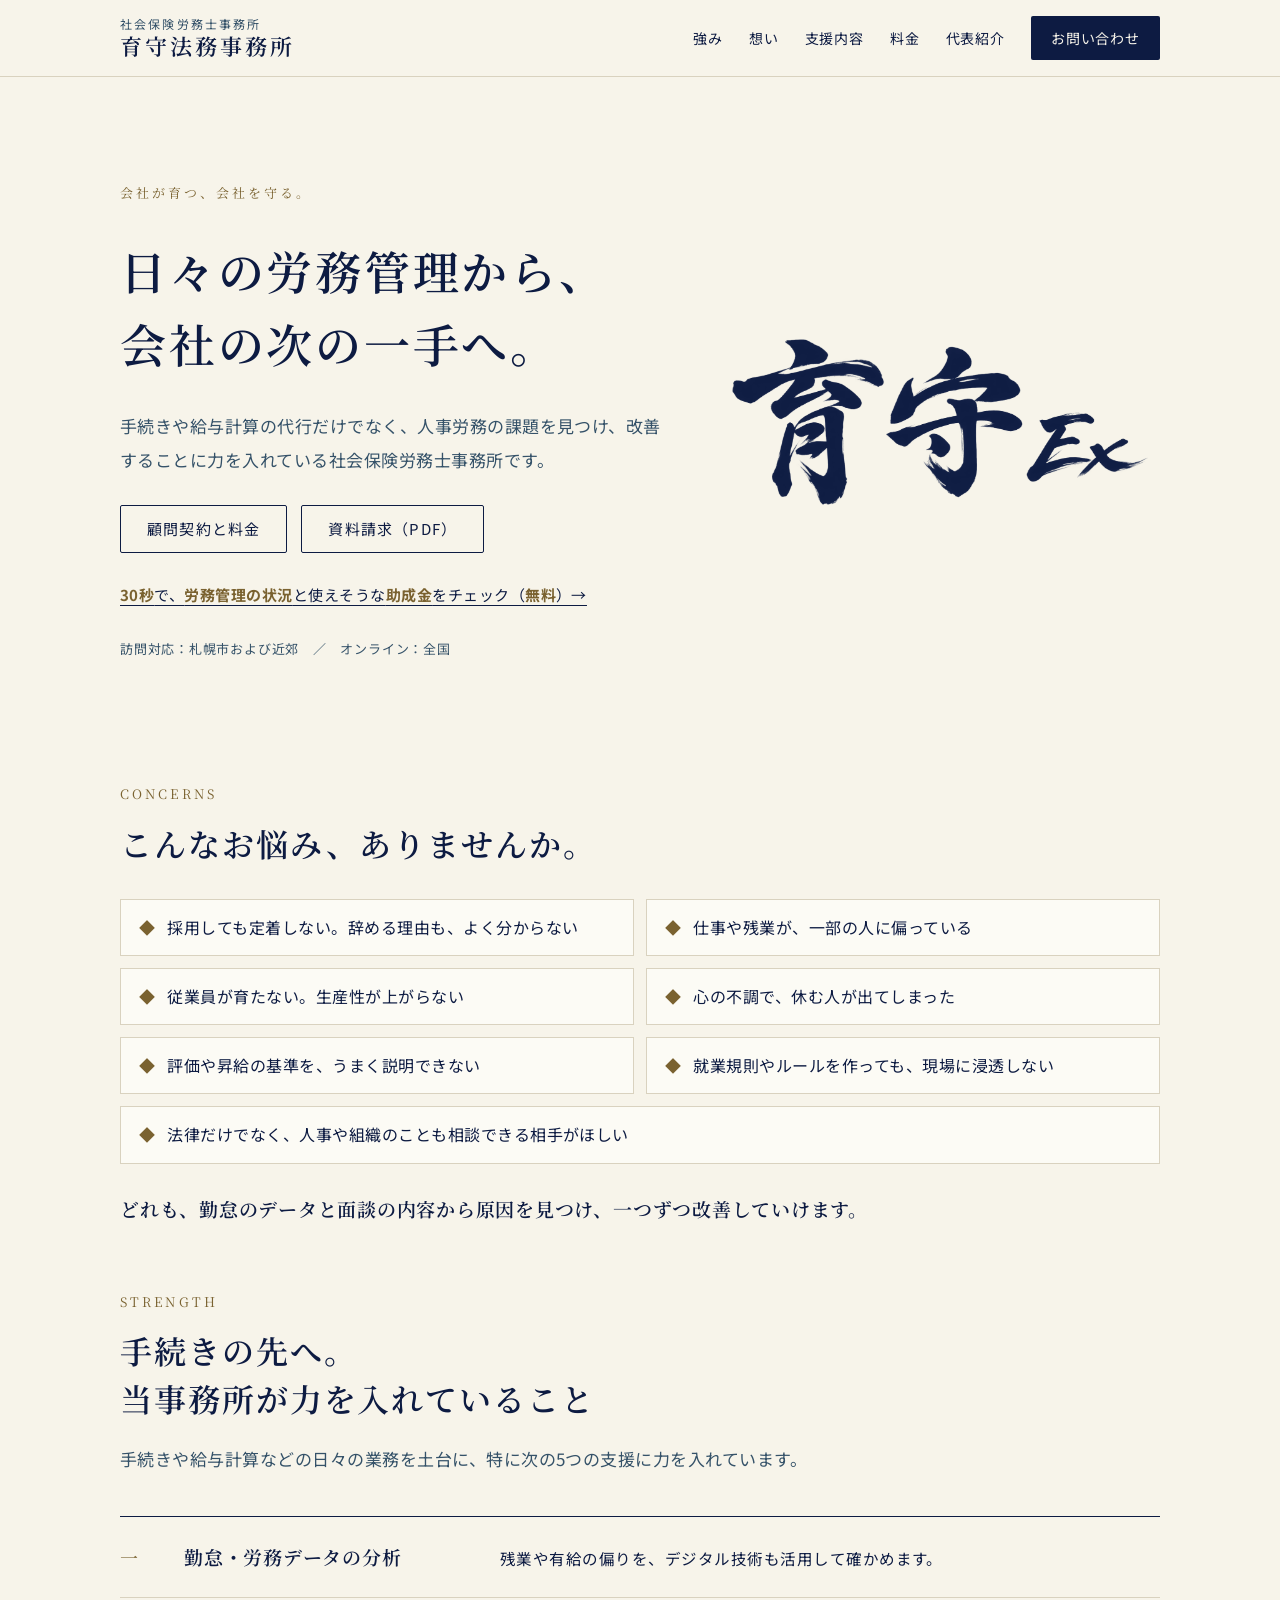
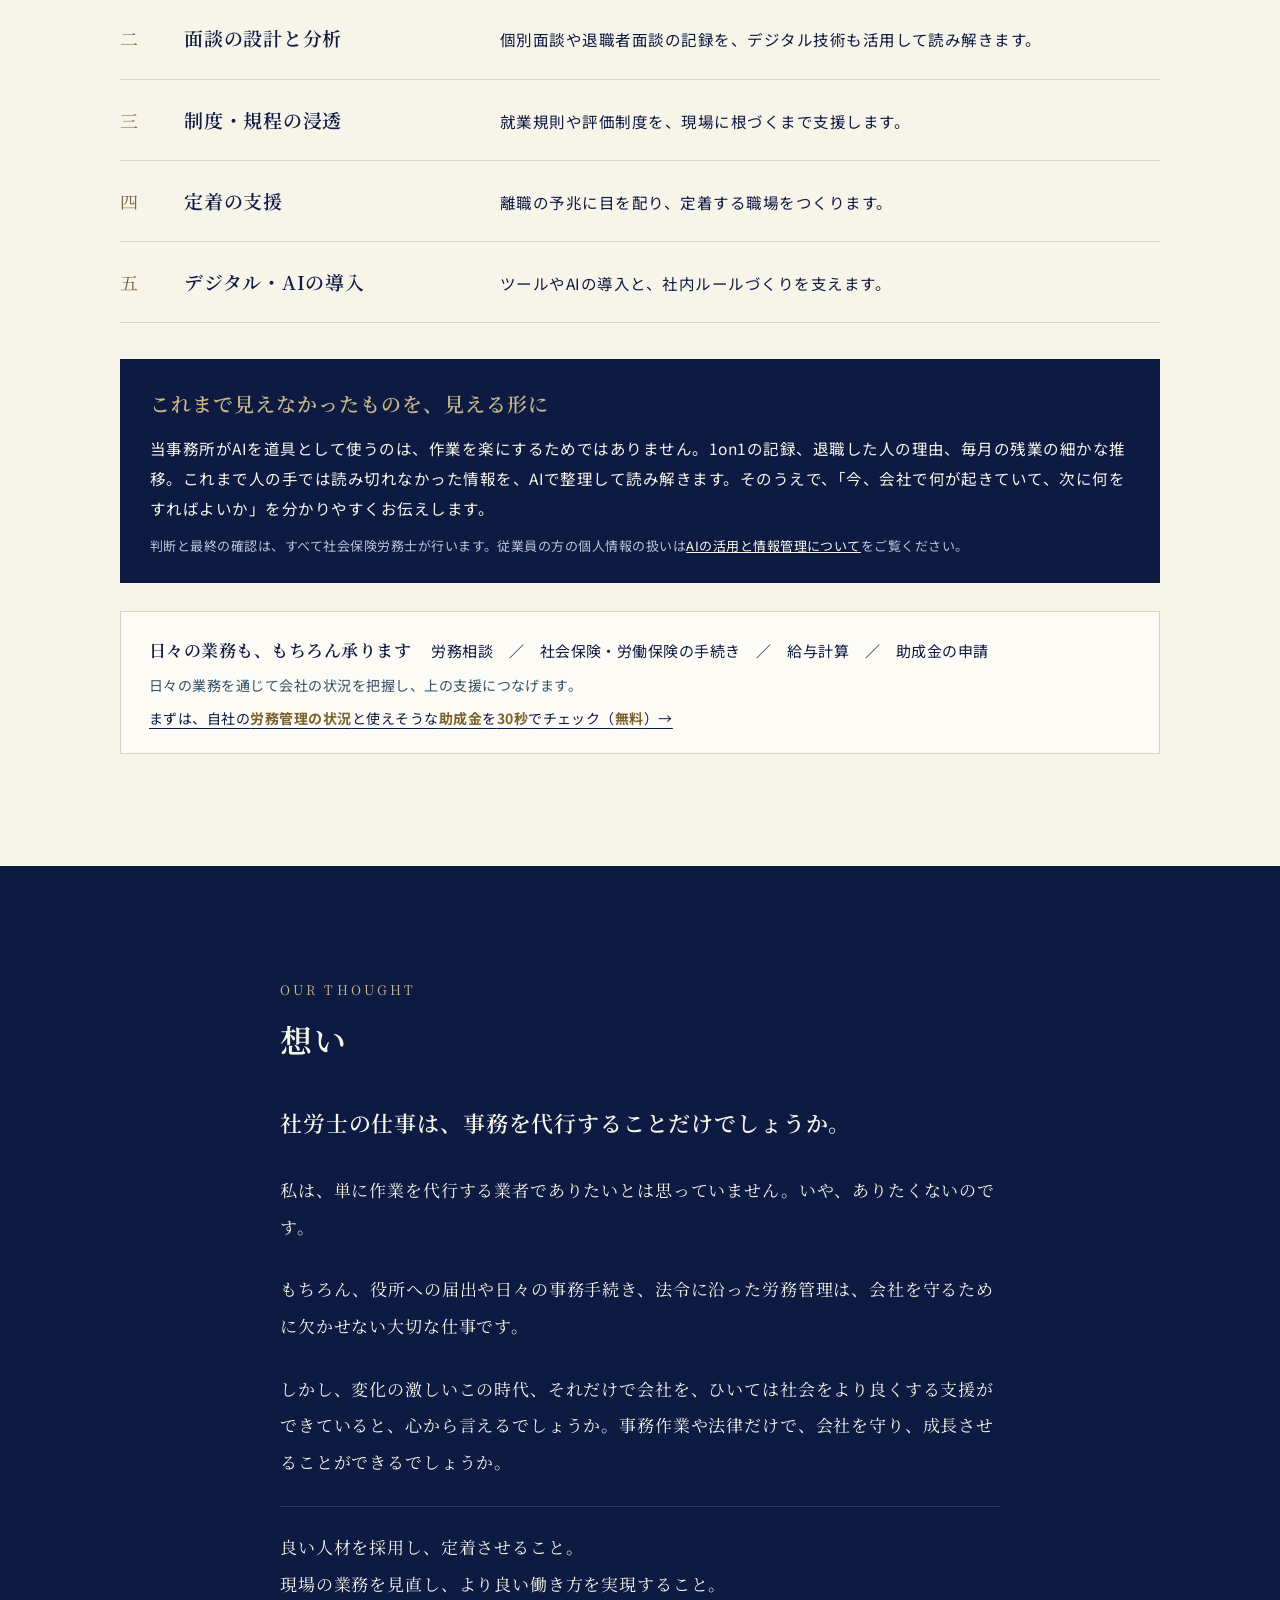
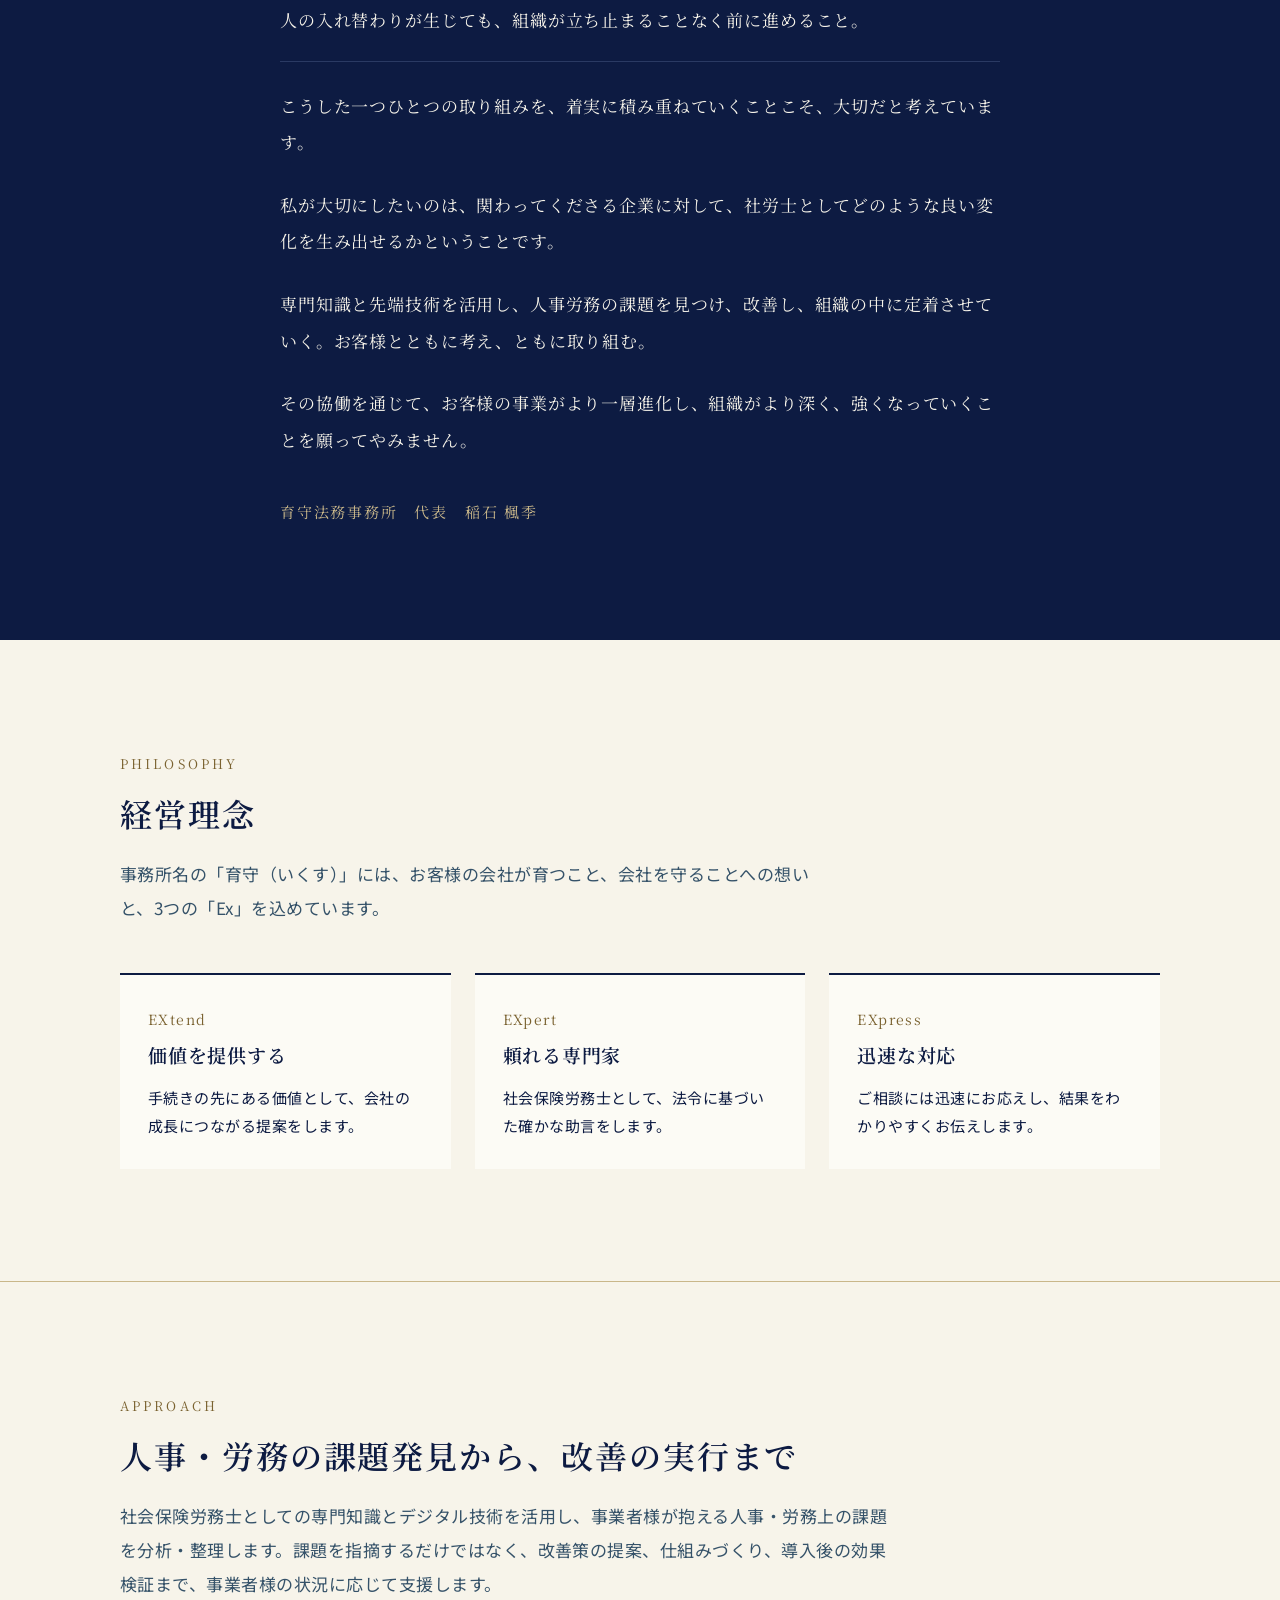
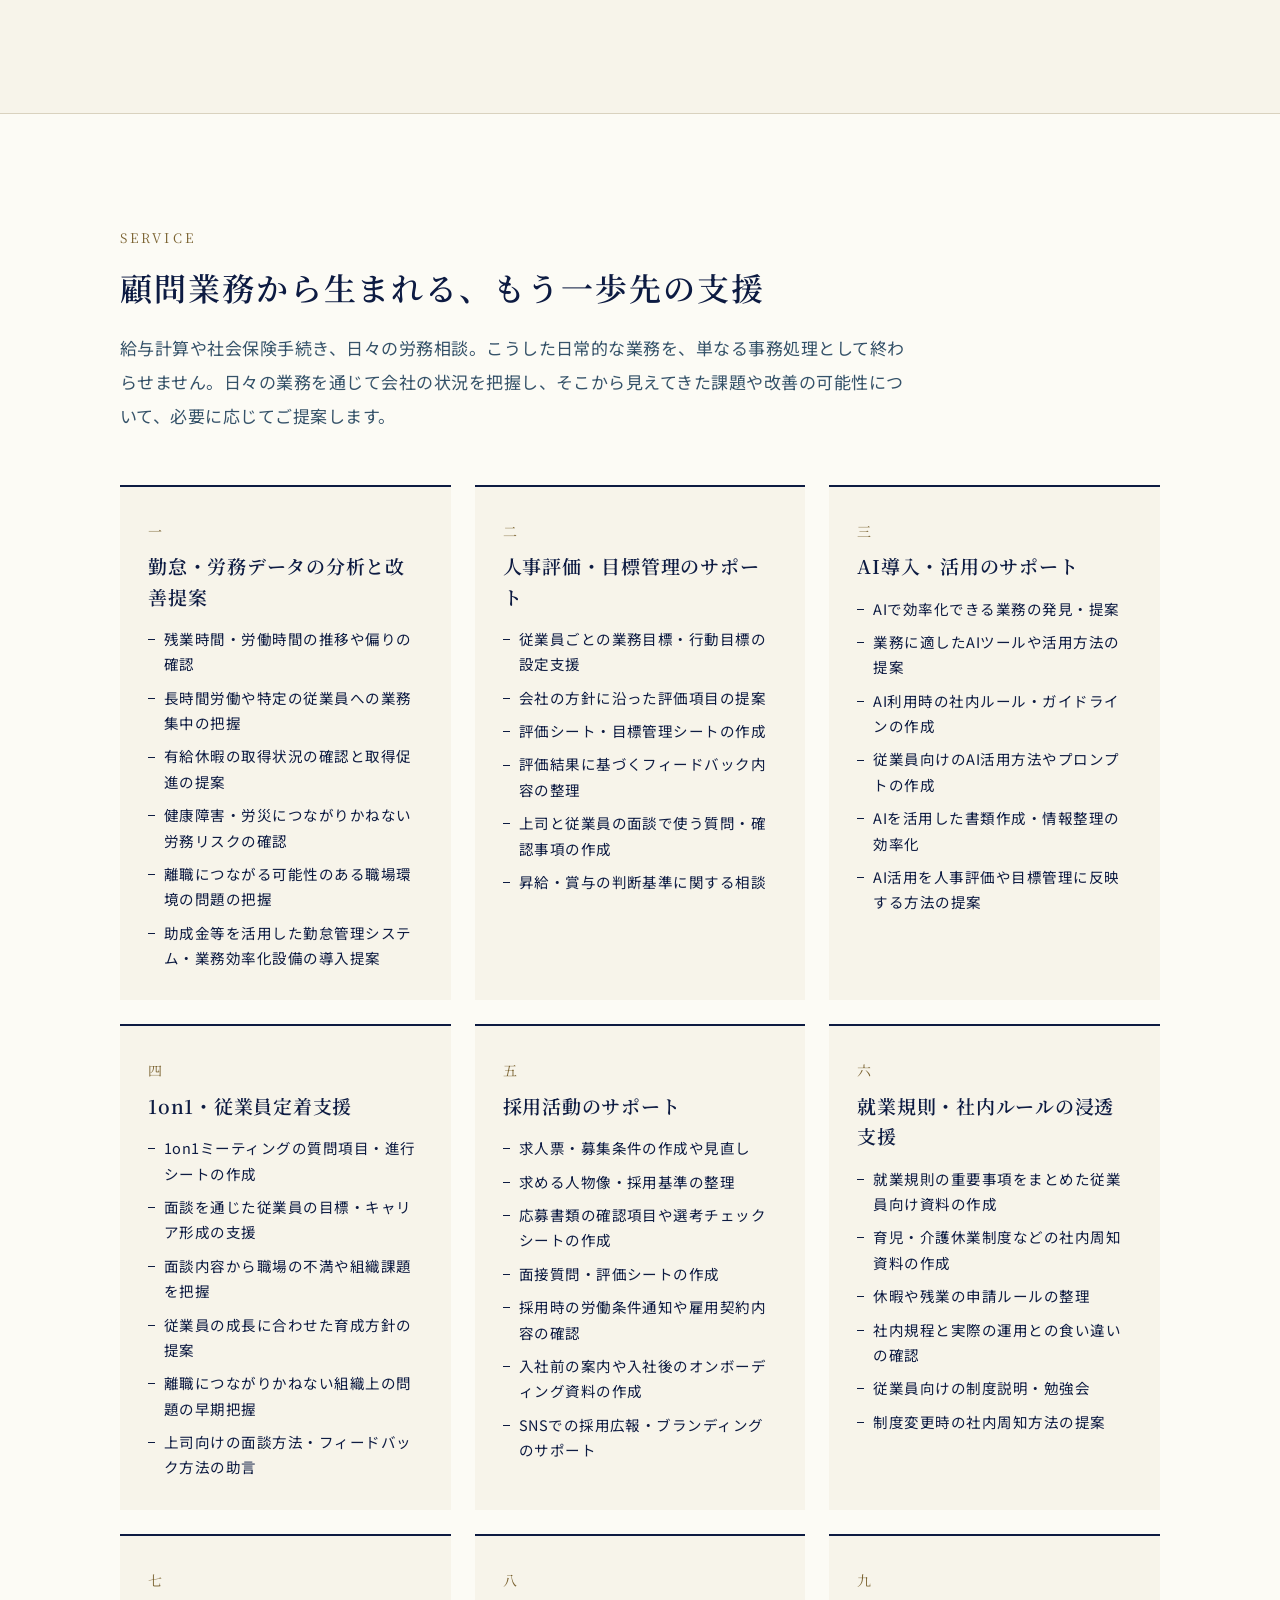
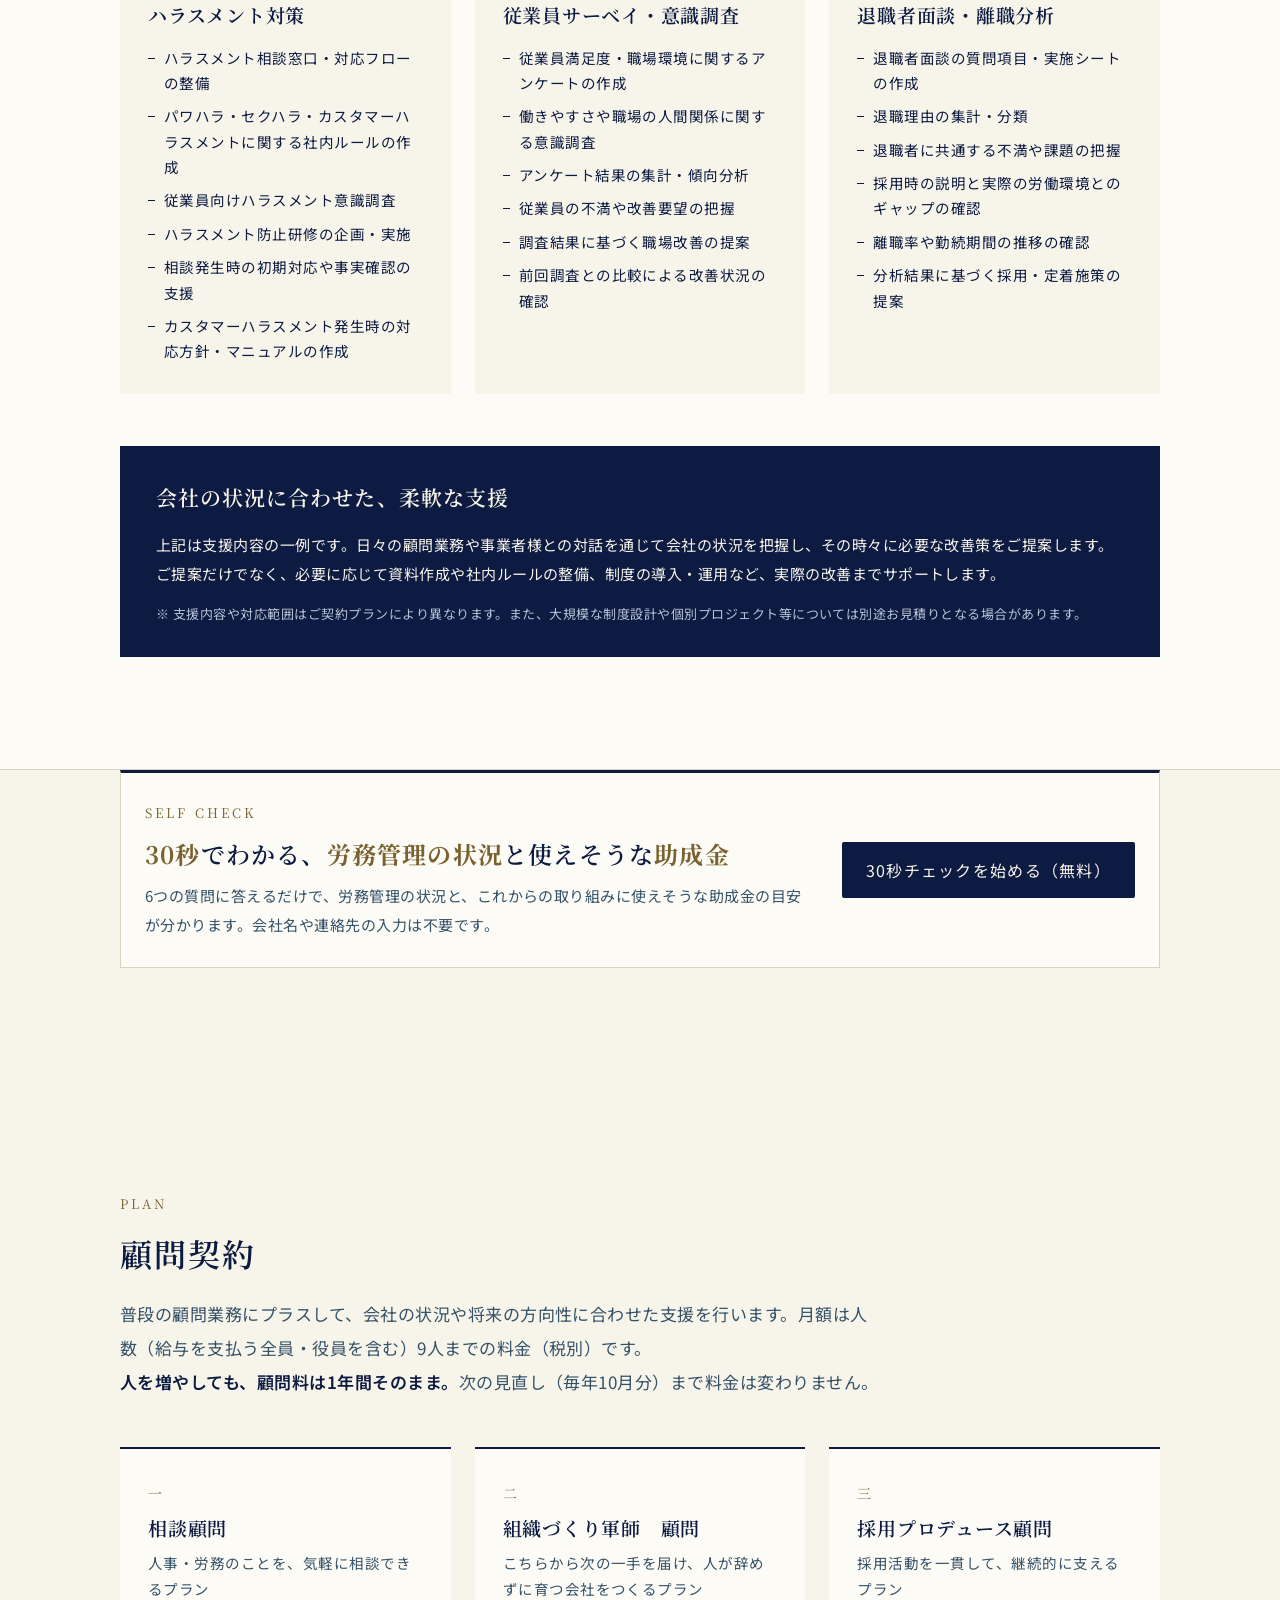
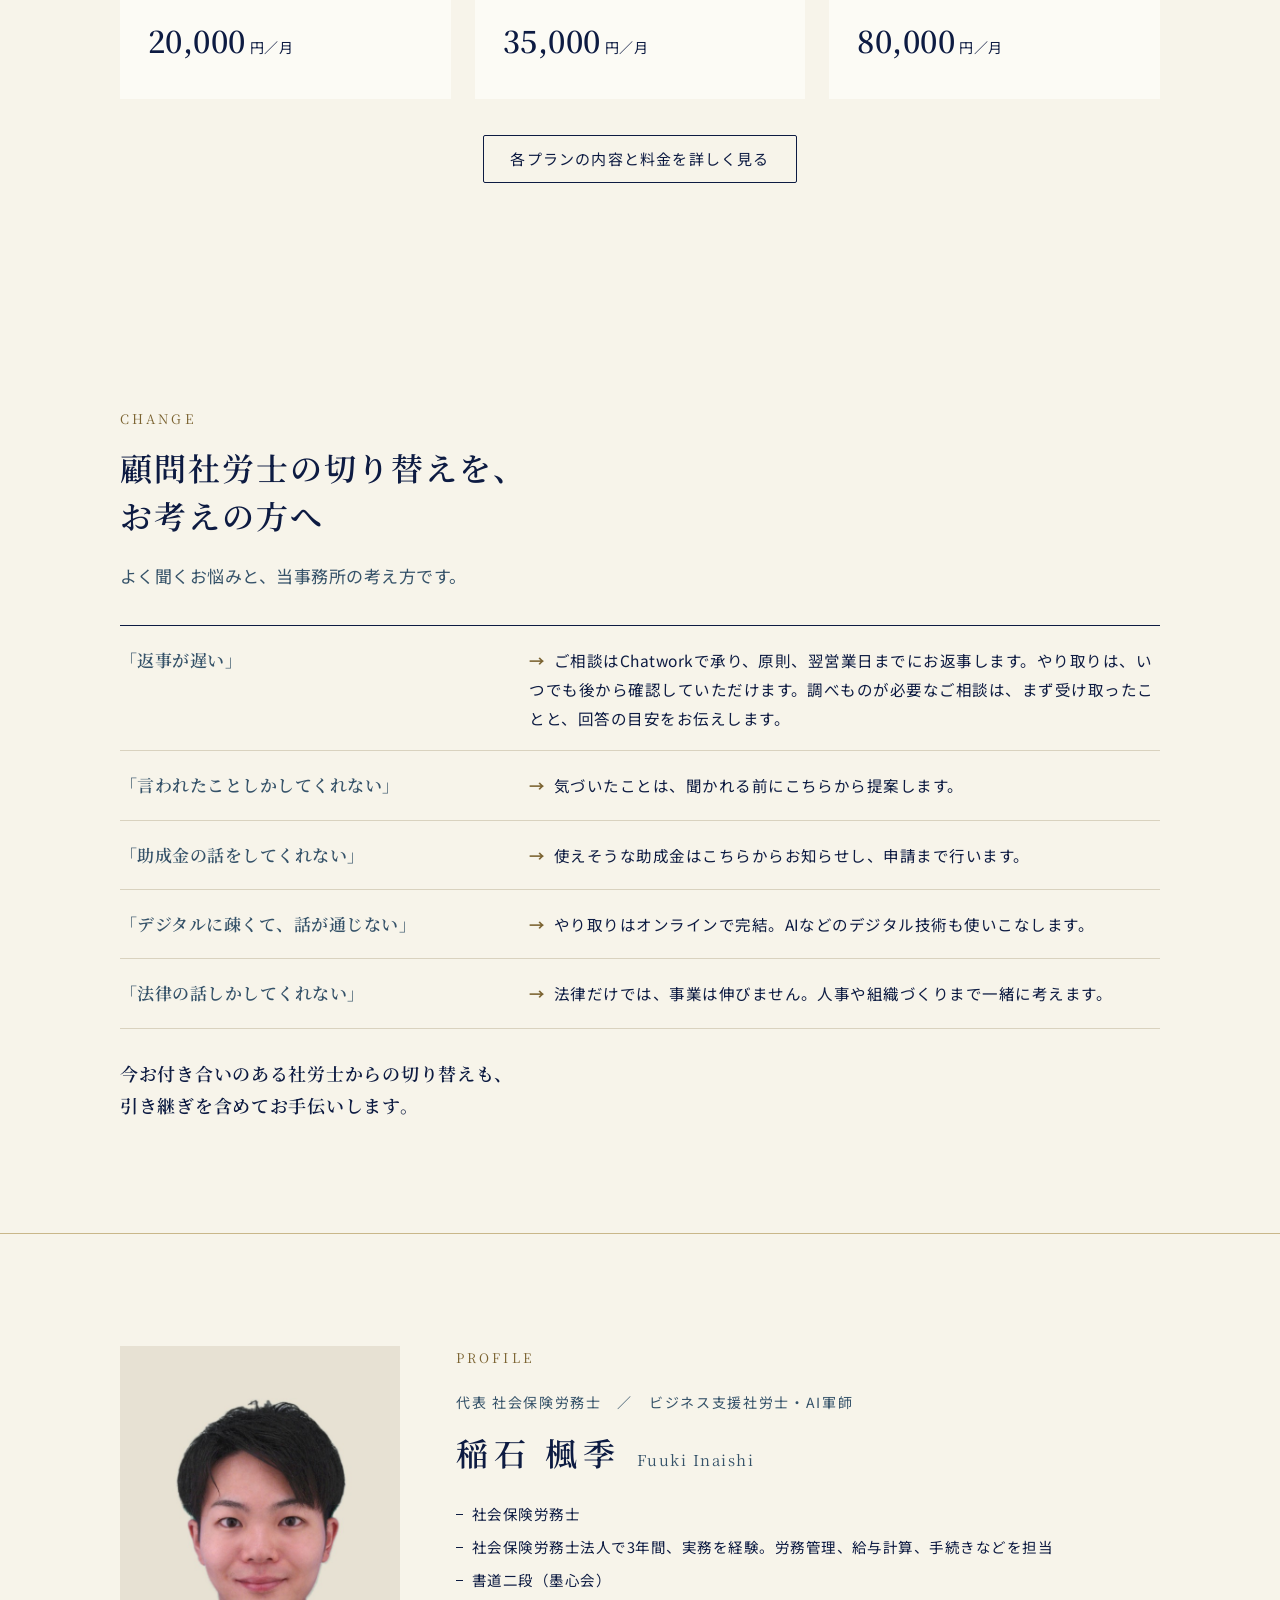
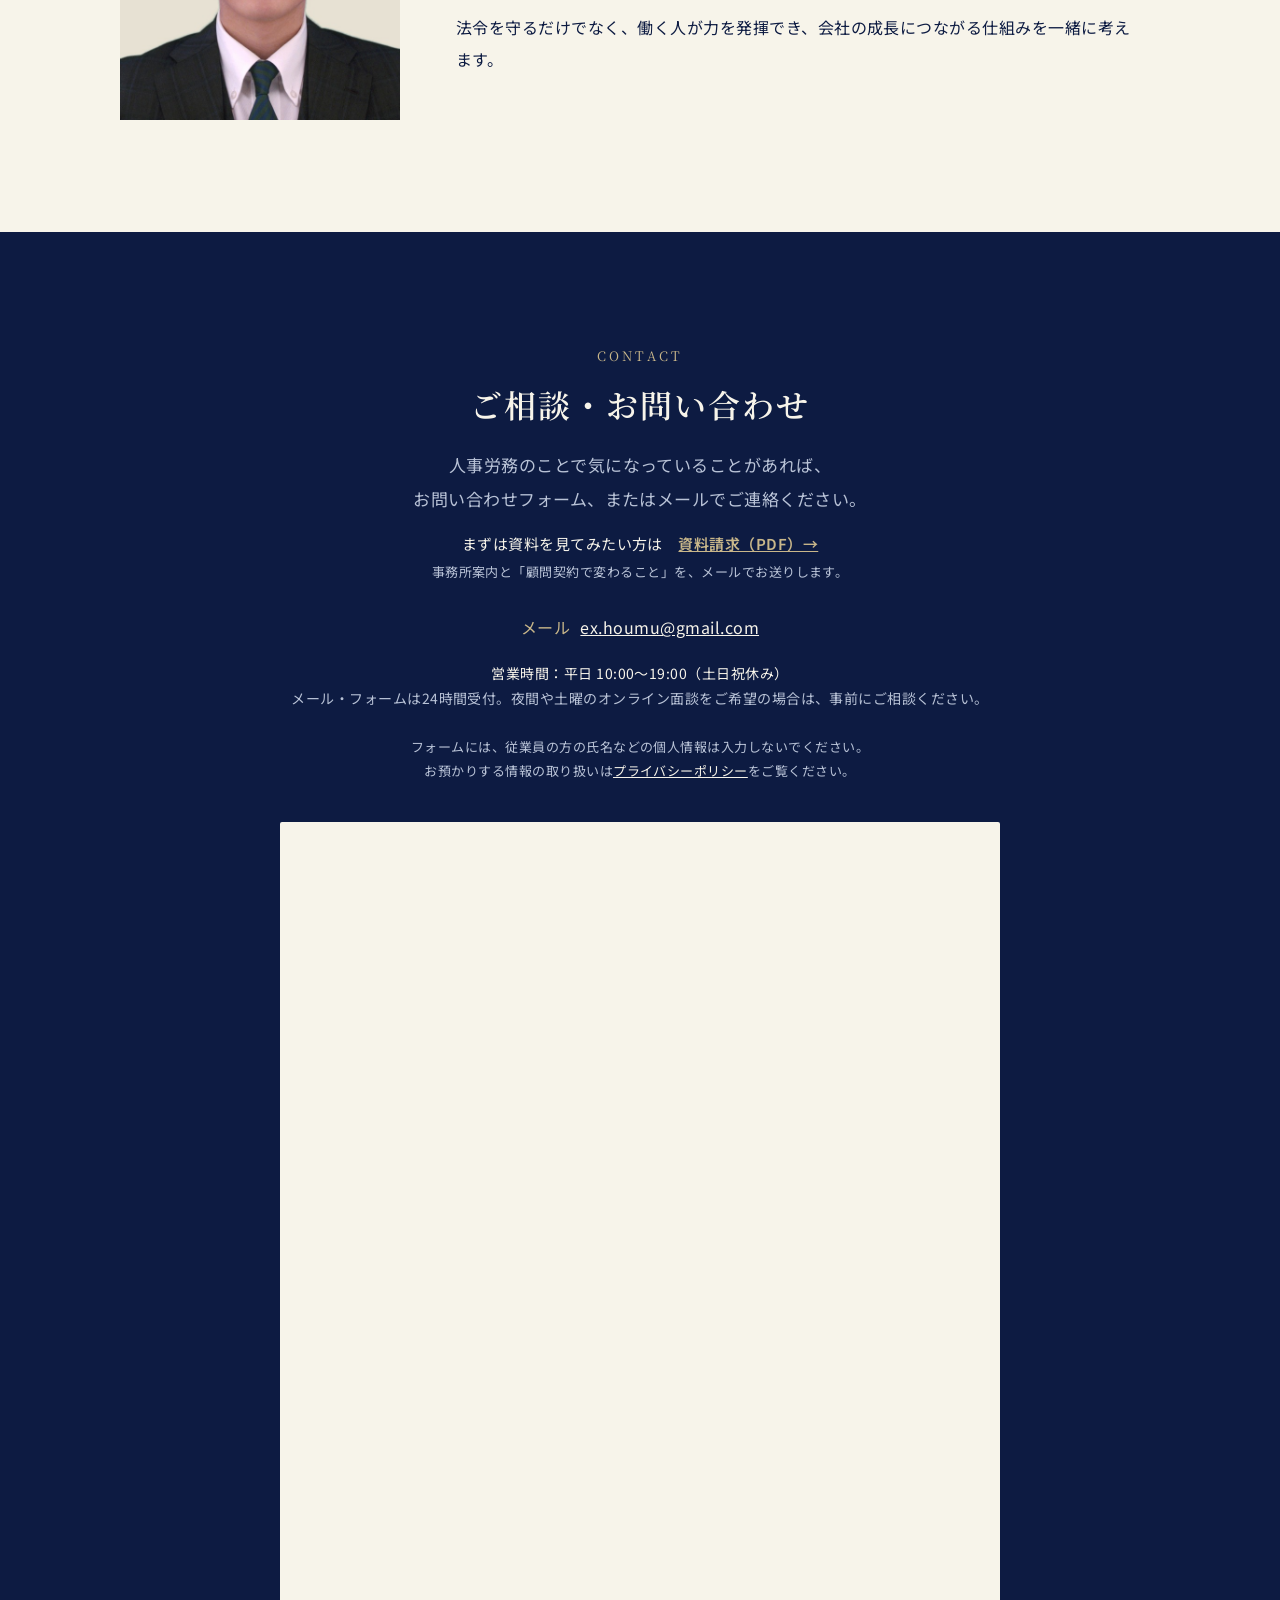
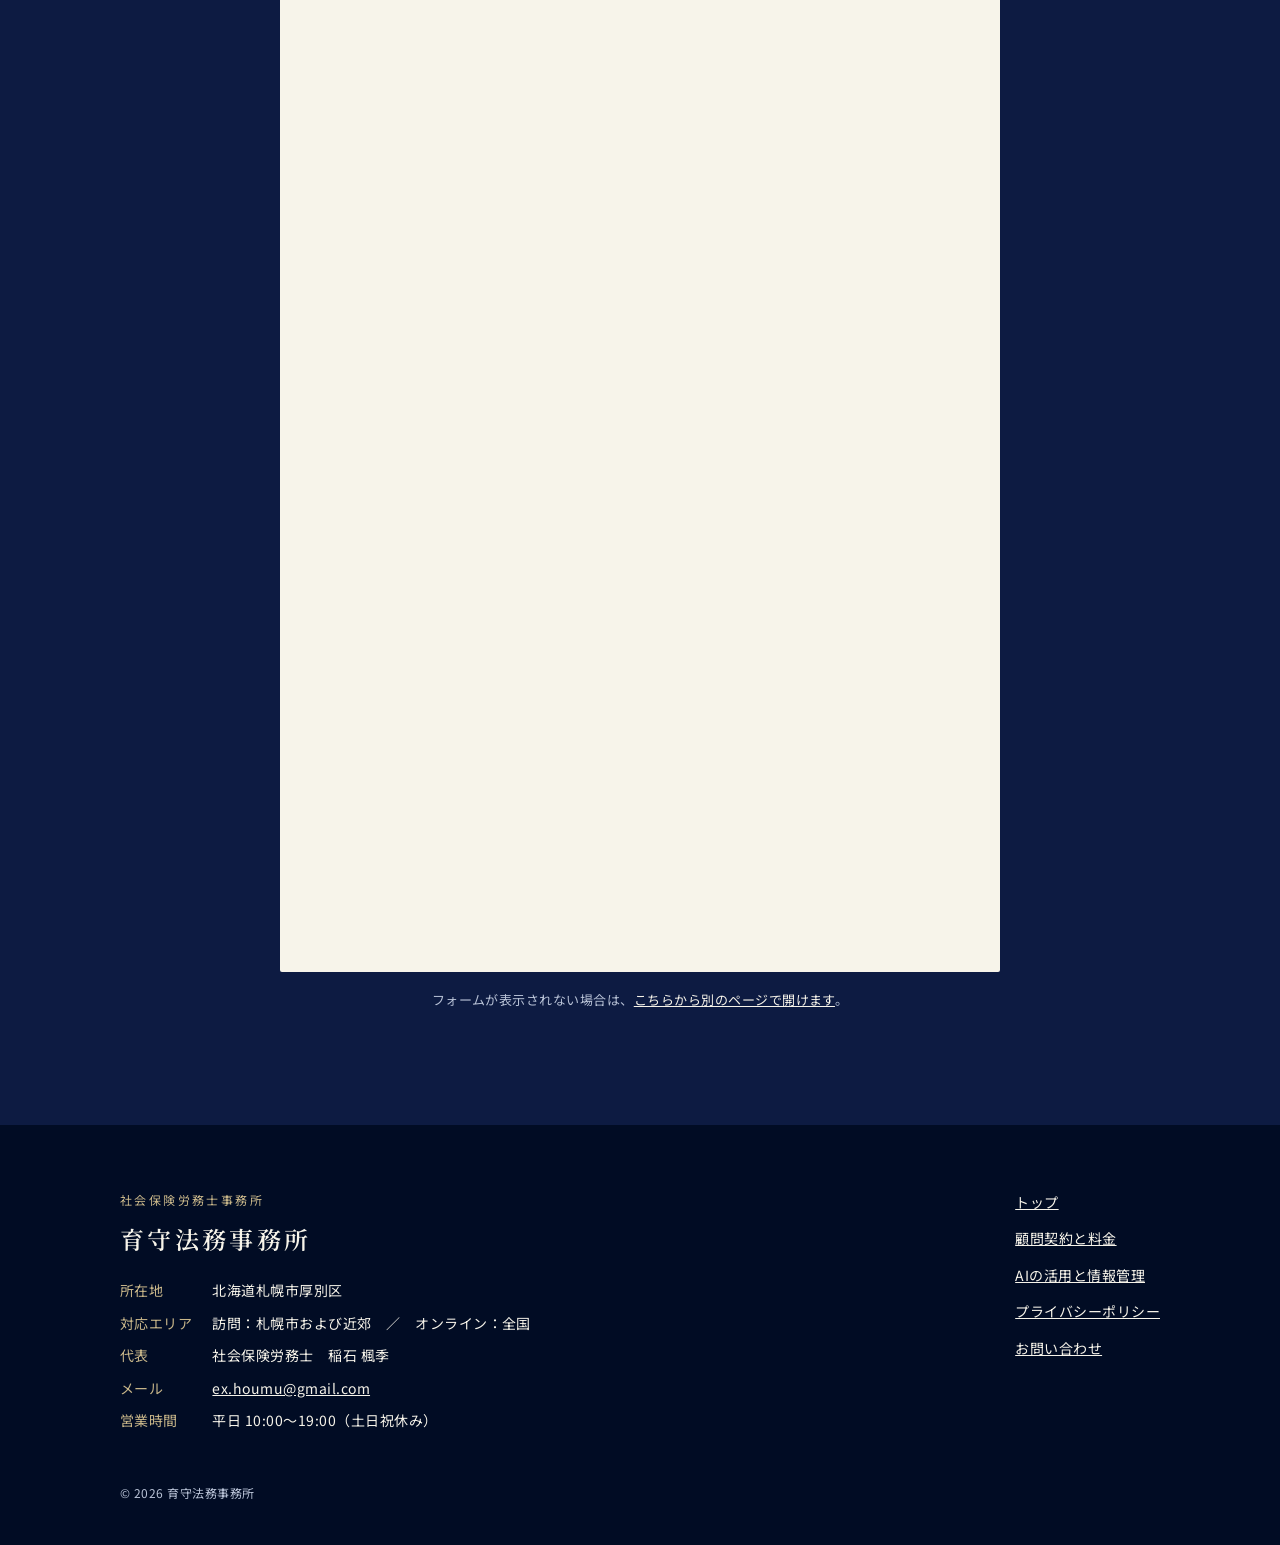
==== index.html @ 21c4e6e8 "Google Search Consoleの確認用タグを追加 Co-Authored-By: Claude Opus 5.5 <noreply@anthropic.com> Claude-Sessio" ====
<!doctype html>
<html lang="ja">
<head>
<meta charset="utf-8">
<meta name="google-site-verification" content="1Q8kNf5pAzmJHQecJIcSGoiNehBnjy7JvQlyKunHVck" />
<meta name="viewport" content="width=device-width, initial-scale=1">
<title>育守法務事務所｜社会保険労務士事務所（札幌）</title>
<meta name="description" content="札幌市厚別区の社会保険労務士事務所。手続きや給与計算の代行にとどまらず、勤怠データの分析、面談の設計、制度の浸透、定着の支援まで、人事労務の課題発見と改善を支援します。訪問は札幌市と近郊、オンラインは全国対応。">
<meta property="og:type" content="website">
<meta property="og:title" content="育守法務事務所｜社会保険労務士事務所（札幌）">
<meta property="og:description" content="日々の労務管理から、会社の次の一手へ。人事労務の課題を見つけ、改善する社会保険労務士事務所です。">
<meta property="og:url" content="https://exhoumu.github.io/">
<meta property="og:image" content="https://exhoumu.github.io/img/ogp.jpg">
<link rel="icon" type="image/png" href="img/favicon.png">
<link rel="apple-touch-icon" href="img/apple-touch-icon.png">
<link rel="preconnect" href="https://fonts.googleapis.com">
<link rel="preconnect" href="https://fonts.gstatic.com" crossorigin>
<link rel="stylesheet" href="https://fonts.googleapis.com/css2?family=Noto+Sans+JP:wght@400;500&amp;family=Noto+Serif+JP:wght@400;600&amp;display=swap">
<link rel="stylesheet" href="css/site.css">
</head>
<body>
<div class="ik">

  <header class="hd">
    <div class="wrap">
      <a class="logo" href="index.html"><small>社会保険労務士事務所</small><span>育守法務事務所</span></a>
      <nav class="nav" aria-label="メインメニュー">
        <a href="#strength">強み</a>
        <a href="#omoi">想い</a>
        <a href="#service">支援内容</a>
        <a href="price.html">料金</a>
        <a href="#profile">代表紹介</a>
        <a class="btn" href="#contact">お問い合わせ</a>
      </nav>
    </div>
  </header>

  <main>
  <section class="hero" style="padding: 104px 0 96px">
    <div class="wrap hero-grid" style="display: grid; grid-template-columns: 1.25fr 1fr; gap: 48px; align-items: center">
      <div style="display: flex; flex-direction: column; gap: 28px">
        <p class="eyebrow" style="margin: 0">会社が育つ、会社を守る。</p>
        <h1 class="serif" style="margin: 0; font-weight: 600; font-size: 46px; line-height: 1.6; letter-spacing: 0.06em">日々の労務管理から、<br>会社の次の一手へ。</h1>
        <p class="lead">手続きや給与計算の代行だけでなく、人事労務の課題を見つけ、改善することに力を入れている社会保険労務士事務所です。</p>
        <div style="display: flex; gap: 14px; flex-wrap: wrap">
          <a class="btn line" href="price.html">顧問契約と料金</a>
          <a class="btn line" href="https://docs.google.com/forms/d/e/1FAIpQLSfvN-a86iv_raDTc4XyR5IH_K8_LavKqXG-lcxIQ2-PPBE6tA/viewform" target="_blank" rel="noopener">資料請求（PDF）</a>
        </div>
        <a href="check.html" style="font-size: 15px; text-underline-offset: 4px"><span style="color: #7A6230; font-weight: 700">30秒</span>で、<span style="color: #7A6230; font-weight: 700">労務管理の状況</span>と使えそうな<span style="color: #7A6230; font-weight: 700">助成金</span>をチェック（<span style="color: #7A6230; font-weight: 700">無料</span>）→</a>
        <p style="margin: 0; font-size: 13px; color: #355269; letter-spacing: 0.06em">訪問対応：札幌市および近郊　／　オンライン：全国</p>
      </div>
      <div style="display: flex; justify-content: center">
        <img src="img/ikusu-ex.png" alt="育守 Ex" width="1346" height="545" style="width: 100%; max-width: 420px; height: auto; display: block">
      </div>
    </div>
  </section>

  <section id="nayami" class="sec" style="padding-top: 24px; padding-bottom: 40px">
    <div class="wrap">
      <p class="eyebrow">CONCERNS</p>
      <h2 class="h2">こんなお悩み、ありませんか。</h2>
      <ul style="list-style: none; margin: 32px 0 0; padding: 0; display: grid; grid-template-columns: repeat(auto-fit, minmax(min(380px, 100%), 1fr)); gap: 12px"><li style="display: flex; gap: 12px; align-items: baseline; padding: 14px 18px; background: #FCFBF5; border: 1px solid #D9D2BF; font-size: 16px; line-height: 1.7"><span style="color: #7A6230; flex: none">◆</span><span>採用しても定着しない。辞める理由も、よく分からない</span></li><li style="display: flex; gap: 12px; align-items: baseline; padding: 14px 18px; background: #FCFBF5; border: 1px solid #D9D2BF; font-size: 16px; line-height: 1.7"><span style="color: #7A6230; flex: none">◆</span><span>仕事や残業が、一部の人に偏っている</span></li><li style="display: flex; gap: 12px; align-items: baseline; padding: 14px 18px; background: #FCFBF5; border: 1px solid #D9D2BF; font-size: 16px; line-height: 1.7"><span style="color: #7A6230; flex: none">◆</span><span>従業員が育たない。生産性が上がらない</span></li><li style="display: flex; gap: 12px; align-items: baseline; padding: 14px 18px; background: #FCFBF5; border: 1px solid #D9D2BF; font-size: 16px; line-height: 1.7"><span style="color: #7A6230; flex: none">◆</span><span>心の不調で、休む人が出てしまった</span></li><li style="display: flex; gap: 12px; align-items: baseline; padding: 14px 18px; background: #FCFBF5; border: 1px solid #D9D2BF; font-size: 16px; line-height: 1.7"><span style="color: #7A6230; flex: none">◆</span><span>評価や昇給の基準を、うまく説明できない</span></li><li style="display: flex; gap: 12px; align-items: baseline; padding: 14px 18px; background: #FCFBF5; border: 1px solid #D9D2BF; font-size: 16px; line-height: 1.7"><span style="color: #7A6230; flex: none">◆</span><span>就業規則やルールを作っても、現場に浸透しない</span></li><li style="grid-column: 1 / -1; display: flex; gap: 12px; align-items: baseline; padding: 14px 18px; background: #FCFBF5; border: 1px solid #D9D2BF; font-size: 16px; line-height: 1.7"><span style="color: #7A6230; flex: none">◆</span><span>法律だけでなく、人事や組織のことも相談できる相手がほしい</span></li></ul>
      <p class="serif" style="margin: 28px 0 0; font-size: 19px; font-weight: 600; letter-spacing: 0.04em; line-height: 1.8">どれも、勤怠のデータと面談の内容から原因を見つけ、一つずつ改善していけます。</p>
    </div>
  </section>

  <section id="strength" class="sec" style="padding-top: 24px">
    <div class="wrap">
      <p class="eyebrow">STRENGTH</p>
      <h2 class="h2">手続きの先へ。<br>当事務所が力を入れていること</h2>
      <p class="lead" style="max-width: 780px">手続きや給与計算などの日々の業務を土台に、特に次の5つの支援に力を入れています。</p>
      <div style="margin-top: 40px; border-top: 1px solid #0D1B42">
        <div class="str-row"><span class="num">一</span><h3>勤怠・労務データの分析</h3><p>残業や有給の偏りを、デジタル技術も活用して確かめます。</p></div>
        <div class="str-row"><span class="num">二</span><h3>面談の設計と分析</h3><p>個別面談や退職者面談の記録を、デジタル技術も活用して読み解きます。</p></div>
        <div class="str-row"><span class="num">三</span><h3>制度・規程の浸透</h3><p>就業規則や評価制度を、現場に根づくまで支援します。</p></div>
        <div class="str-row"><span class="num">四</span><h3>定着の支援</h3><p>離職の予兆に目を配り、定着する職場をつくります。</p></div>
        <div class="str-row"><span class="num">五</span><h3>デジタル・AIの導入</h3><p>ツールやAIの導入と、社内ルールづくりを支えます。</p></div>
      </div>
      <div style="margin-top: 36px; padding: 26px 30px; background: #0D1B42; color: #F7F4EA; display: flex; flex-direction: column; gap: 10px">
        <p class="serif" style="margin: 0; font-weight: 600; font-size: 20px; letter-spacing: 0.05em; color: #C9B78A">これまで見えなかったものを、見える形に</p>
        <p style="margin: 0; font-size: 15.5px; line-height: 1.95">当事務所がAIを道具として使うのは、作業を楽にするためではありません。1on1の記録、退職した人の理由、毎月の残業の細かな推移。これまで人の手では読み切れなかった情報を、AIで整理して読み解きます。そのうえで、「今、会社で何が起きていて、次に何をすればよいか」を分かりやすくお伝えします。</p>
        <p style="margin: 0; font-size: 13px; line-height: 1.8; color: #B8C2D6">判断と最終の確認は、すべて社会保険労務士が行います。従業員の方の個人情報の扱いは<a href="policy.html#ai" style="color: #F7F4EA">AIの活用と情報管理について</a>をご覧ください。</p>
      </div>
      <div style="margin-top: 28px; padding: 22px 28px; background: #FCFBF5; border: 1px solid #D9D2BF; display: flex; flex-wrap: wrap; gap: 6px 20px; align-items: baseline">
        <span class="serif" style="font-weight: 600; font-size: 17px">日々の業務も、もちろん承ります</span>
        <span style="font-size: 15px">労務相談　／　社会保険・労働保険の手続き　／　給与計算　／　助成金の申請</span>
        <span style="font-size: 14px; color: #355269; flex-basis: 100%">日々の業務を通じて会社の状況を把握し、上の支援につなげます。</span>
        <a href="check.html" style="font-size: 14px; flex-basis: 100%; text-underline-offset: 4px">まずは、自社の<span style="color: #7A6230; font-weight: 700">労務管理の状況</span>と使えそうな<span style="color: #7A6230; font-weight: 700">助成金</span>を<span style="color: #7A6230; font-weight: 700">30秒</span>でチェック（<span style="color: #7A6230; font-weight: 700">無料</span>）→</a>
      </div>
    </div>
  </section>

  <section id="omoi" class="sec deep">
    <div class="wrap" style="max-width: 800px">
      <p class="eyebrow">OUR THOUGHT</p>
      <h2 class="h2">想い</h2>
      <div class="serif" style="display: flex; flex-direction: column; gap: 26px; font-size: 17px; line-height: 2.15; letter-spacing: 0.05em; margin-top: 36px">
        <p style="margin: 0; font-size: 22px; font-weight: 600">社労士の仕事は、事務を代行することだけでしょうか。</p>
        <p style="margin: 0">私は、単に作業を代行する業者でありたいとは思っていません。いや、ありたくないのです。</p>
        <p style="margin: 0">もちろん、役所への届出や日々の事務手続き、法令に沿った労務管理は、会社を守るために欠かせない大切な仕事です。</p>
        <p style="margin: 0">しかし、変化の激しいこの時代、それだけで会社を、ひいては社会をより良くする支援ができていると、心から言えるでしょうか。事務作業や法律だけで、会社を守り、成長させることができるでしょうか。</p>
        <p style="margin: 0; padding: 22px 0; border-top: 1px solid #2A3A63; border-bottom: 1px solid #2A3A63">良い人材を採用し、定着させること。<br>現場の業務を見直し、より良い働き方を実現すること。<br>人の入れ替わりが生じても、組織が立ち止まることなく前に進めること。</p>
        <p style="margin: 0">こうした一つひとつの取り組みを、着実に積み重ねていくことこそ、大切だと考えています。</p>
        <p style="margin: 0">私が大切にしたいのは、関わってくださる企業に対して、社労士としてどのような良い変化を生み出せるかということです。</p>
        <p style="margin: 0">専門知識と先端技術を活用し、人事労務の課題を見つけ、改善し、組織の中に定着させていく。お客様とともに考え、ともに取り組む。</p>
        <p style="margin: 0">その協働を通じて、お客様の事業がより一層進化し、組織がより深く、強くなっていくことを願ってやみません。</p>
        <p style="margin: 12px 0 0; font-size: 15px; color: #C9B78A; letter-spacing: 0.12em">育守法務事務所　代表　稲石 楓季</p>
      </div>
    </div>
  </section>

  <section class="sec">
    <div class="wrap">
      <p class="eyebrow">PHILOSOPHY</p>
      <h2 class="h2">経営理念</h2>
      <p class="lead" style="max-width: 720px">事務所名の「育守（いくす）」には、お客様の会社が育つこと、会社を守ることへの想いと、3つの「Ex」を込めています。</p>
      <div class="grid3" style="margin-top: 48px">
        <div class="card"><span class="num">EXtend</span><h3>価値を提供する</h3><p style="margin: 0; font-size: 15px; line-height: 1.85">手続きの先にある価値として、会社の成長につながる提案をします。</p></div>
        <div class="card"><span class="num">EXpert</span><h3>頼れる専門家</h3><p style="margin: 0; font-size: 15px; line-height: 1.85">社会保険労務士として、法令に基づいた確かな助言をします。</p></div>
        <div class="card"><span class="num">EXpress</span><h3>迅速な対応</h3><p style="margin: 0; font-size: 15px; line-height: 1.85">ご相談には迅速にお応えし、結果をわかりやすくお伝えします。</p></div>
      </div>
    </div>
  </section>

  <hr class="rule">

  <section class="sec">
    <div class="wrap">
      <p class="eyebrow">APPROACH</p>
      <h2 class="h2">人事・労務の課題発見から、改善の実行まで</h2>
      <p class="lead" style="max-width: 780px">社会保険労務士としての専門知識とデジタル技術を活用し、事業者様が抱える人事・労務上の課題を分析・整理します。課題を指摘するだけではなく、改善策の提案、仕組みづくり、導入後の効果検証まで、事業者様の状況に応じて支援します。</p>
    </div>
  </section>

  <section id="service" class="sec" style="background: #FCFBF5; border-top: 1px solid #D9D2BF; border-bottom: 1px solid #D9D2BF">
    <div class="wrap">
      <p class="eyebrow">SERVICE</p>
      <h2 class="h2">顧問業務から生まれる、もう一歩先の支援</h2>
      <p class="lead" style="max-width: 800px">給与計算や社会保険手続き、日々の労務相談。こうした日常的な業務を、単なる事務処理として終わらせません。日々の業務を通じて会社の状況を把握し、そこから見えてきた課題や改善の可能性について、必要に応じてご提案します。</p>
      <div class="grid3" style="margin-top: 52px">
        <div class="card" style="background: #F7F4EA"><span class="num">一</span><h3>勤怠・労務データの分析と改善提案</h3>
          <ul class="list"><li>残業時間・労働時間の推移や偏りの確認</li><li>長時間労働や特定の従業員への業務集中の把握</li><li>有給休暇の取得状況の確認と取得促進の提案</li><li>健康障害・労災につながりかねない労務リスクの確認</li><li>離職につながる可能性のある職場環境の問題の把握</li><li>助成金等を活用した勤怠管理システム・業務効率化設備の導入提案</li></ul></div>
        <div class="card" style="background: #F7F4EA"><span class="num">二</span><h3>人事評価・目標管理のサポート</h3>
          <ul class="list"><li>従業員ごとの業務目標・行動目標の設定支援</li><li>会社の方針に沿った評価項目の提案</li><li>評価シート・目標管理シートの作成</li><li>評価結果に基づくフィードバック内容の整理</li><li>上司と従業員の面談で使う質問・確認事項の作成</li><li>昇給・賞与の判断基準に関する相談</li></ul></div>
        <div class="card" style="background: #F7F4EA"><span class="num">三</span><h3>AI導入・活用のサポート</h3>
          <ul class="list"><li>AIで効率化できる業務の発見・提案</li><li>業務に適したAIツールや活用方法の提案</li><li>AI利用時の社内ルール・ガイドラインの作成</li><li>従業員向けのAI活用方法やプロンプトの作成</li><li>AIを活用した書類作成・情報整理の効率化</li><li>AI活用を人事評価や目標管理に反映する方法の提案</li></ul></div>
        <div class="card" style="background: #F7F4EA"><span class="num">四</span><h3>1on1・従業員定着支援</h3>
          <ul class="list"><li>1on1ミーティングの質問項目・進行シートの作成</li><li>面談を通じた従業員の目標・キャリア形成の支援</li><li>面談内容から職場の不満や組織課題を把握</li><li>従業員の成長に合わせた育成方針の提案</li><li>離職につながりかねない組織上の問題の早期把握</li><li>上司向けの面談方法・フィードバック方法の助言</li></ul></div>
        <div class="card" style="background: #F7F4EA"><span class="num">五</span><h3>採用活動のサポート</h3>
          <ul class="list"><li>求人票・募集条件の作成や見直し</li><li>求める人物像・採用基準の整理</li><li>応募書類の確認項目や選考チェックシートの作成</li><li>面接質問・評価シートの作成</li><li>採用時の労働条件通知や雇用契約内容の確認</li><li>入社前の案内や入社後のオンボーディング資料の作成</li><li>SNSでの採用広報・ブランディングのサポート</li></ul></div>
        <div class="card" style="background: #F7F4EA"><span class="num">六</span><h3>就業規則・社内ルールの浸透支援</h3>
          <ul class="list"><li>就業規則の重要事項をまとめた従業員向け資料の作成</li><li>育児・介護休業制度などの社内周知資料の作成</li><li>休暇や残業の申請ルールの整理</li><li>社内規程と実際の運用との食い違いの確認</li><li>従業員向けの制度説明・勉強会</li><li>制度変更時の社内周知方法の提案</li></ul></div>
        <div class="card" style="background: #F7F4EA"><span class="num">七</span><h3>ハラスメント対策</h3>
          <ul class="list"><li>ハラスメント相談窓口・対応フローの整備</li><li>パワハラ・セクハラ・カスタマーハラスメントに関する社内ルールの作成</li><li>従業員向けハラスメント意識調査</li><li>ハラスメント防止研修の企画・実施</li><li>相談発生時の初期対応や事実確認の支援</li><li>カスタマーハラスメント発生時の対応方針・マニュアルの作成</li></ul></div>
        <div class="card" style="background: #F7F4EA"><span class="num">八</span><h3>従業員サーベイ・意識調査</h3>
          <ul class="list"><li>従業員満足度・職場環境に関するアンケートの作成</li><li>働きやすさや職場の人間関係に関する意識調査</li><li>アンケート結果の集計・傾向分析</li><li>従業員の不満や改善要望の把握</li><li>調査結果に基づく職場改善の提案</li><li>前回調査との比較による改善状況の確認</li></ul></div>
        <div class="card" style="background: #F7F4EA"><span class="num">九</span><h3>退職者面談・離職分析</h3>
          <ul class="list"><li>退職者面談の質問項目・実施シートの作成</li><li>退職理由の集計・分類</li><li>退職者に共通する不満や課題の把握</li><li>採用時の説明と実際の労働環境とのギャップの確認</li><li>離職率や勤続期間の推移の確認</li><li>分析結果に基づく採用・定着施策の提案</li></ul></div>
      </div>
      <div style="margin-top: 52px; padding: 32px 36px; background: #0D1B42; color: #F7F4EA">
        <h3 class="serif" style="margin: 0 0 12px; font-weight: 600; font-size: 21px; letter-spacing: 0.05em">会社の状況に合わせた、柔軟な支援</h3>
        <p style="margin: 0; font-size: 15px; line-height: 1.95">上記は支援内容の一例です。日々の顧問業務や事業者様との対話を通じて会社の状況を把握し、その時々に必要な改善策をご提案します。ご提案だけでなく、必要に応じて資料作成や社内ルールの整備、制度の導入・運用など、実際の改善までサポートします。</p>
        <p style="margin: 14px 0 0; font-size: 13px; line-height: 1.8; color: #B8C2D6">※ 支援内容や対応範囲はご契約プランにより異なります。また、大規模な制度設計や個別プロジェクト等については別途お見積りとなる場合があります。</p>
      </div>
    </div>
  </section>

  <section class="sec" style="padding-top: 0">
    <div class="wrap">
      <div style="border: 1px solid #D9D2BF; border-top: 3px solid #0D1B42; background: #FCFBF5; padding: 28px 24px; display: flex; flex-wrap: wrap; gap: 20px 40px; align-items: center; justify-content: space-between">
        <div style="flex: 1 1 420px; display: flex; flex-direction: column; gap: 10px">
          <p class="eyebrow" style="margin: 0">SELF CHECK</p>
          <h2 class="serif" style="margin: 0; font-weight: 600; font-size: 24px; line-height: 1.5; letter-spacing: 0.05em"><span style="color: #7A6230; font-weight: 700">30秒</span>でわかる、<span style="color: #7A6230; font-weight: 700">労務管理の状況</span>と使えそうな<span style="color: #7A6230; font-weight: 700">助成金</span></h2>
          <p style="margin: 0; font-size: 15px; line-height: 1.9; color: #355269">6つの質問に答えるだけで、労務管理の状況と、これからの取り組みに使えそうな助成金の目安が分かります。会社名や連絡先の入力は不要です。</p>
        </div>
        <a class="btn" href="check.html" style="min-height: 56px; padding: 0 24px; font-size: 16px">30秒チェックを始める（無料）</a>
      </div>
    </div>
  </section>

  <section class="sec">
    <div class="wrap">
      <p class="eyebrow">PLAN</p>
      <h2 class="h2">顧問契約</h2>
      <p class="lead" style="max-width: 760px">普段の顧問業務にプラスして、会社の状況や将来の方向性に合わせた支援を行います。月額は人数（給与を支払う全員・役員を含む）9人までの料金（税別）です。<br><strong style="font-weight: 600; color: #0D1B42">人を増やしても、顧問料は1年間そのまま。</strong>次の見直し（毎年10月分）まで料金は変わりません。</p>
      <div class="grid3" style="margin-top: 48px">
        <div class="card"><span class="num">一</span><h3 style="margin-bottom: 6px">相談顧問</h3><p style="margin: 0; font-size: 14.5px; line-height: 1.8; color: #355269">人事・労務のことを、気軽に相談できるプラン</p><p class="price">20,000<small>円／月</small></p></div>
        <div class="card"><span class="num">二</span><h3 style="margin-bottom: 6px">組織づくり軍師　顧問</h3><p style="margin: 0; font-size: 14.5px; line-height: 1.8; color: #355269">こちらから次の一手を届け、人が辞めずに育つ会社をつくるプラン</p><p class="price">35,000<small>円／月</small></p></div>
        <div class="card"><span class="num">三</span><h3 style="margin-bottom: 6px">採用プロデュース顧問</h3><p style="margin: 0; font-size: 14.5px; line-height: 1.8; color: #355269">採用活動を一貫して、継続的に支えるプラン</p><p class="price">80,000<small>円／月</small></p></div>
      </div>
      <div style="margin-top: 36px; display: flex; justify-content: center">
        <a class="btn line" href="price.html">各プランの内容と料金を詳しく見る</a>
      </div>
    </div>
  </section>

  <section id="switch" class="sec">
    <div class="wrap">
      <p class="eyebrow">CHANGE</p>
      <h2 class="h2">顧問社労士の切り替えを、<br>お考えの方へ</h2>
      <p class="lead" style="max-width: 780px">よく聞くお悩みと、当事務所の考え方です。</p>
      <div style="margin-top: 32px; border-top: 1px solid #0D1B42">
        <div style="display: flex; flex-wrap: wrap; gap: 4px 24px; align-items: baseline; padding: 18px 0; border-bottom: 1px solid #D9D2BF"><span class="serif" style="flex: 1 1 260px; font-weight: 600; font-size: 17px; color: #355269">「返事が遅い」</span><span style="flex: 2 1 380px; font-size: 15.5px; line-height: 1.85"><span style="color: #7A6230; font-weight: 700; margin-right: 8px">→</span>ご相談はChatworkで承り、原則、翌営業日までにお返事します。やり取りは、いつでも後から確認していただけます。調べものが必要なご相談は、まず受け取ったことと、回答の目安をお伝えします。</span></div>
        <div style="display: flex; flex-wrap: wrap; gap: 4px 24px; align-items: baseline; padding: 18px 0; border-bottom: 1px solid #D9D2BF"><span class="serif" style="flex: 1 1 260px; font-weight: 600; font-size: 17px; color: #355269">「言われたことしかしてくれない」</span><span style="flex: 2 1 380px; font-size: 15.5px; line-height: 1.85"><span style="color: #7A6230; font-weight: 700; margin-right: 8px">→</span>気づいたことは、聞かれる前にこちらから提案します。</span></div>
        <div style="display: flex; flex-wrap: wrap; gap: 4px 24px; align-items: baseline; padding: 18px 0; border-bottom: 1px solid #D9D2BF"><span class="serif" style="flex: 1 1 260px; font-weight: 600; font-size: 17px; color: #355269">「助成金の話をしてくれない」</span><span style="flex: 2 1 380px; font-size: 15.5px; line-height: 1.85"><span style="color: #7A6230; font-weight: 700; margin-right: 8px">→</span>使えそうな助成金はこちらからお知らせし、申請まで行います。</span></div>
        <div style="display: flex; flex-wrap: wrap; gap: 4px 24px; align-items: baseline; padding: 18px 0; border-bottom: 1px solid #D9D2BF"><span class="serif" style="flex: 1 1 260px; font-weight: 600; font-size: 17px; color: #355269">「デジタルに疎くて、話が通じない」</span><span style="flex: 2 1 380px; font-size: 15.5px; line-height: 1.85"><span style="color: #7A6230; font-weight: 700; margin-right: 8px">→</span>やり取りはオンラインで完結。AIなどのデジタル技術も使いこなします。</span></div>
        <div style="display: flex; flex-wrap: wrap; gap: 4px 24px; align-items: baseline; padding: 18px 0; border-bottom: 1px solid #D9D2BF"><span class="serif" style="flex: 1 1 260px; font-weight: 600; font-size: 17px; color: #355269">「法律の話しかしてくれない」</span><span style="flex: 2 1 380px; font-size: 15.5px; line-height: 1.85"><span style="color: #7A6230; font-weight: 700; margin-right: 8px">→</span>法律だけでは、事業は伸びません。人事や組織づくりまで一緒に考えます。</span></div>
      </div>
      <p class="serif" style="margin: 28px 0 0; font-weight: 600; font-size: 18px; line-height: 1.8; letter-spacing: 0.04em">今お付き合いのある社労士からの切り替えも、<br class="pc-only">引き継ぎを含めてお手伝いします。</p>
    </div>
  </section>

  <hr class="rule">

  <section id="profile" class="sec">
    <div class="wrap prof" style="display: grid; grid-template-columns: 280px 1fr; gap: 56px; align-items: start">
      <img src="img/inaishi.jpg" alt="代表 稲石 楓季" width="600" height="800" style="width: 100%; max-width: 280px; height: auto; aspect-ratio: 3 / 4; object-fit: cover; object-position: 50% 30%; display: block">
      <div style="display: flex; flex-direction: column; gap: 18px">
        <p class="eyebrow" style="margin: 0">PROFILE</p>
        <div>
          <p style="margin: 0; font-size: 14px; letter-spacing: 0.12em; color: #355269"><span style="display: inline-block">代表 社会保険労務士　／</span>　<span style="display: inline-block">ビジネス支援社労士・AI軍師</span></p>
          <p class="serif" style="margin: 6px 0 0; font-weight: 600; font-size: 32px; letter-spacing: 0.18em">稲石 楓季<span style="font-weight: 400; font-size: 15px; letter-spacing: 0.1em; color: #355269; margin-left: 16px">Fuuki Inaishi</span></p>
        </div>
        <ul class="list" style="max-width: 640px">
          <li>社会保険労務士</li>
          <li>社会保険労務士法人で3年間、実務を経験。労務管理、給与計算、手続きなどを担当</li>
          <li>書道二段（墨心会）</li>
        </ul>
        <p style="margin: 0; font-size: 16px; line-height: 2; max-width: 680px">法令を守るだけでなく、働く人が力を発揮でき、会社の成長につながる仕組みを一緒に考えます。</p>
      </div>
    </div>
  </section>

  <section id="contact" class="sec deep">
    <div class="wrap" style="max-width: 800px">
      <div style="text-align: center">
        <p class="eyebrow">CONTACT</p>
        <h2 class="h2">ご相談・お問い合わせ</h2>
        <p class="lead">人事労務のことで気になっていることがあれば、<br class="pc-only">お問い合わせフォーム、またはメールでご連絡ください。</p>
        <p style="margin: 14px 0 0; font-size: 15px; line-height: 1.8">まずは資料を見てみたい方は　<a href="https://docs.google.com/forms/d/e/1FAIpQLSfvN-a86iv_raDTc4XyR5IH_K8_LavKqXG-lcxIQ2-PPBE6tA/viewform" target="_blank" rel="noopener" style="color: #C9B78A; font-weight: 600">資料請求（PDF）→</a><br><span style="font-size: 13px; color: #B8C2D6">事務所案内と「顧問契約で変わること」を、メールでお送りします。</span></p>
        <div style="margin-top: 28px; display: flex; justify-content: center; gap: 12px 40px; flex-wrap: wrap; font-size: 16px">
          <span><span style="color: #C9B78A; margin-right: 10px">メール</span><a href="mailto:ex.houmu@gmail.com" style="color: #F7F4EA">ex.houmu@gmail.com</a></span>
        </div>
        <p style="margin: 18px 0 0; font-size: 14px; line-height: 1.8; color: #F7F4EA">営業時間：平日 10:00〜19:00（土日祝休み）<br><span style="color: #B8C2D6">メール・フォームは24時間受付。夜間や土曜のオンライン面談をご希望の場合は、事前にご相談ください。</span></p>
        <p style="margin: 24px 0 0; font-size: 13px; line-height: 1.8; color: #B8C2D6">フォームには、従業員の方の氏名などの個人情報は入力しないでください。<br>お預かりする情報の取り扱いは<a href="policy.html" style="color: #F7F4EA">プライバシーポリシー</a>をご覧ください。</p>
      </div>
      <div class="form-box">
        <iframe src="https://docs.google.com/forms/d/e/1FAIpQLScL5SvfhChUnfJKygrNnXuP_KBU9Hcldvt1UHSblvse-y-Cog/viewform?embedded=true" title="お問い合わせフォーム" loading="lazy">読み込んでいます…</iframe>
      </div>
      <p style="margin: 16px 0 0; text-align: center; font-size: 13px; color: #B8C2D6">フォームが表示されない場合は、<a href="https://forms.gle/78fGoMcFUPBJHqTA6" target="_blank" rel="noopener" style="color: #F7F4EA">こちらから別のページで開けます</a>。</p>
    </div>
  </section>
  </main>

  <footer class="ft">
    <div class="wrap">
      <div class="cols">
        <div>
          <p style="margin: 0; font-size: 12px; letter-spacing: 0.2em; color: #C9B78A">社会保険労務士事務所</p>
          <p class="serif" style="margin: 4px 0 0; font-weight: 600; font-size: 24px; letter-spacing: 0.14em">育守法務事務所</p>
          <dl>
            <dt>所在地</dt><dd>北海道札幌市厚別区</dd>
            <dt>対応エリア</dt><dd>訪問：札幌市および近郊　／　オンライン：全国</dd>
            <dt>代表</dt><dd>社会保険労務士　稲石 楓季</dd>
            <dt>メール</dt><dd><a href="mailto:ex.houmu@gmail.com">ex.houmu@gmail.com</a></dd>
            <dt>営業時間</dt><dd>平日 10:00〜19:00（土日祝休み）</dd>
          </dl>
        </div>
        <nav aria-label="フッターメニュー">
          <a href="index.html">トップ</a>
          <a href="price.html">顧問契約と料金</a>
          <a href="policy.html#ai">AIの活用と情報管理</a>
          <a href="policy.html">プライバシーポリシー</a>
          <a href="#contact">お問い合わせ</a>
        </nav>
      </div>
      <p style="margin: 48px 0 0; font-size: 12px; color: #B8C2D6">© 2026 育守法務事務所</p>
    </div>
  </footer>
</div>
</body>
</html>
---- css/site.css ----
/* 育守法務事務所 Webサイト 共通スタイル */
html{scroll-behavior:smooth;scroll-padding-top:90px}
body{margin:0;background:#F7F4EA}
a{color:#0D1B42}a:hover{color:#355269}
img{max-width:100%}
.ik{font-family:'Noto Sans JP',sans-serif;color:#0D1B42;background:#F7F4EA;font-size:16px;line-height:1.9;letter-spacing:0.03em}
.ik *{box-sizing:border-box}
.wrap{max-width:1120px;margin:0 auto;padding:0 40px}
.wrap.narrow{max-width:860px}
.serif{font-family:'Noto Serif JP',serif}

/* ヘッダー */
.hd{position:sticky;top:0;z-index:5;background:rgba(247,244,234,0.96);border-bottom:1px solid #D9D2BF}
.hd .wrap{display:flex;justify-content:space-between;align-items:center;gap:24px;min-height:76px;flex-wrap:wrap}
.logo{display:flex;flex-direction:column;text-decoration:none;line-height:1.3}
.logo small{font-size:12px;letter-spacing:0.18em;color:#355269}
.logo span{font-family:'Noto Serif JP',serif;font-weight:600;font-size:22px;letter-spacing:0.14em;color:#0D1B42}
.nav{display:flex;gap:26px;align-items:center;flex-wrap:wrap;font-size:14px}
.nav a{text-decoration:none;letter-spacing:0.06em}

/* ボタン */
.btn{display:inline-flex;align-items:center;justify-content:center;min-height:48px;padding:0 26px;background:#0D1B42;color:#F7F4EA !important;text-decoration:none;font-size:15px;letter-spacing:0.08em;border-radius:2px}
.btn:hover{background:#16264F}
.btn.line{background:transparent;color:#0D1B42 !important;border:1px solid #0D1B42}
.btn.line:hover{background:#FCFBF5}
.btn.light{background:#F7F4EA;color:#0D1B42 !important}
.btn.light:hover{background:#FCFBF5}
.nav .btn{min-height:44px;padding:0 20px;font-size:14px}

/* 見出し・本文 */
.sec{padding:112px 0}
.eyebrow{font-family:'Noto Serif JP',serif;font-size:13px;letter-spacing:0.24em;color:#7A6230;margin:0 0 12px}
.h1{font-family:'Noto Serif JP',serif;font-weight:600;font-size:30px;letter-spacing:0.06em;margin:0 0 28px;line-height:1.5}
.h2{font-family:'Noto Serif JP',serif;font-weight:600;font-size:32px;line-height:1.5;letter-spacing:0.06em;margin:0 0 20px}
.h3{font-family:'Noto Serif JP',serif;font-weight:600;font-size:20px;letter-spacing:0.05em;margin:0 0 14px}
.lead{font-size:17px;line-height:2;color:#355269;margin:0}
.nt{margin:0;font-size:13px;line-height:1.75;color:#355269}
.rule{border:0;border-top:1px solid #C9B78A;margin:0}
.deep{background:#0D1B42;color:#F7F4EA}
.deep .eyebrow{color:#C9B78A}
.deep .lead{color:#B8C2D6}

/* カード・リスト */
.grid3{display:grid;grid-template-columns:repeat(3,1fr);gap:24px}
.card{background:#FCFBF5;border-top:2px solid #0D1B42;padding:28px 28px 30px}
.card h3{font-family:'Noto Serif JP',serif;font-weight:600;font-size:19px;margin:6px 0 14px;letter-spacing:0.04em;line-height:1.6}
.num{font-family:'Noto Serif JP',serif;font-size:14px;color:#7A6230;letter-spacing:0.1em}
.list{margin:0;padding:0;list-style:none;display:flex;flex-direction:column;gap:8px}
.list li{font-size:14.5px;line-height:1.75;padding-left:16px;position:relative}
.list li::before{content:"";position:absolute;left:0;top:0.9em;width:7px;height:1px;background:#0D1B42}
.price{font-family:'Noto Serif JP',serif;font-weight:600;font-size:30px;margin:10px 0 0}
.price small{font-family:'Noto Sans JP',sans-serif;font-weight:400;font-size:14px;margin-left:4px}

/* 強み */
.str-row{display:grid;grid-template-columns:48px 300px 1fr;gap:16px;align-items:baseline;padding:22px 0;border-bottom:1px solid #D9D2BF}
.str-row .num{font-size:18px}
.str-row h3{font-family:'Noto Serif JP',serif;font-weight:600;font-size:19px;margin:0;letter-spacing:0.04em}
.str-row p{margin:0;font-size:15.5px;line-height:1.85}

/* お問い合わせフォーム */
.form-box{margin-top:40px;background:#F7F4EA;border-radius:2px;overflow:hidden}
.form-box iframe{display:block;width:100%;height:1750px;border:0}

/* 料金ページ */
.page-sub .sec{padding:88px 0}
.page-sub .h2{font-size:28px;margin-bottom:18px}
.page-sub .card{padding:28px 26px 30px;display:flex;flex-direction:column;gap:14px}
.page-sub .card h3{font-size:20px;margin:0}
.page-sub .price{margin:0}
.tbl{width:100%;border-collapse:collapse;font-size:15px}
.tbl th,.tbl td{border-bottom:1px solid #D9D2BF;padding:12px 14px;text-align:left;vertical-align:top}
.tbl td.r{text-align:right;white-space:nowrap;font-variant-numeric:tabular-nums}
.tbl thead th{background:#0D1B42;color:#F7F4EA;font-family:'Noto Serif JP',serif;font-weight:600}
.scroll{overflow-x:auto}
.two{display:grid;grid-template-columns:1fr 1fr;gap:48px}
.basis{background:#0D1B42;color:#F7F4EA;padding:26px 32px;display:grid;grid-template-columns:120px 1fr;gap:10px 20px;font-size:15px;line-height:1.85}
.basis .lbl{font-family:'Noto Serif JP',serif;font-weight:600;color:#C9B78A}
.cond{counter-reset:c;margin:0;padding:0;list-style:none;display:flex;flex-direction:column;border-top:1px solid #D9D2BF}
.cond li{padding:20px 0 20px 52px;border-bottom:1px solid #D9D2BF;position:relative}
.cond li::before{counter-increment:c;content:counter(c);position:absolute;left:0;top:18px;font-family:'Noto Serif JP',serif;font-size:22px;color:#7A6230}
.cond h4{font-family:'Noto Serif JP',serif;font-weight:600;font-size:17px;margin:0 0 6px}
.cond p{margin:0;font-size:15px;line-height:1.85}

/* ポリシーページ */
.doc p{margin:0 0 18px}
.doc h3{font-family:'Noto Serif JP',serif;font-weight:600;font-size:18px;margin:36px 0 10px;padding-top:20px;border-top:1px solid #D9D2BF}
.doc ul{margin:0 0 18px;padding-left:1.4em}
.doc li{margin-bottom:4px}

/* フッター */
.ft{background:#010C24;color:#F7F4EA;padding:64px 0 40px;font-size:14px}
.ft a{color:#F7F4EA}
.ft .cols{display:flex;justify-content:space-between;gap:40px;flex-wrap:wrap}
.ft dl{display:grid;grid-template-columns:auto 1fr;gap:6px 20px;margin:16px 0 0}
.ft dt{color:#C9B78A}
.ft dd{margin:0}
.ft nav{display:flex;flex-direction:column;gap:10px}

/* スマートフォン */
@media (max-width:860px){
.wrap{padding:0 22px}
.sec,.page-sub .sec{padding:68px 0}
.h2,.page-sub .h2{font-size:22px}
.hd{position:relative}
.hd .wrap{min-height:0;padding-top:12px;padding-bottom:12px;gap:10px}
.h1{font-size:24px}
.grid3,.two{grid-template-columns:1fr}
.hero-grid{grid-template-columns:1fr !important}
.hero h1{font-size:30px !important}
.hero{padding:56px 0 48px !important}
.nav{gap:12px 16px;font-size:13px}
.prof{grid-template-columns:1fr !important}
.str-row{grid-template-columns:32px 1fr;gap:6px 12px}
.str-row p{grid-column:2}
.basis{grid-template-columns:1fr;gap:4px;padding:22px}
.basis .lbl{margin-top:10px}
.form-box iframe{height:1900px}
.pc-only{display:none}
}
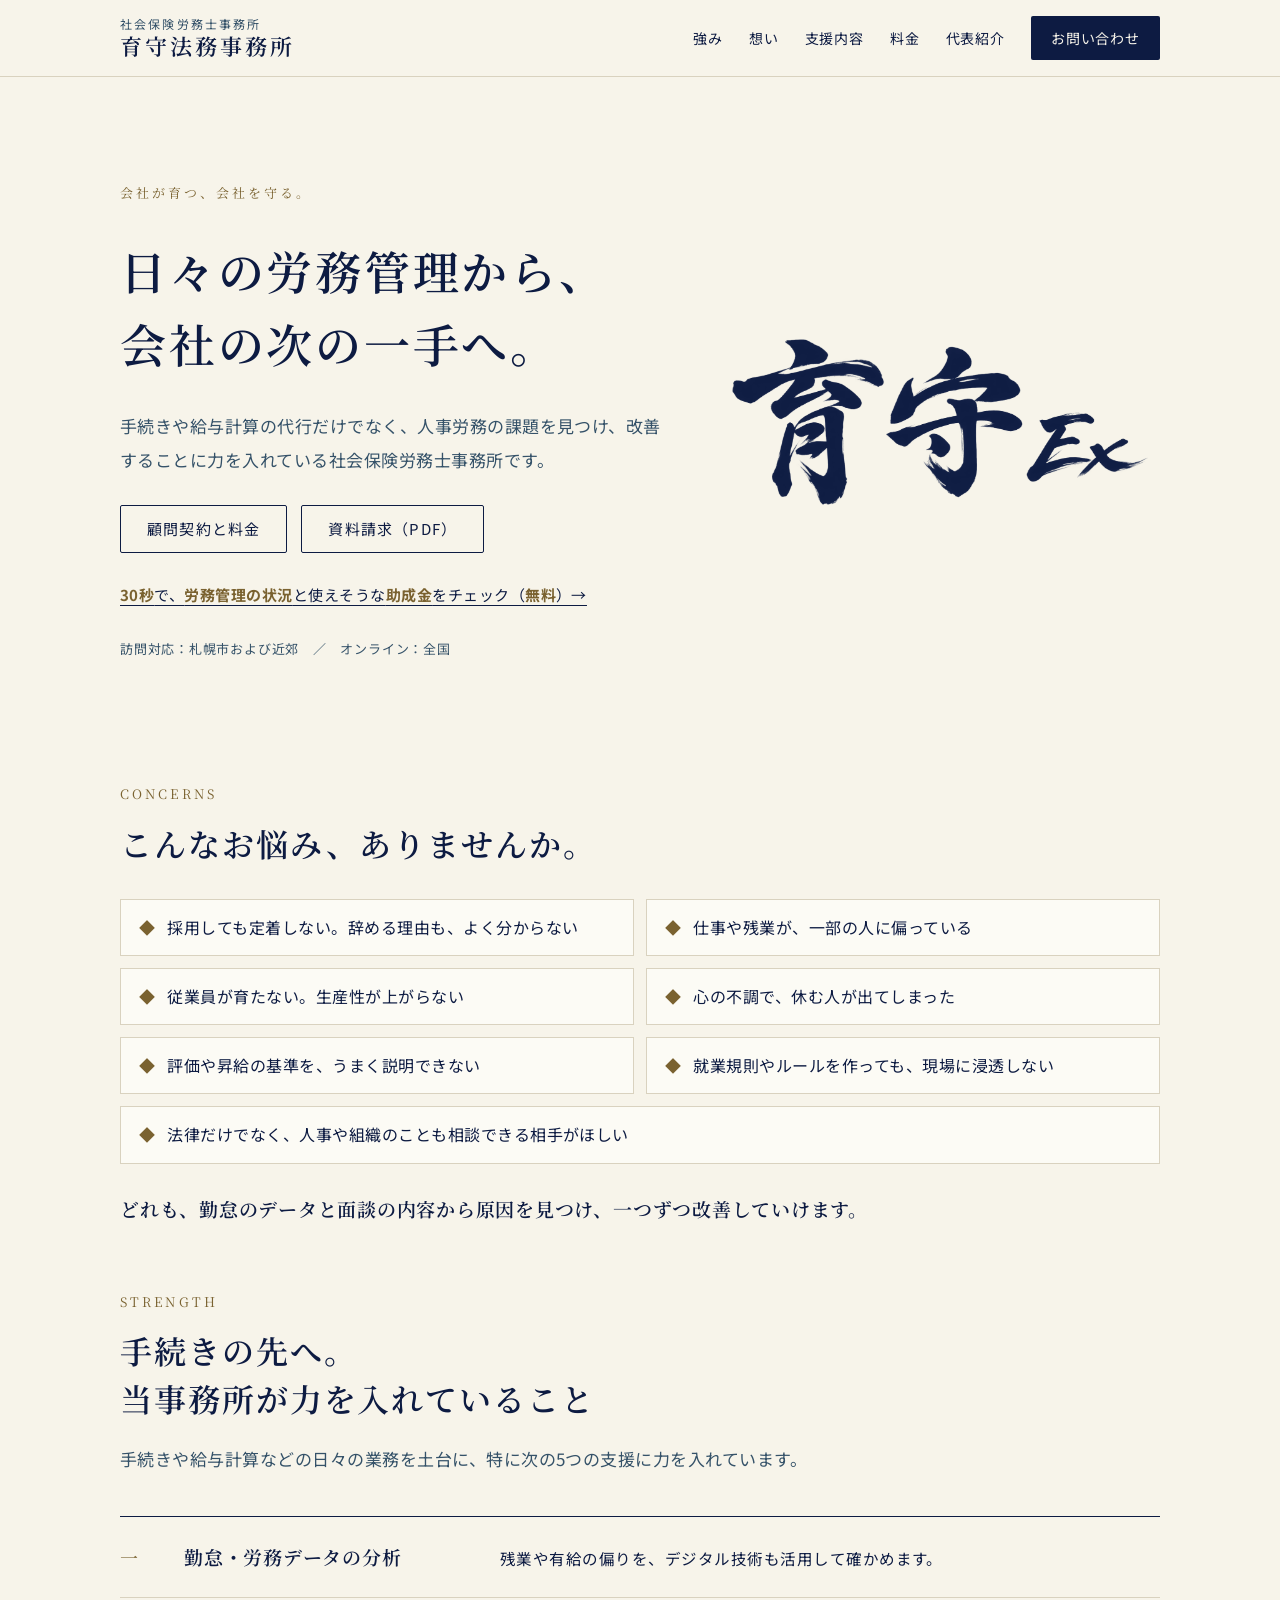
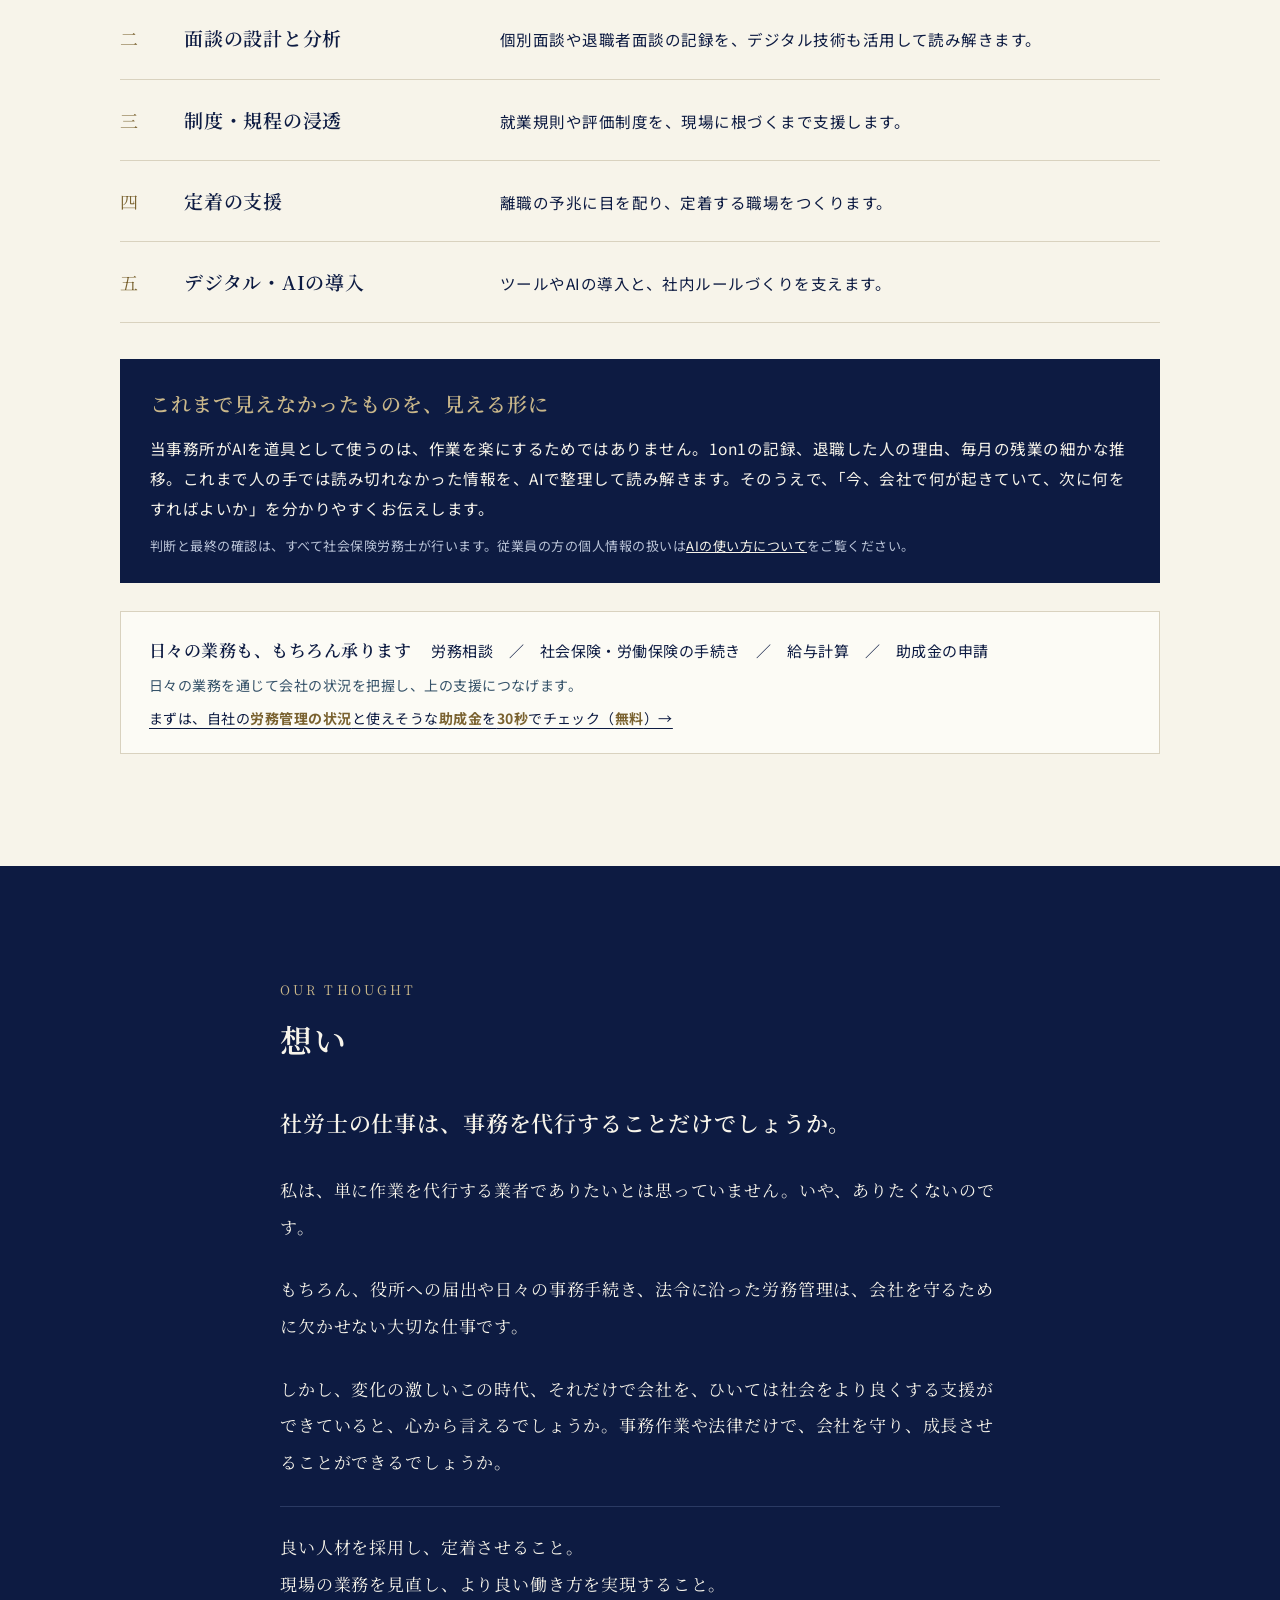
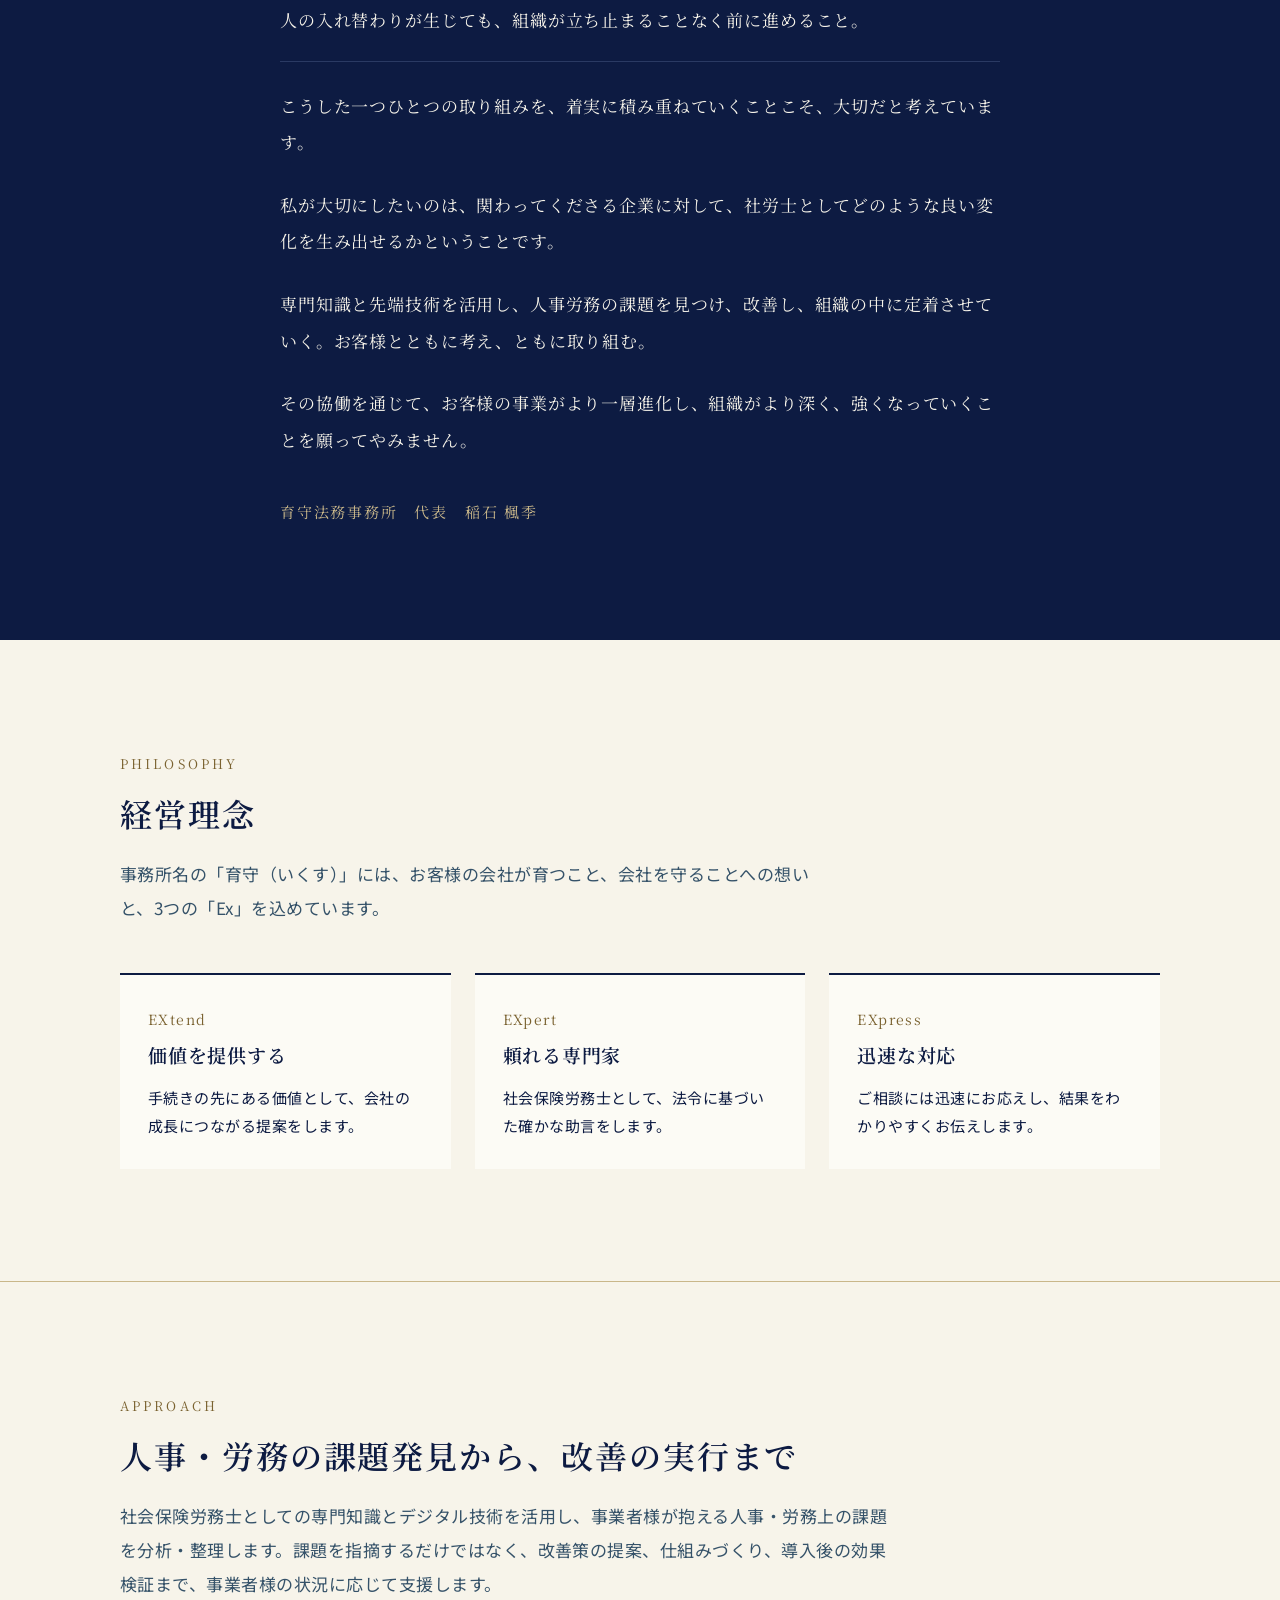
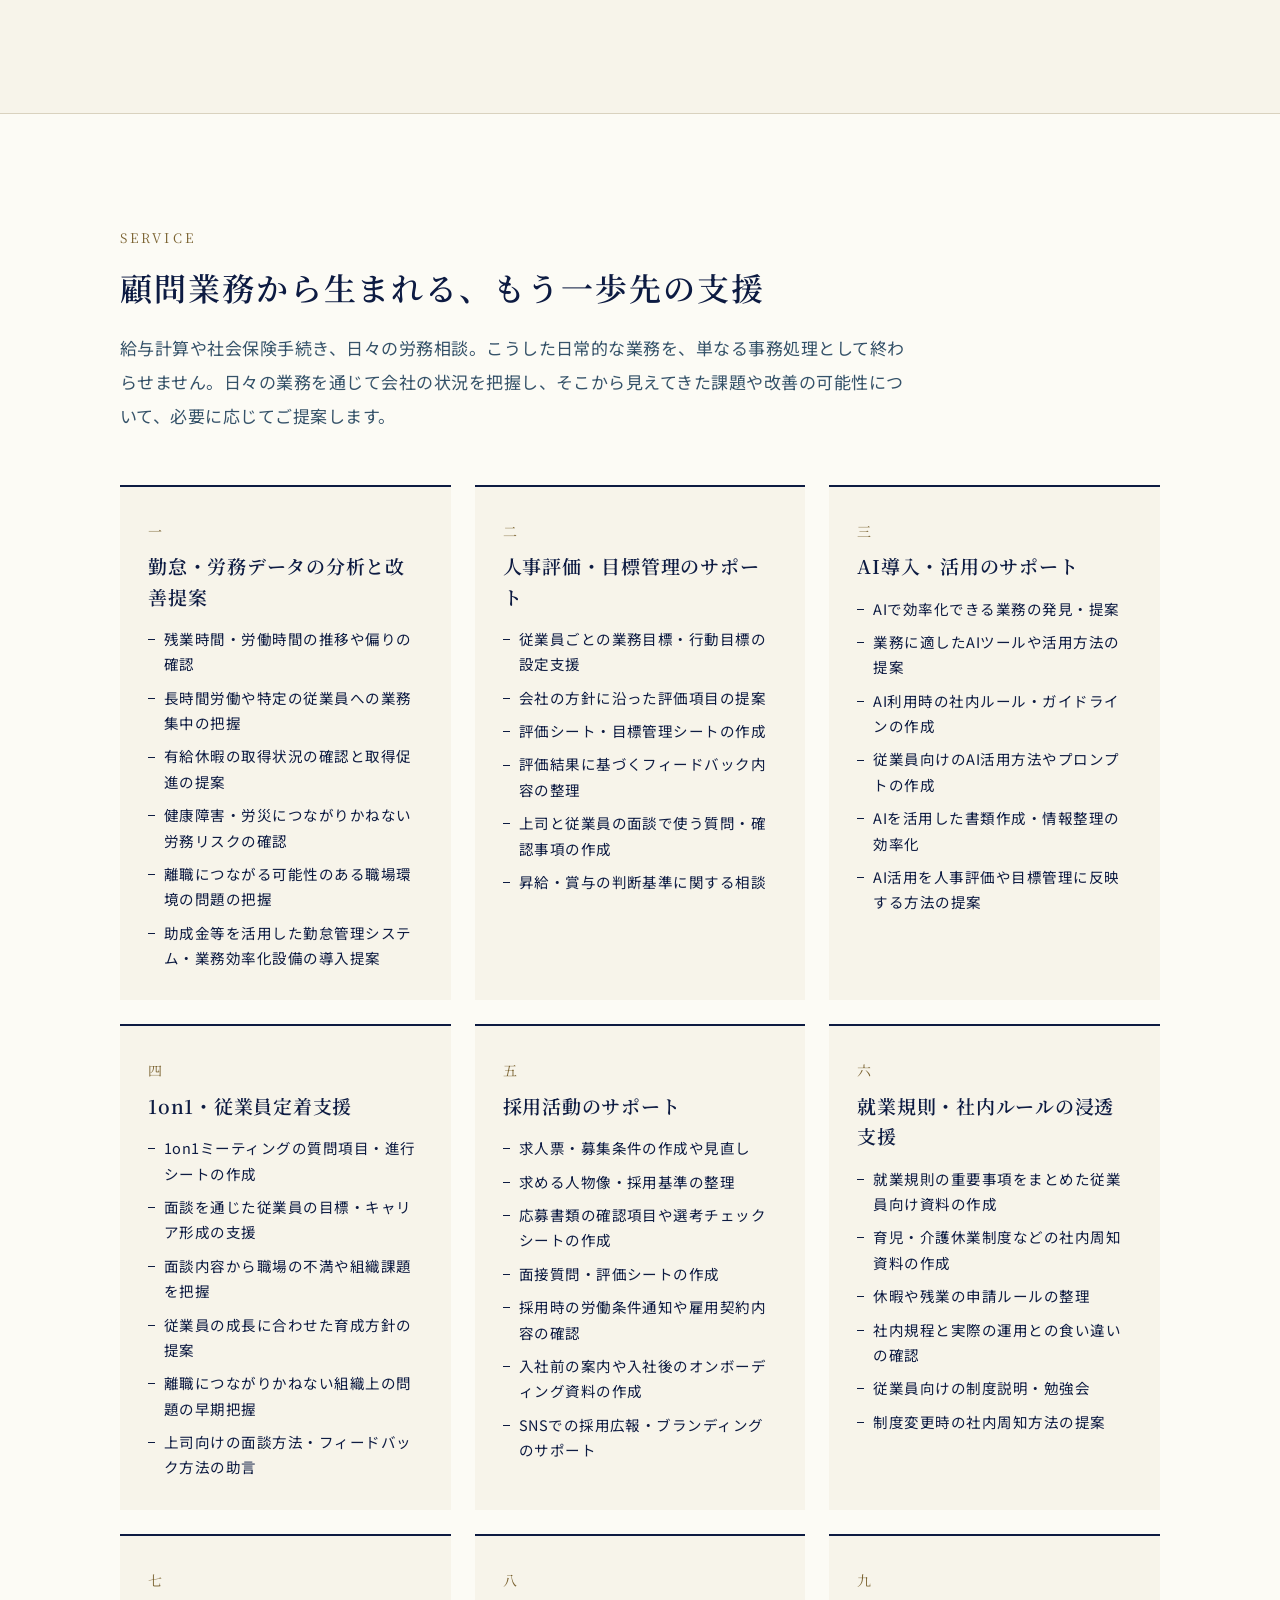
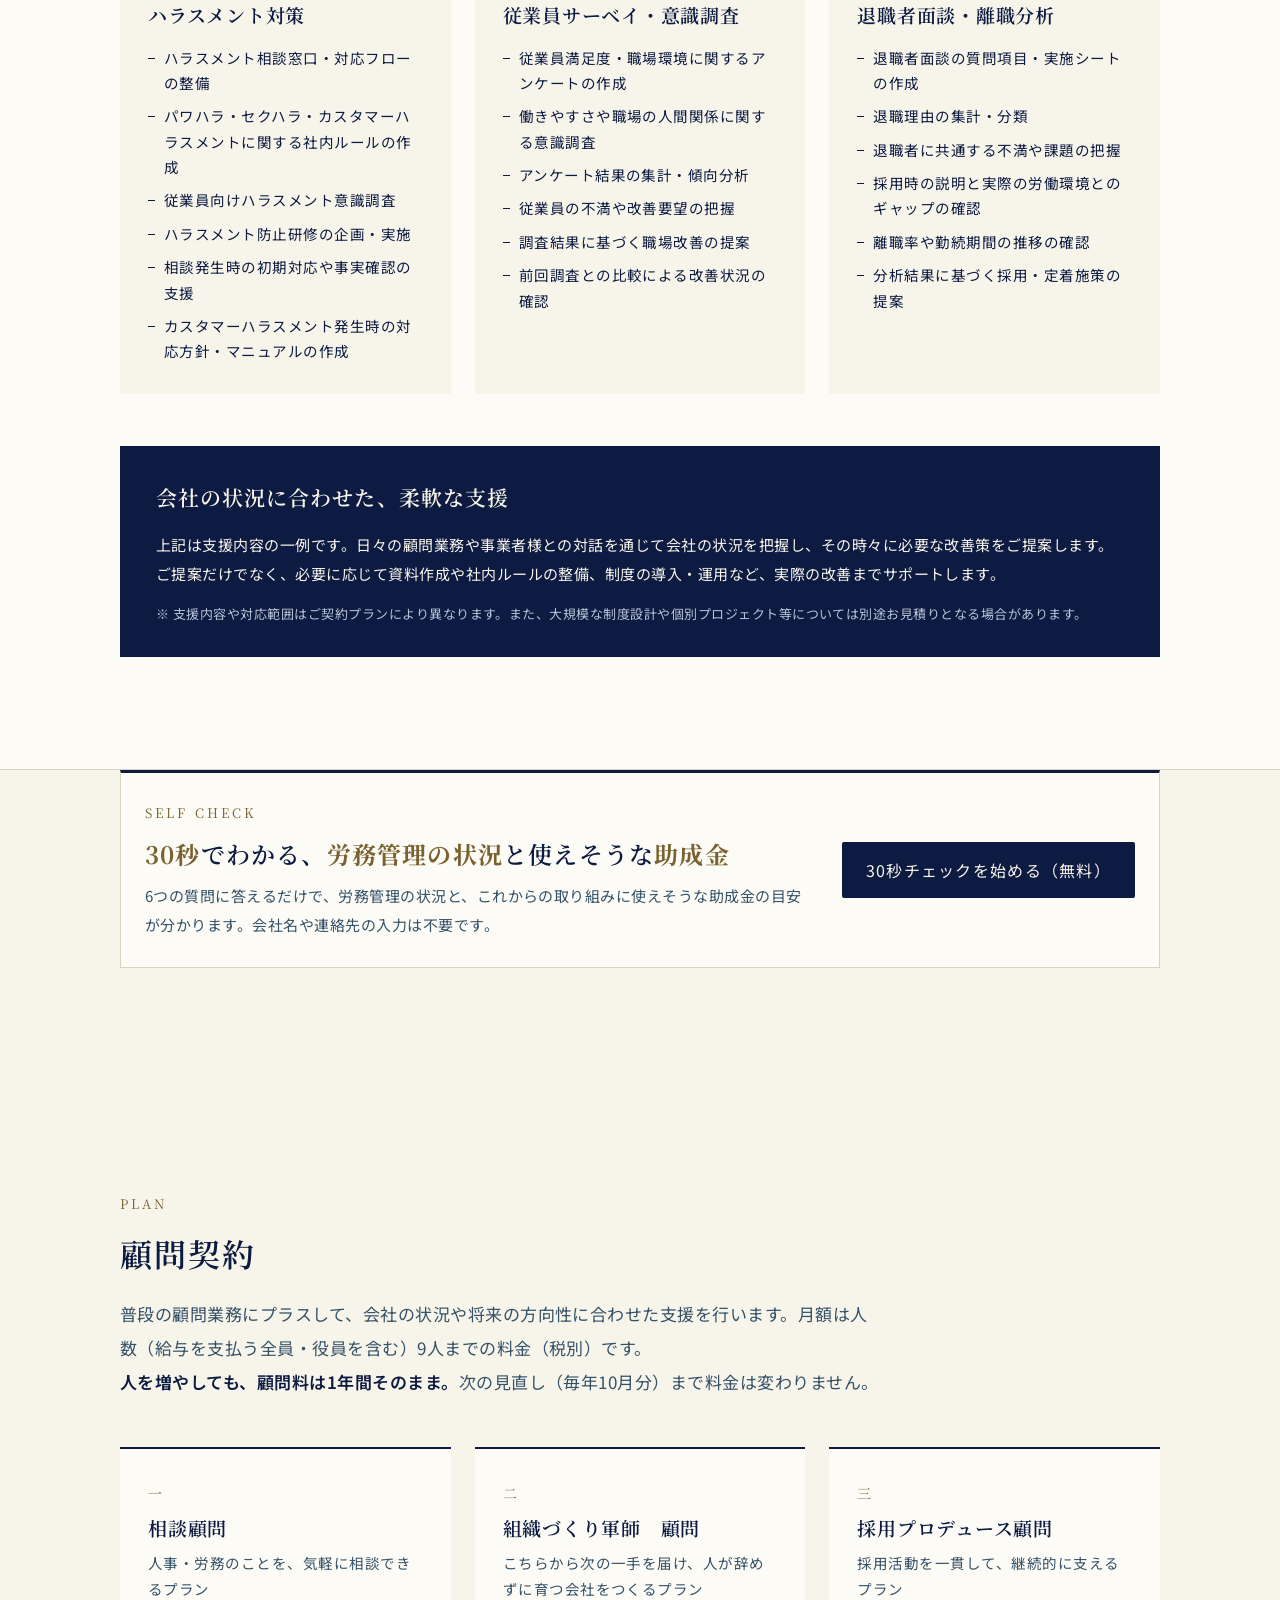
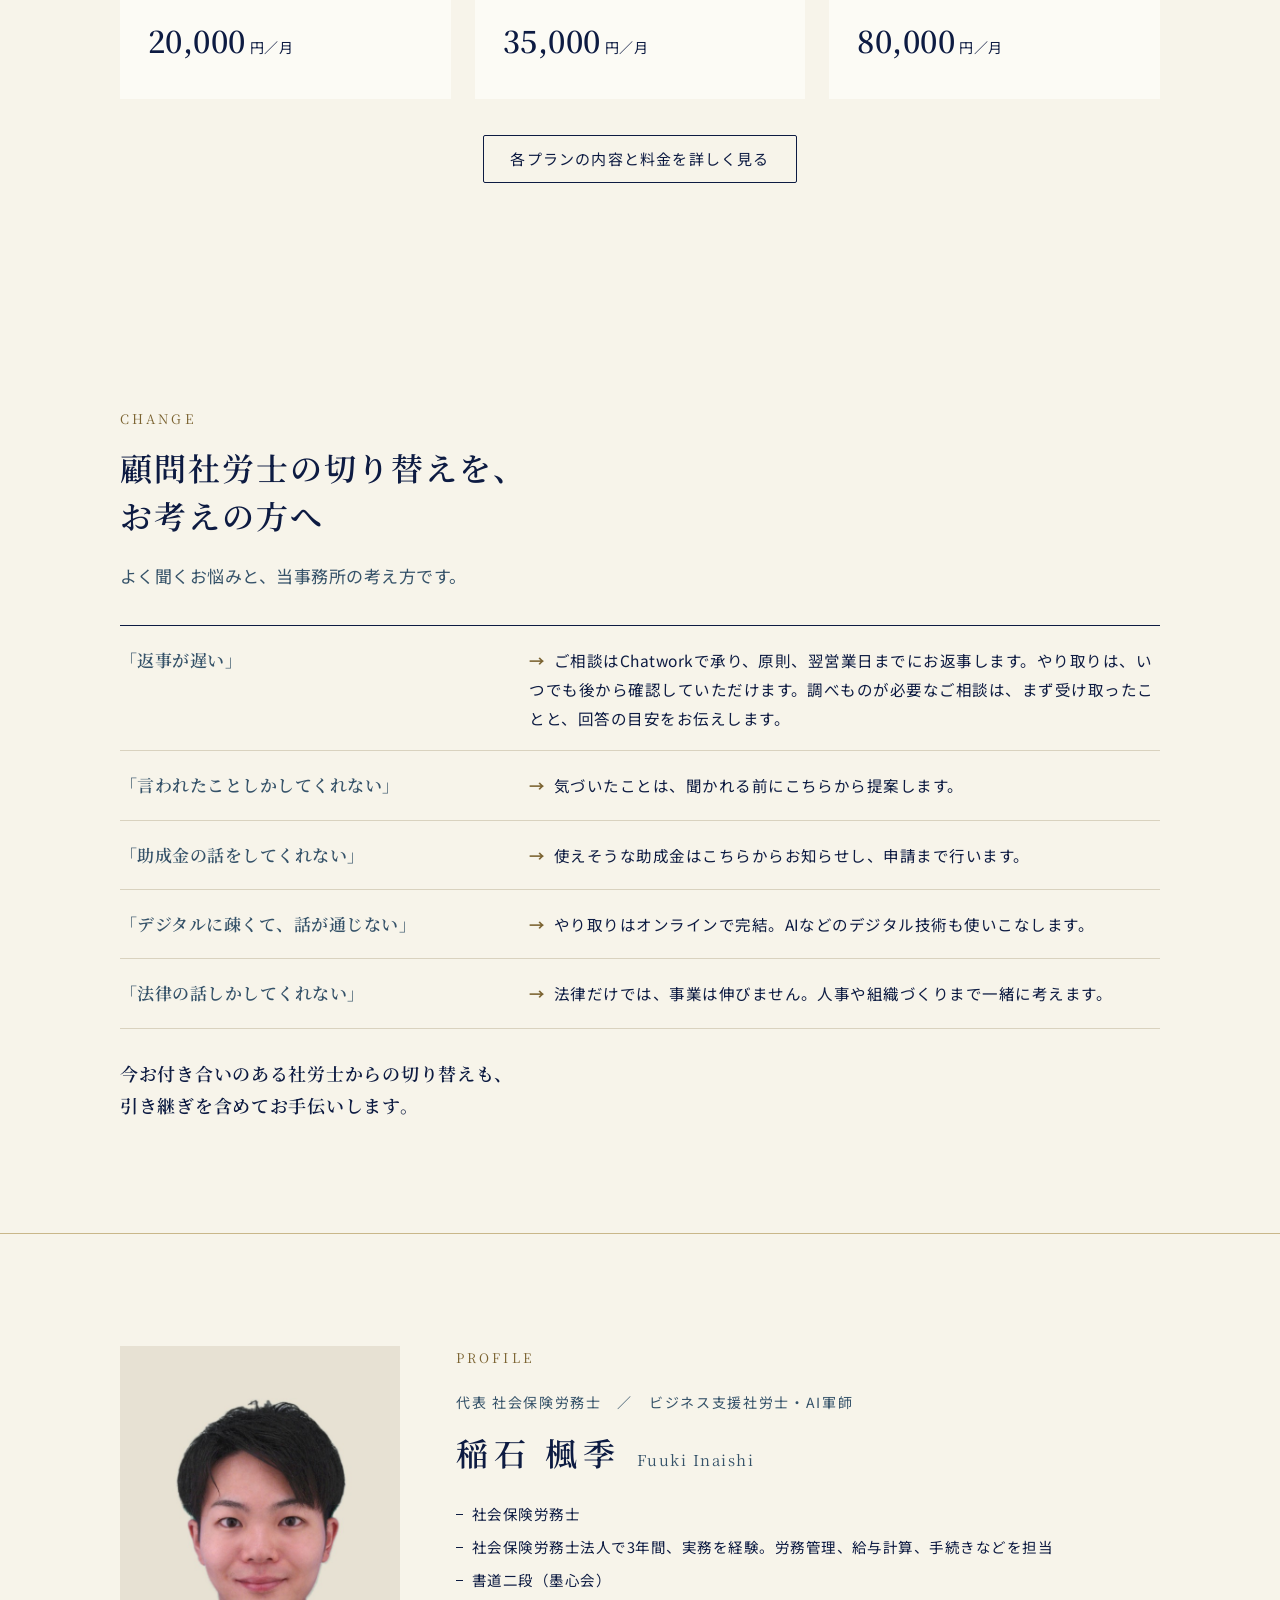
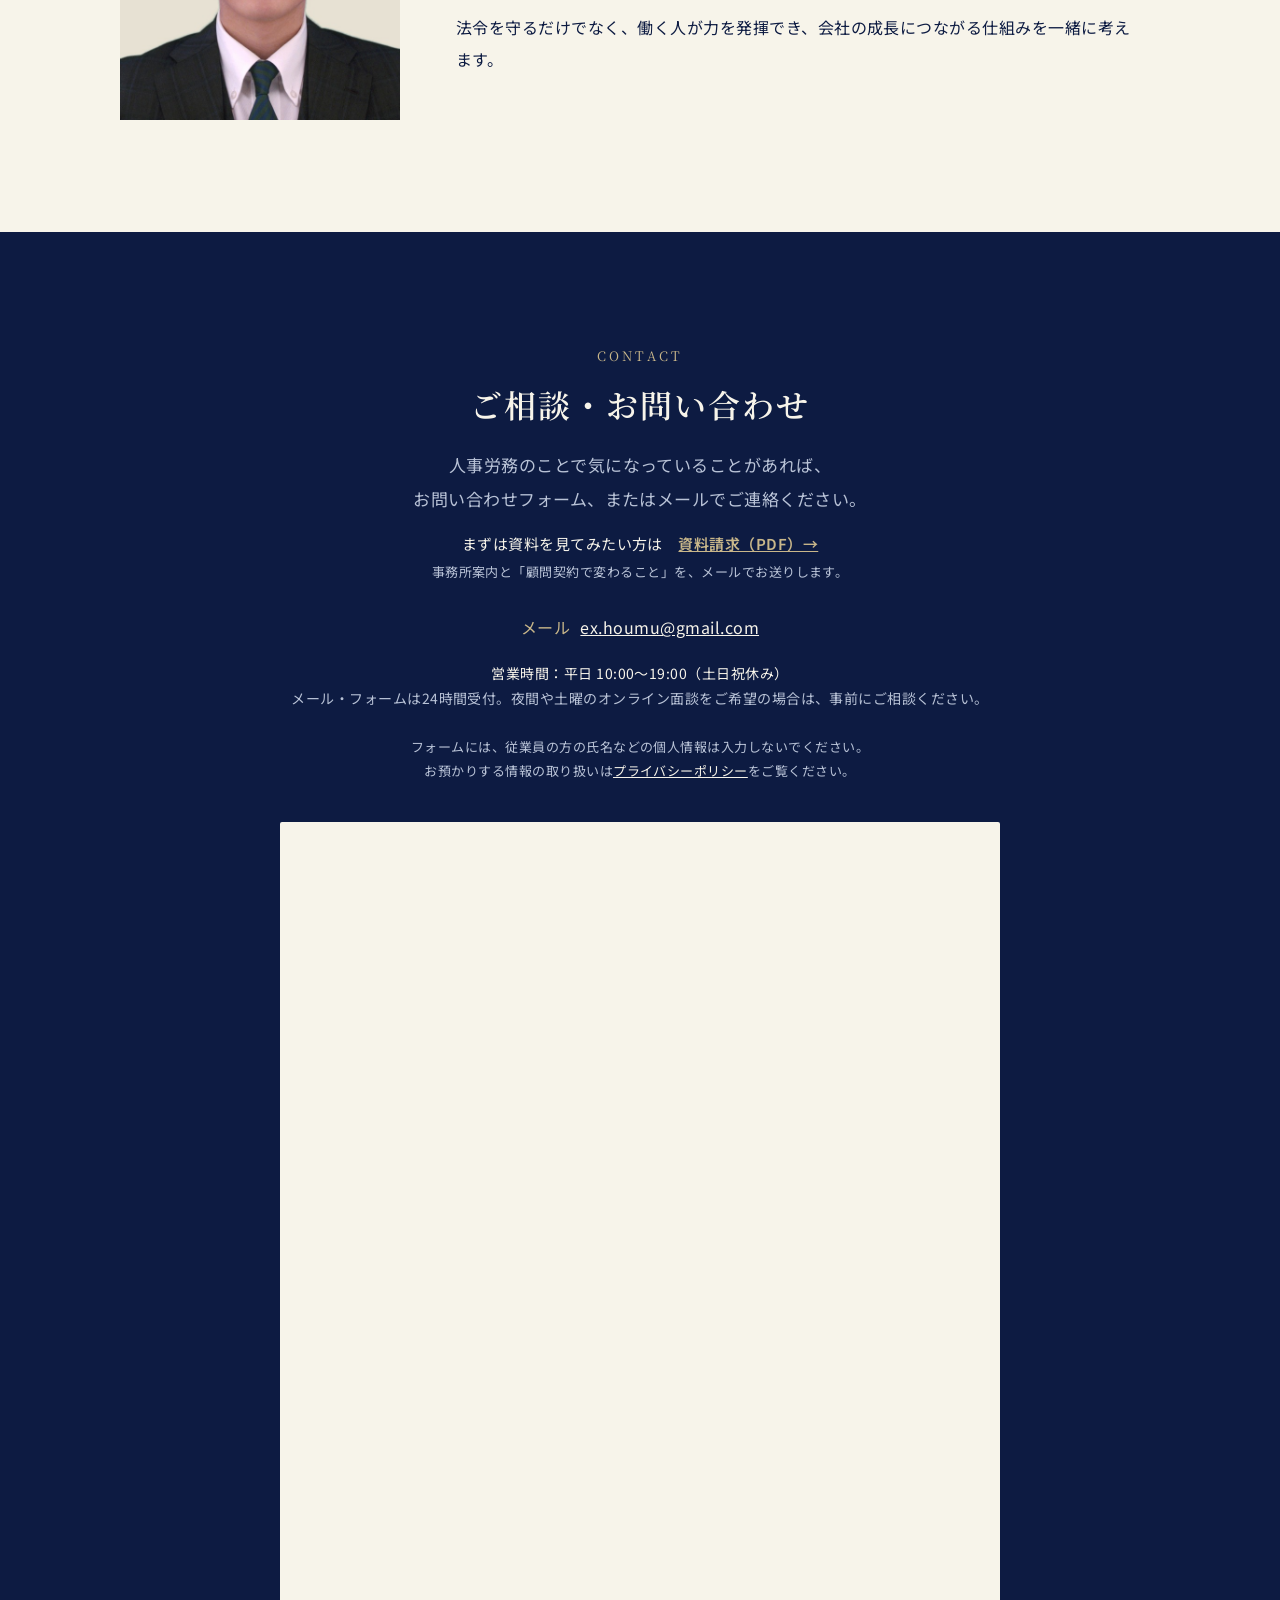
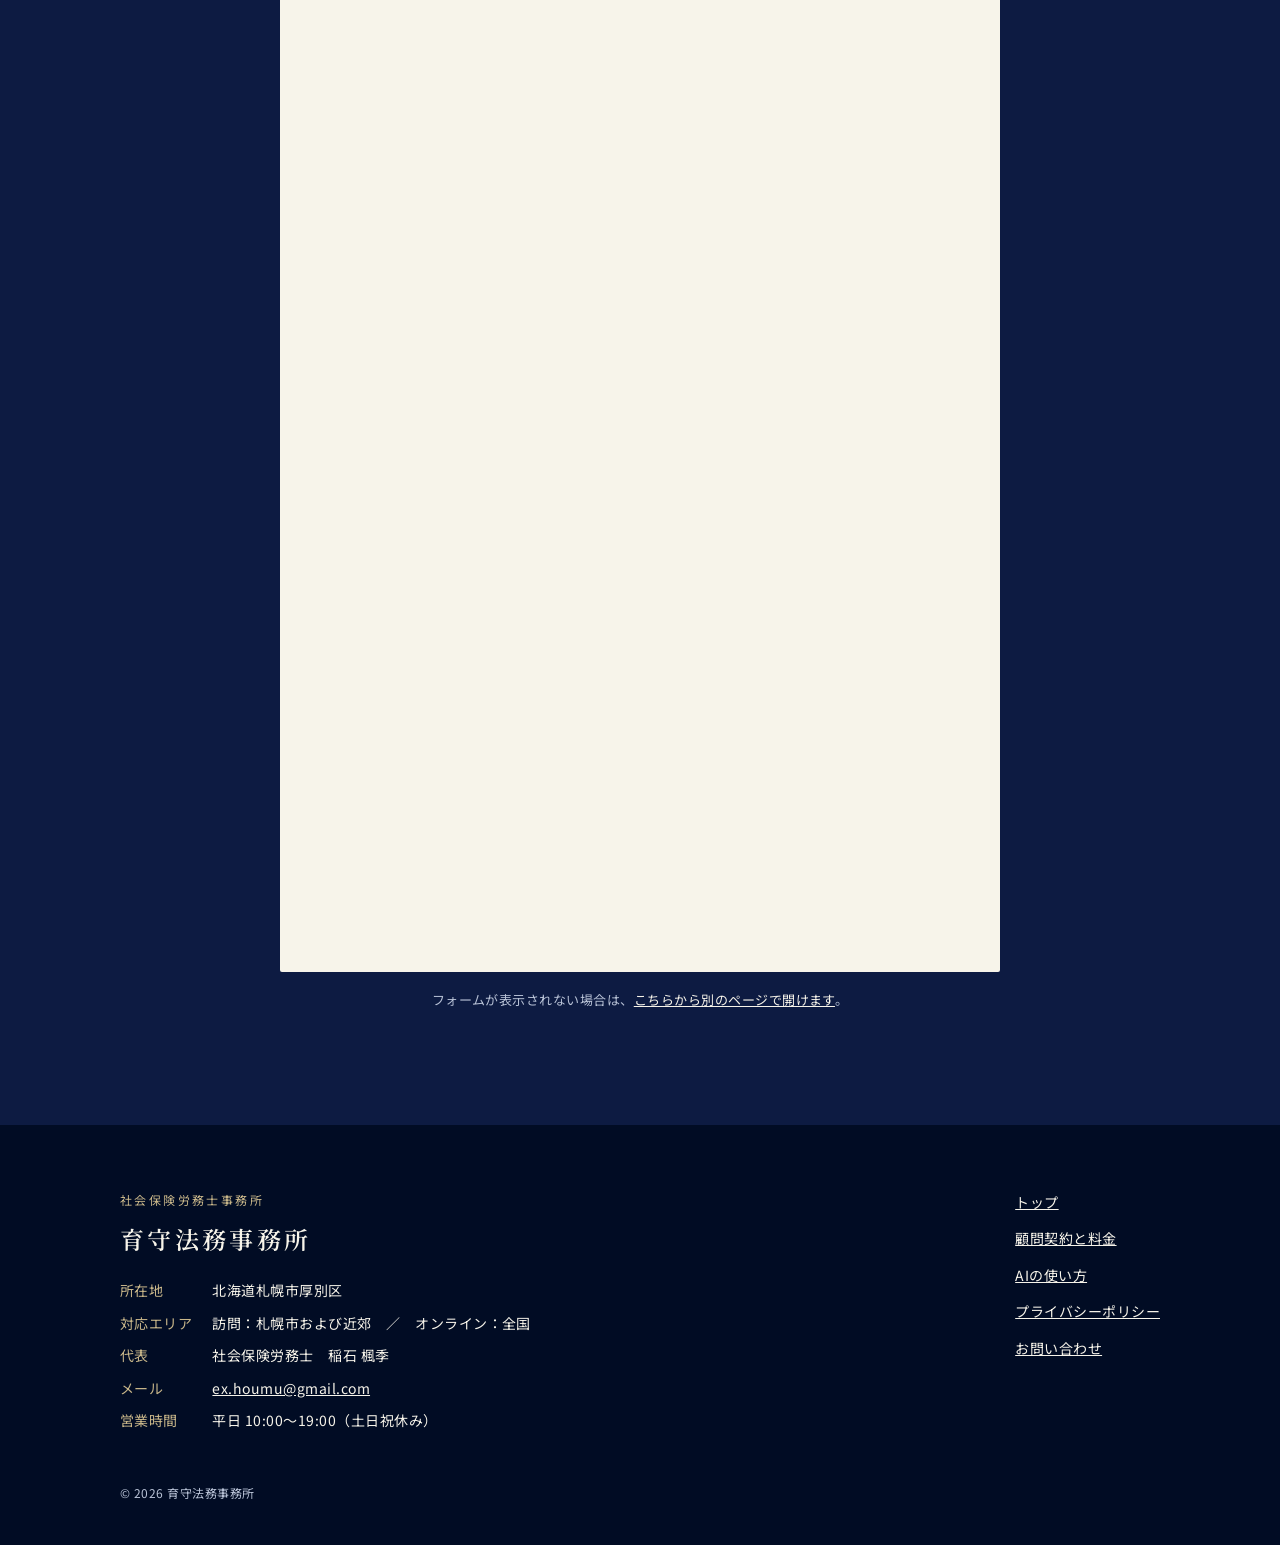
==== commit 774813f0: "AIの使い方のページを追加（使うこと・任せないこととその理由・個人情報の扱い）、各ページからリンク。年次手続きパックは給与計算のご依頼が必要に Co-Authored-By: Claude Opus " ====
--- a/index.html
+++ b/index.html
@@ -79,7 +79,7 @@
       <div style="margin-top: 36px; padding: 26px 30px; background: #0D1B42; color: #F7F4EA; display: flex; flex-direction: column; gap: 10px">
         <p class="serif" style="margin: 0; font-weight: 600; font-size: 20px; letter-spacing: 0.05em; color: #C9B78A">これまで見えなかったものを、見える形に</p>
         <p style="margin: 0; font-size: 15.5px; line-height: 1.95">当事務所がAIを道具として使うのは、作業を楽にするためではありません。1on1の記録、退職した人の理由、毎月の残業の細かな推移。これまで人の手では読み切れなかった情報を、AIで整理して読み解きます。そのうえで、「今、会社で何が起きていて、次に何をすればよいか」を分かりやすくお伝えします。</p>
-        <p style="margin: 0; font-size: 13px; line-height: 1.8; color: #B8C2D6">判断と最終の確認は、すべて社会保険労務士が行います。従業員の方の個人情報の扱いは<a href="policy.html#ai" style="color: #F7F4EA">AIの活用と情報管理について</a>をご覧ください。</p>
+        <p style="margin: 0; font-size: 13px; line-height: 1.8; color: #B8C2D6">判断と最終の確認は、すべて社会保険労務士が行います。従業員の方の個人情報の扱いは<a href="ai.html" style="color: #F7F4EA">AIの使い方について</a>をご覧ください。</p>
       </div>
       <div style="margin-top: 28px; padding: 22px 28px; background: #FCFBF5; border: 1px solid #D9D2BF; display: flex; flex-wrap: wrap; gap: 6px 20px; align-items: baseline">
         <span class="serif" style="font-weight: 600; font-size: 17px">日々の業務も、もちろん承ります</span>
@@ -269,7 +269,7 @@
         <nav aria-label="フッターメニュー">
           <a href="index.html">トップ</a>
           <a href="price.html">顧問契約と料金</a>
-          <a href="policy.html#ai">AIの活用と情報管理</a>
+          <a href="ai.html">AIの使い方</a>
           <a href="policy.html">プライバシーポリシー</a>
           <a href="#contact">お問い合わせ</a>
         </nav>
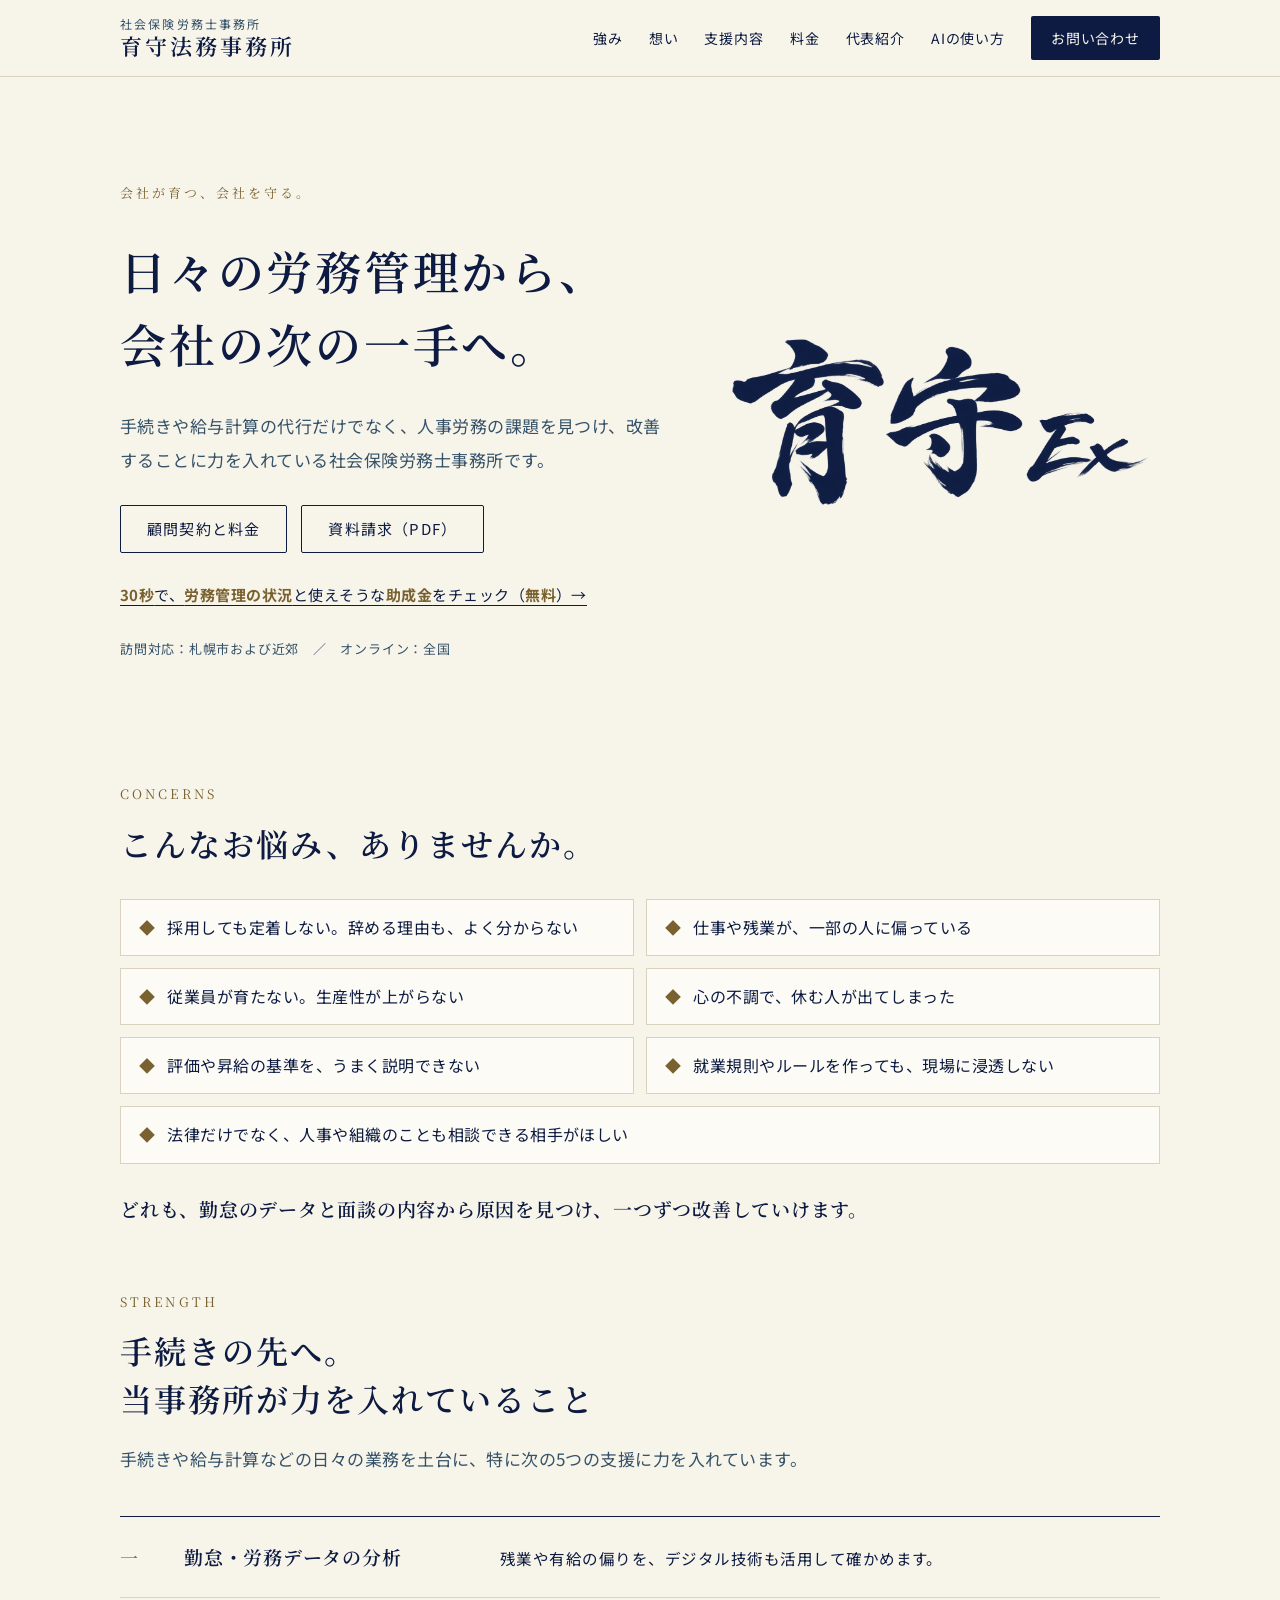
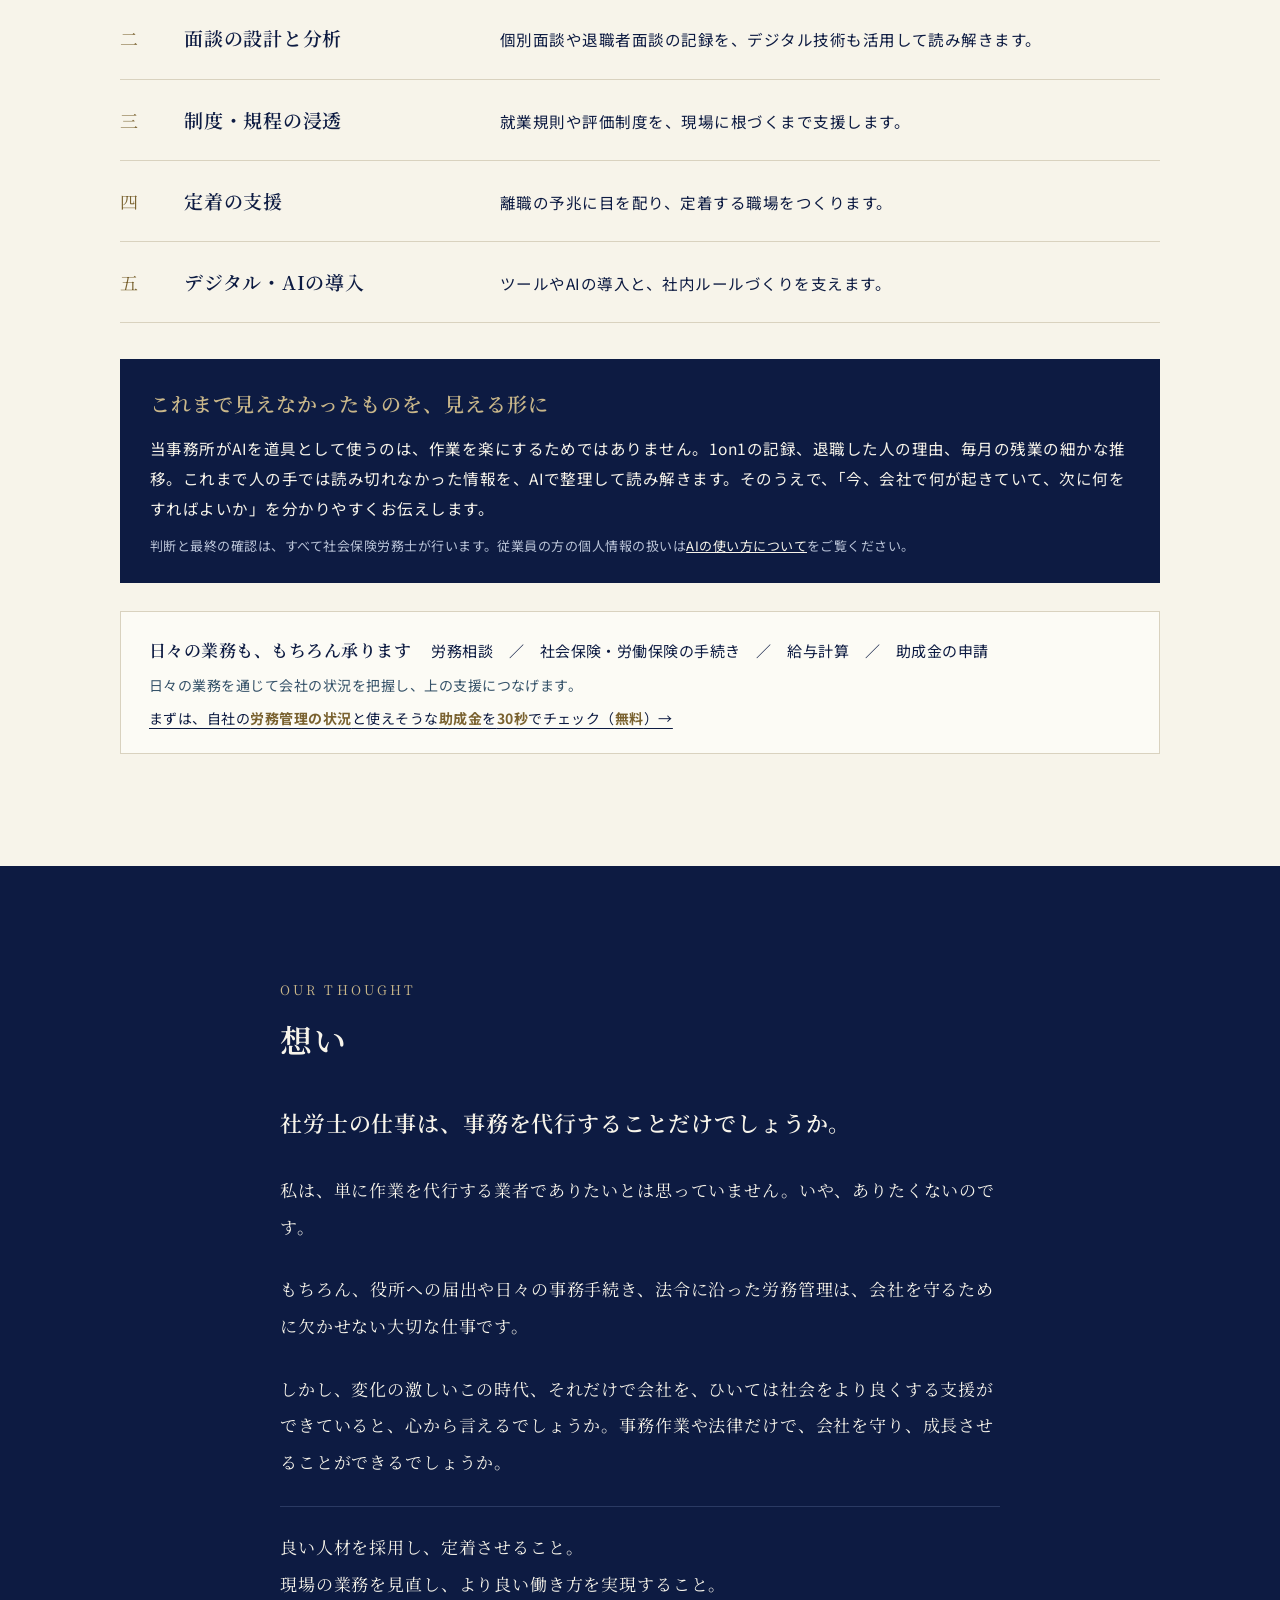
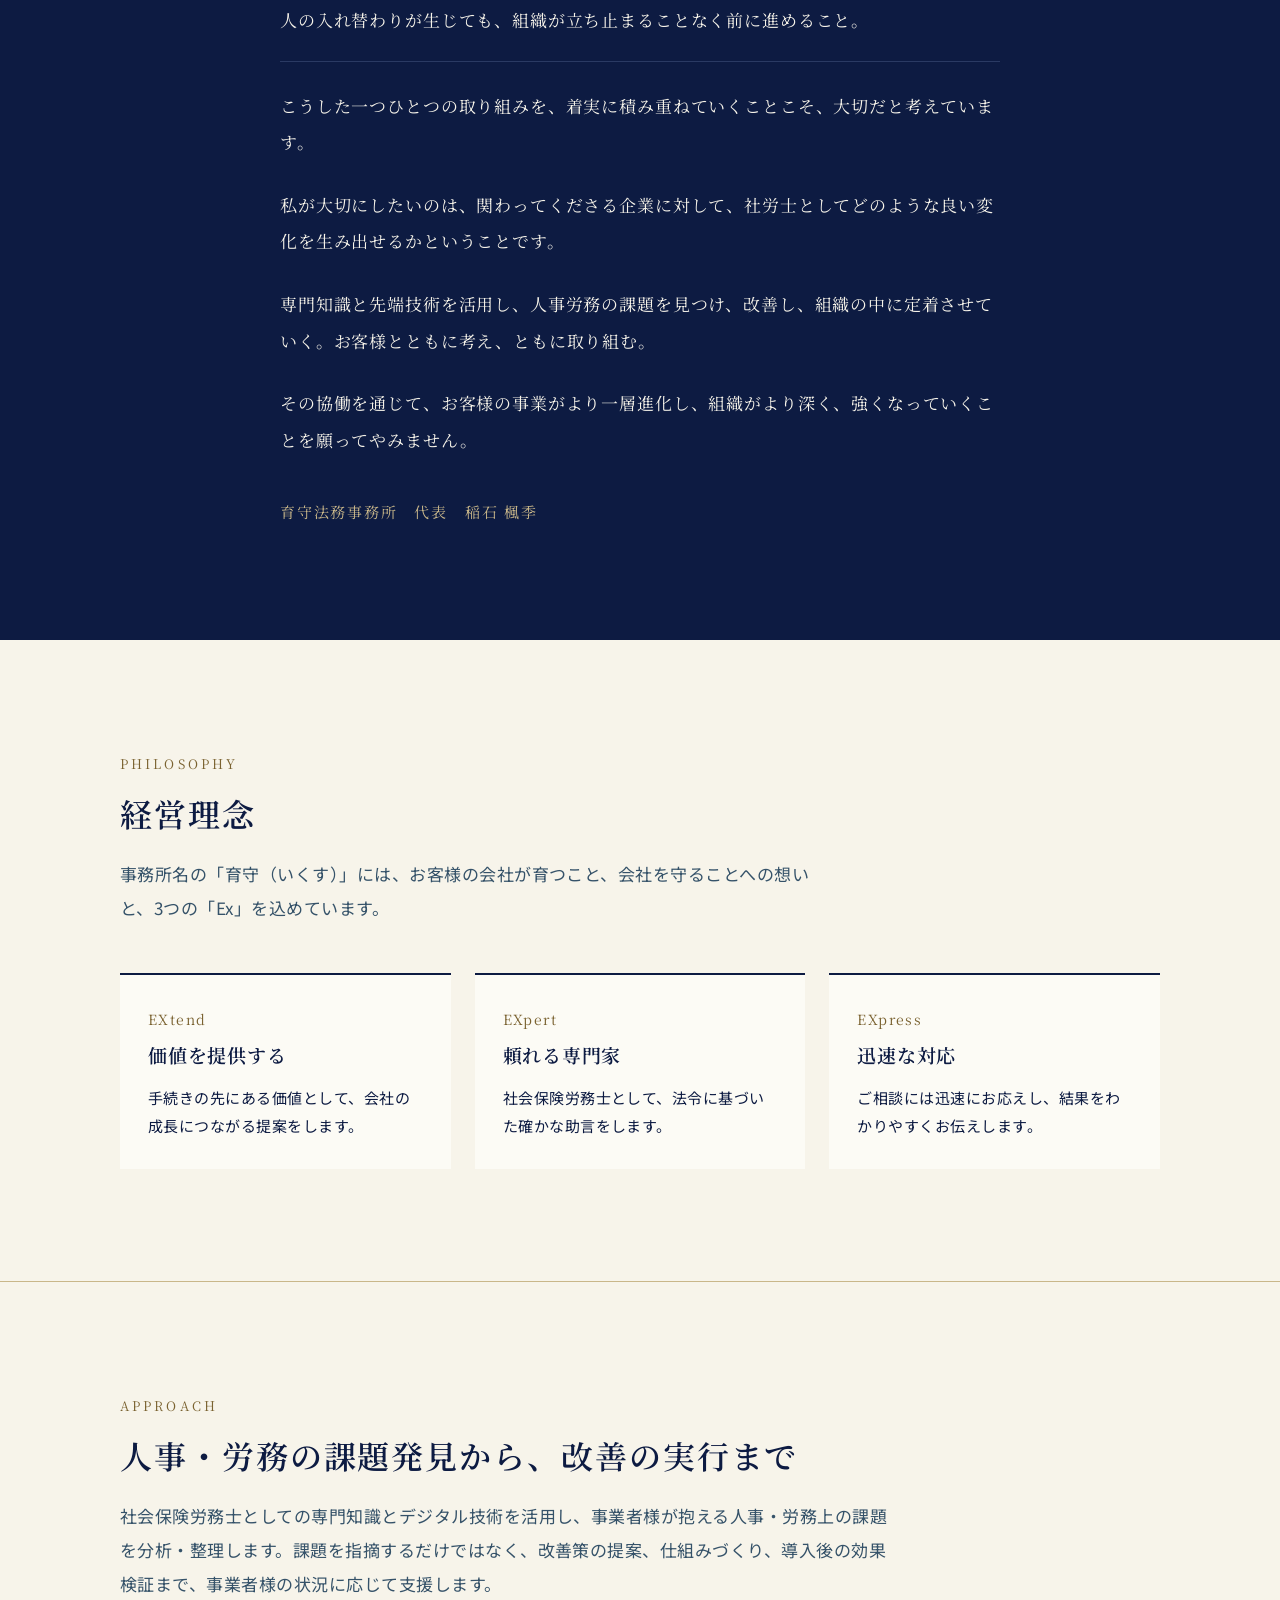
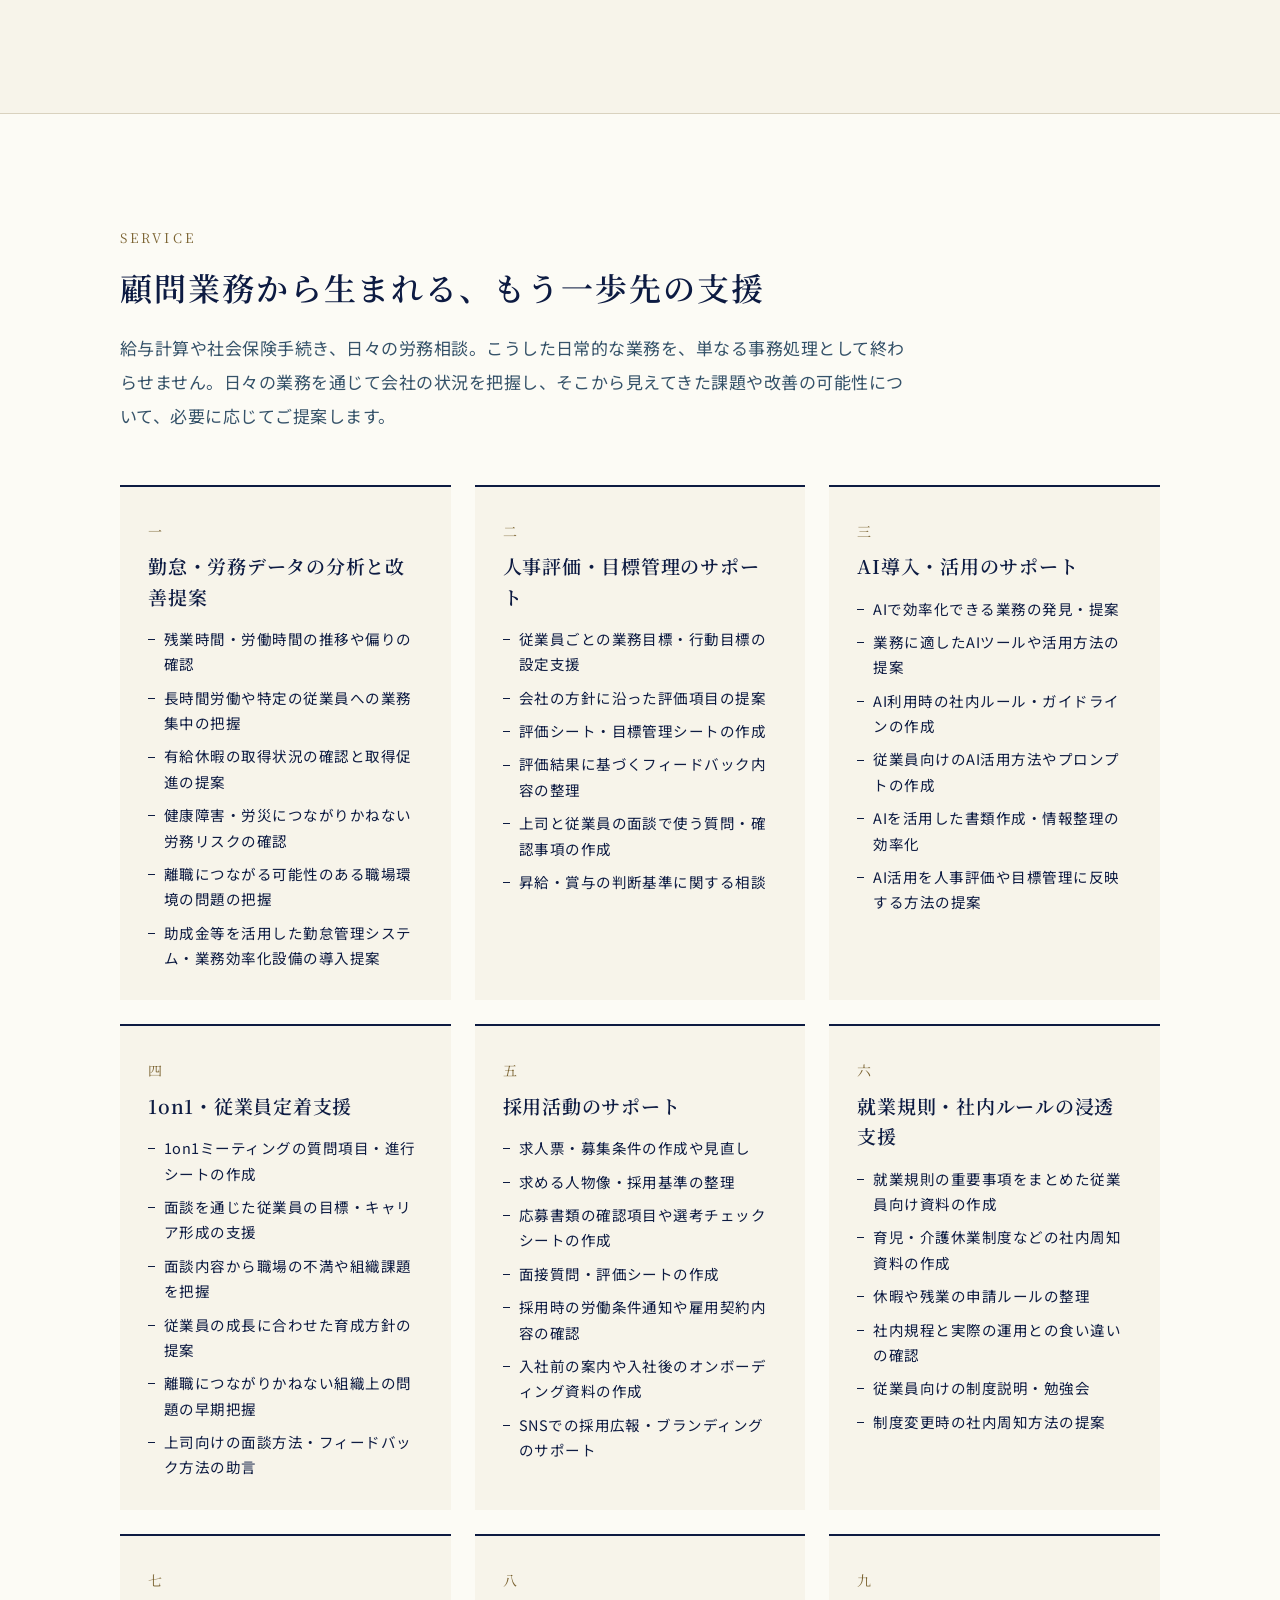
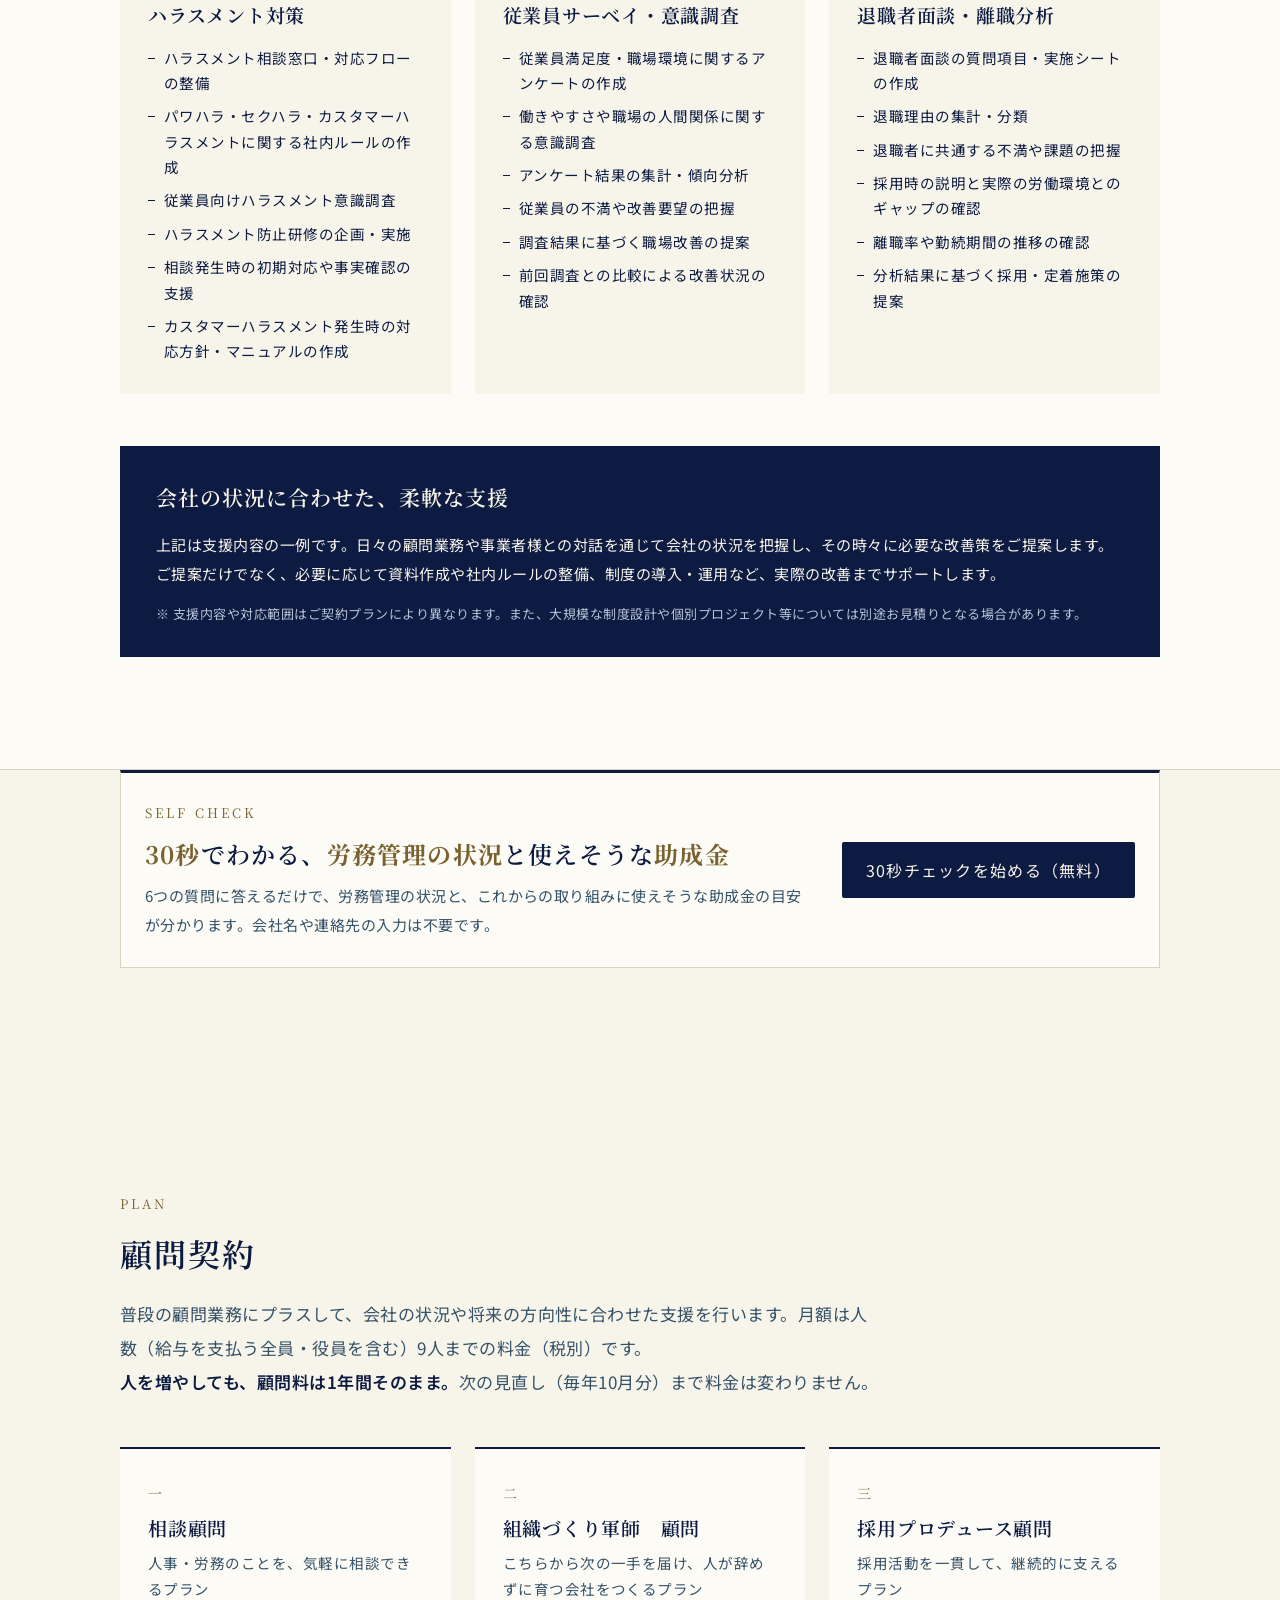
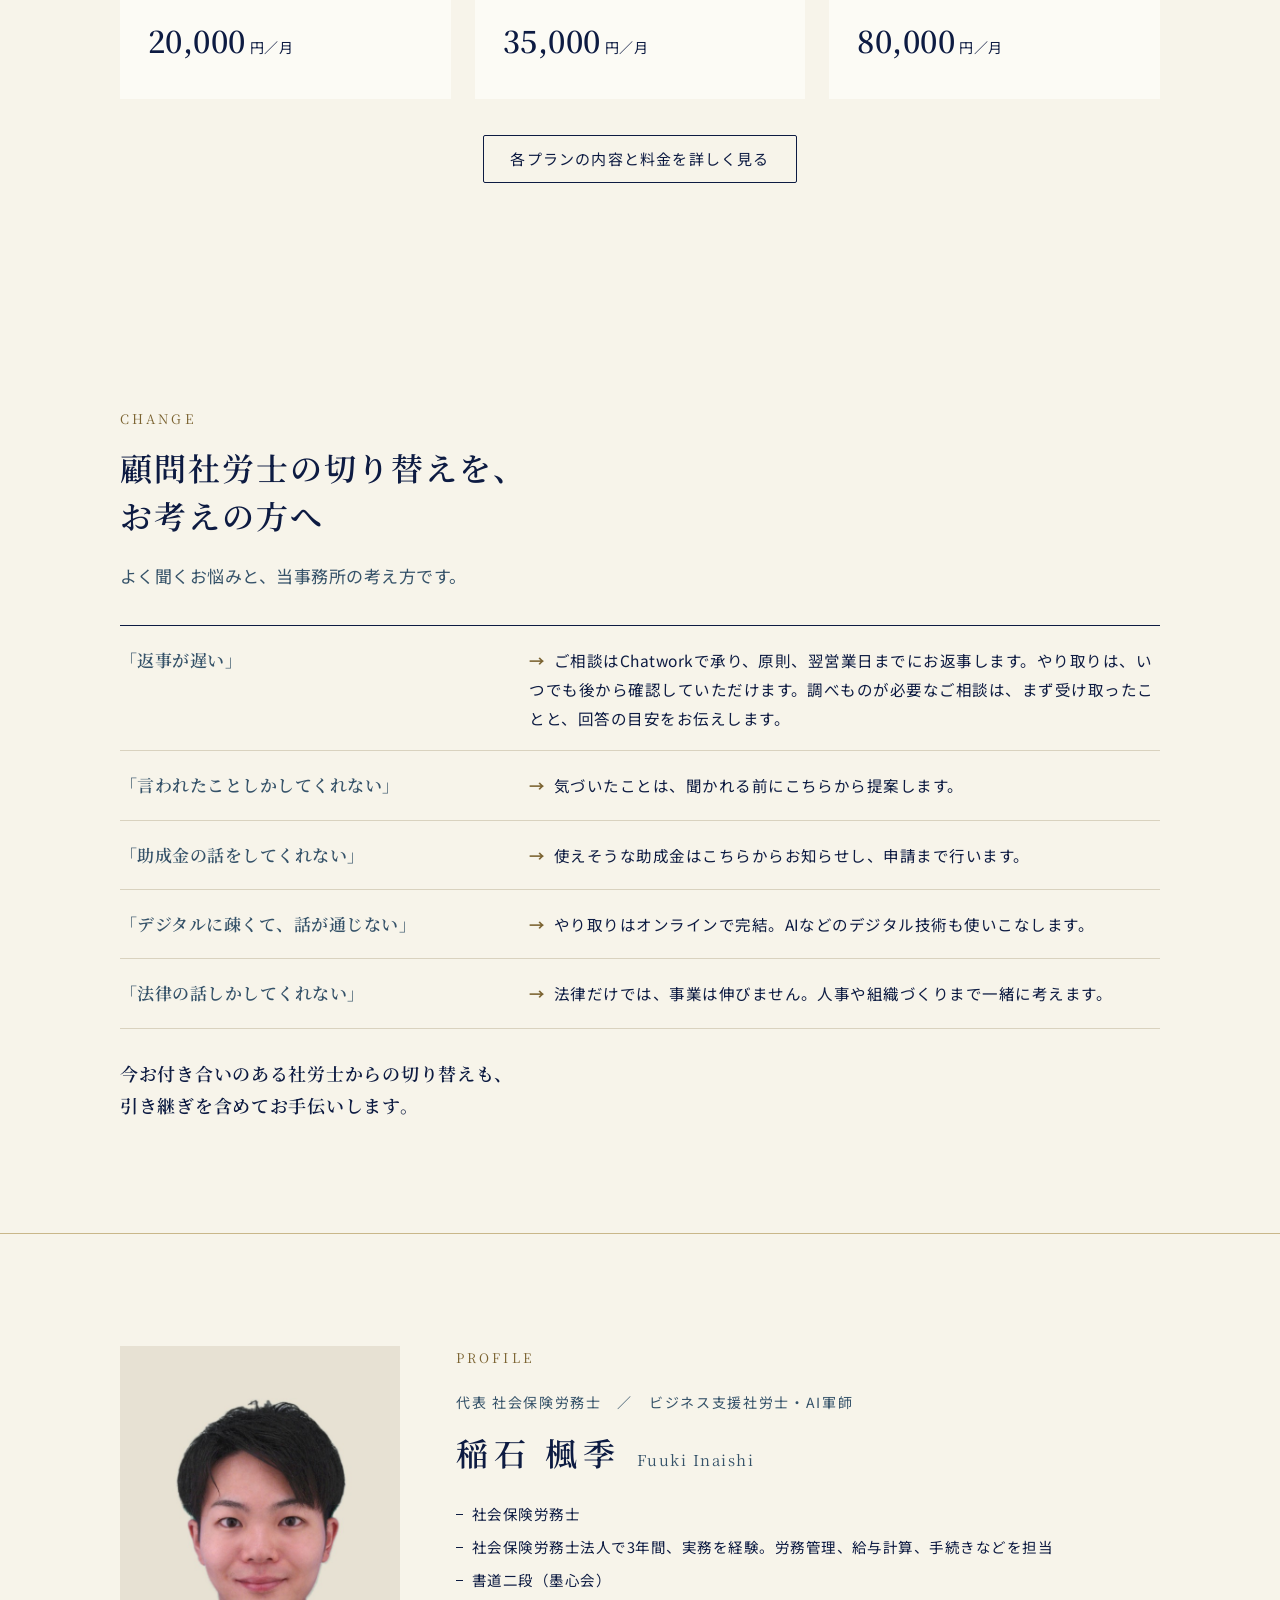
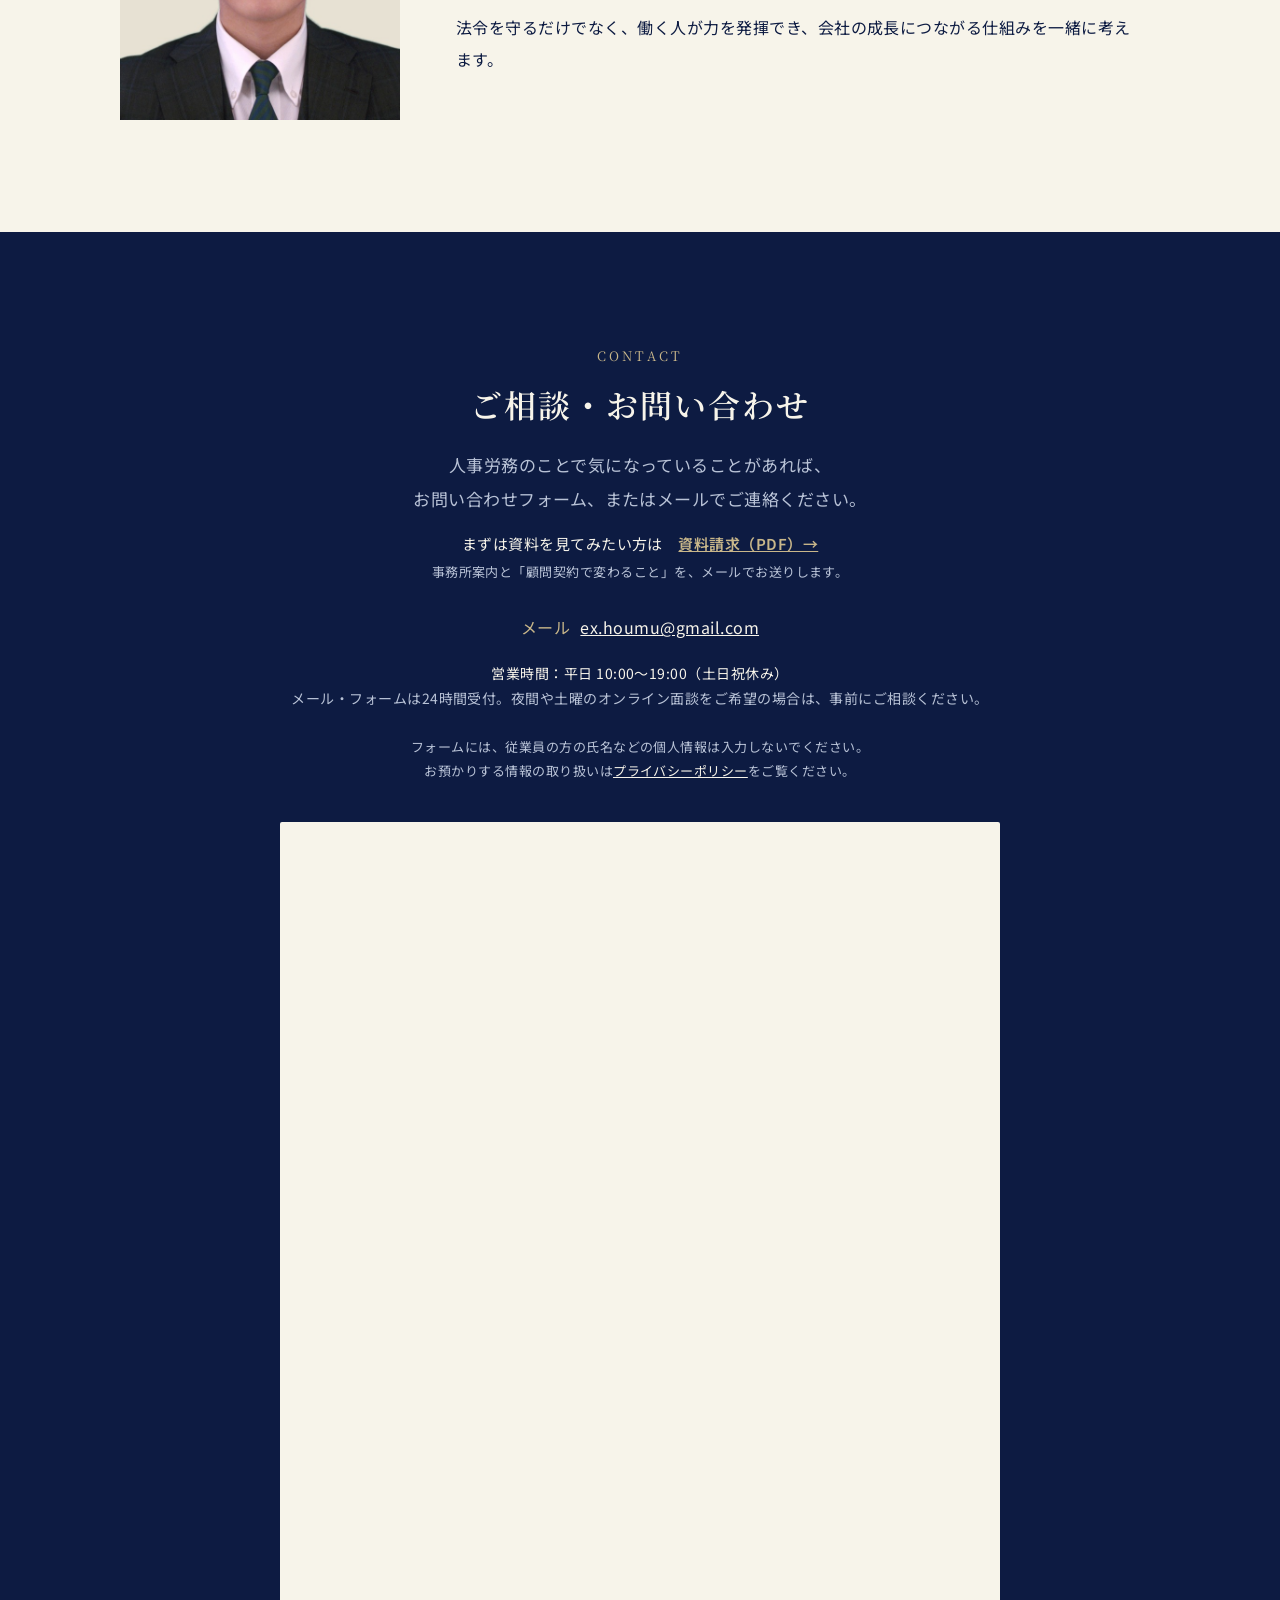
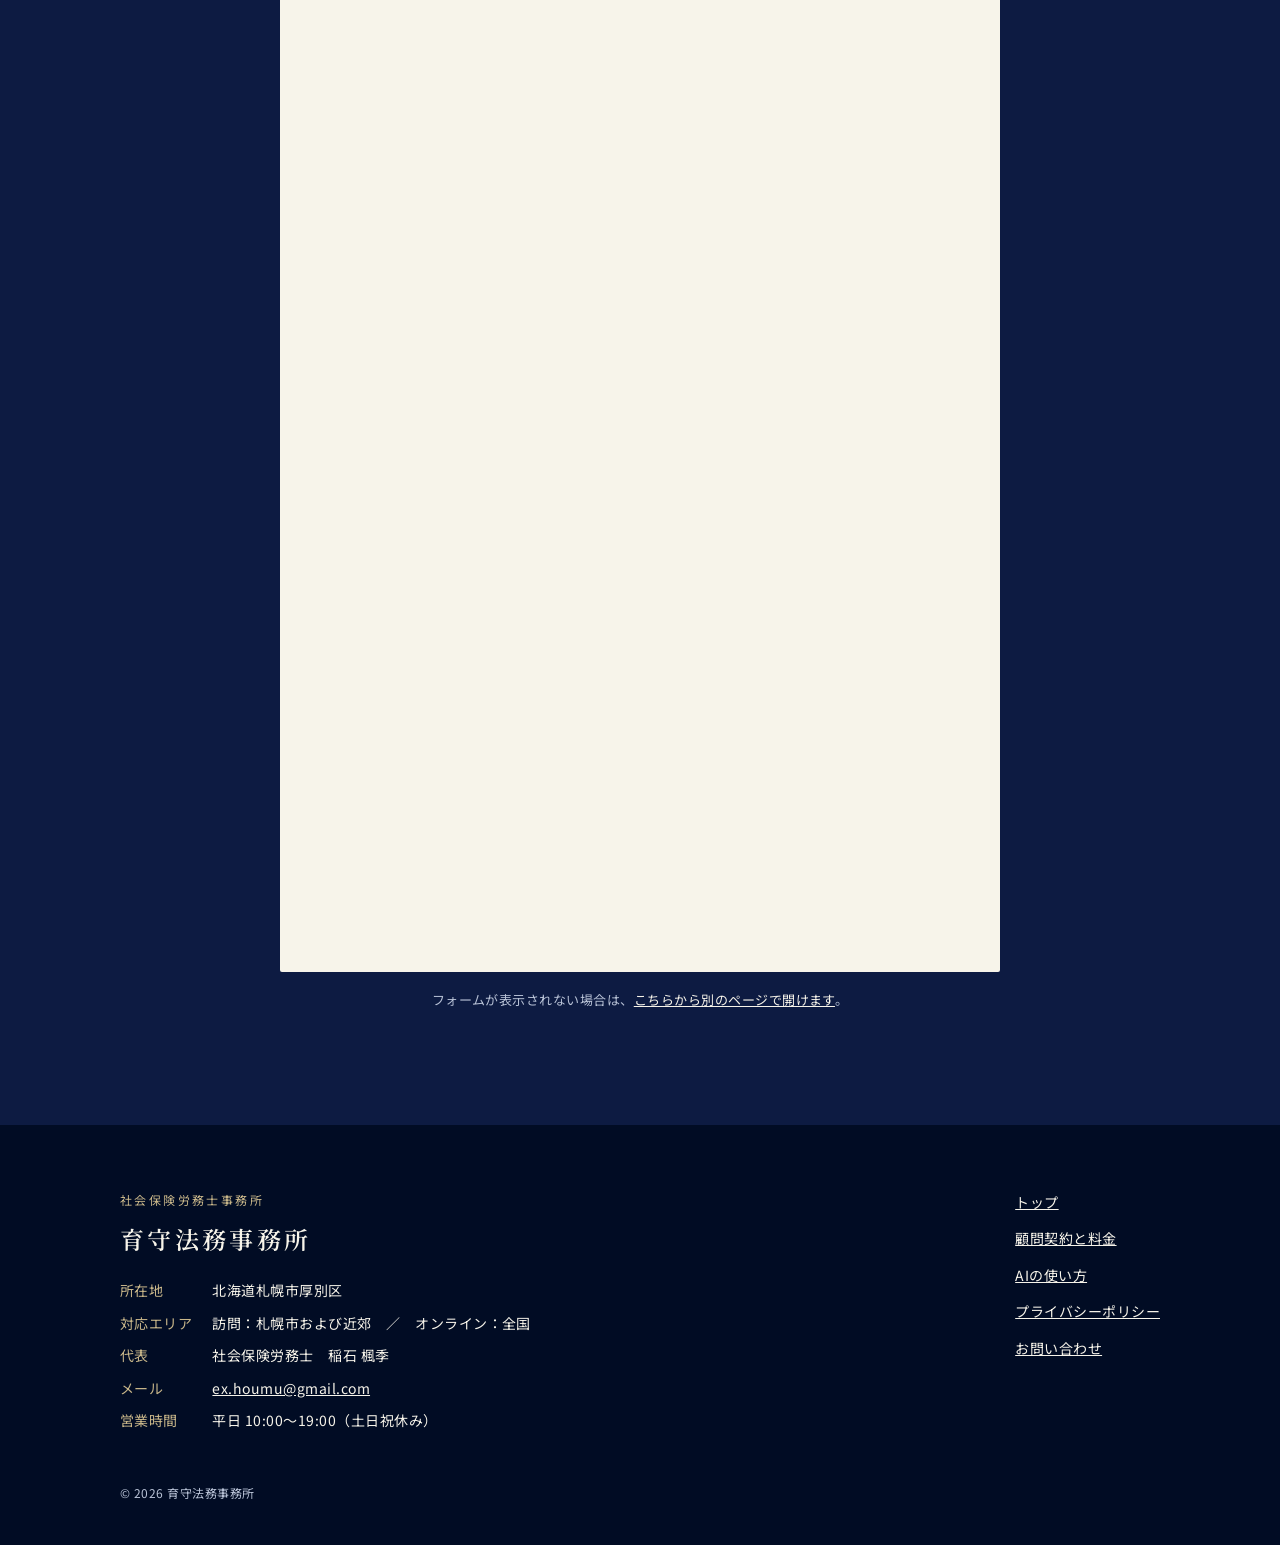
==== commit 2b1b1ef3: "メニューに「AIの使い方」を追加、料金のご案内にAIの使い方のページを追加（資料請求PDF更新） Co-Authored-By: Claude Opus 5.5 <noreply@anthropic." ====
--- a/index.html
+++ b/index.html
@@ -30,6 +30,7 @@
         <a href="#service">支援内容</a>
         <a href="price.html">料金</a>
         <a href="#profile">代表紹介</a>
+        <a href="ai.html">AIの使い方</a>
         <a class="btn" href="#contact">お問い合わせ</a>
       </nav>
     </div>
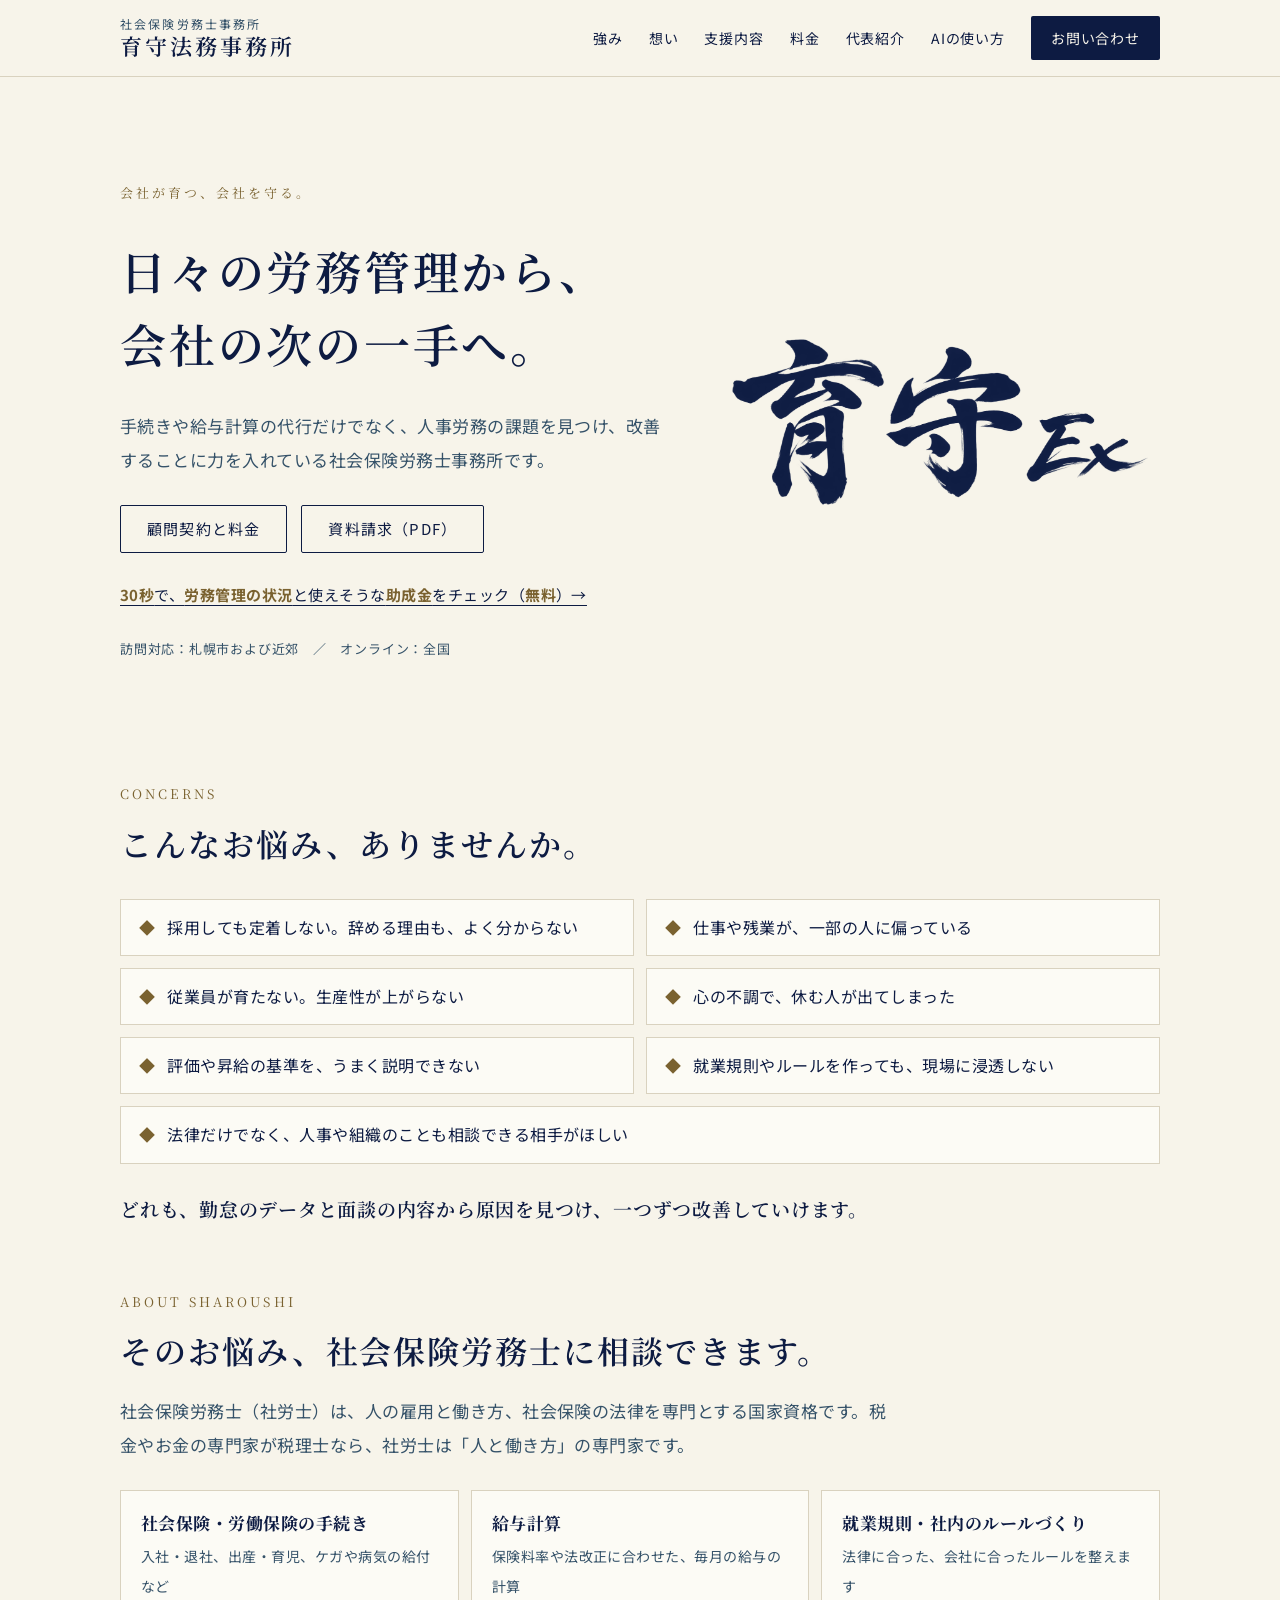
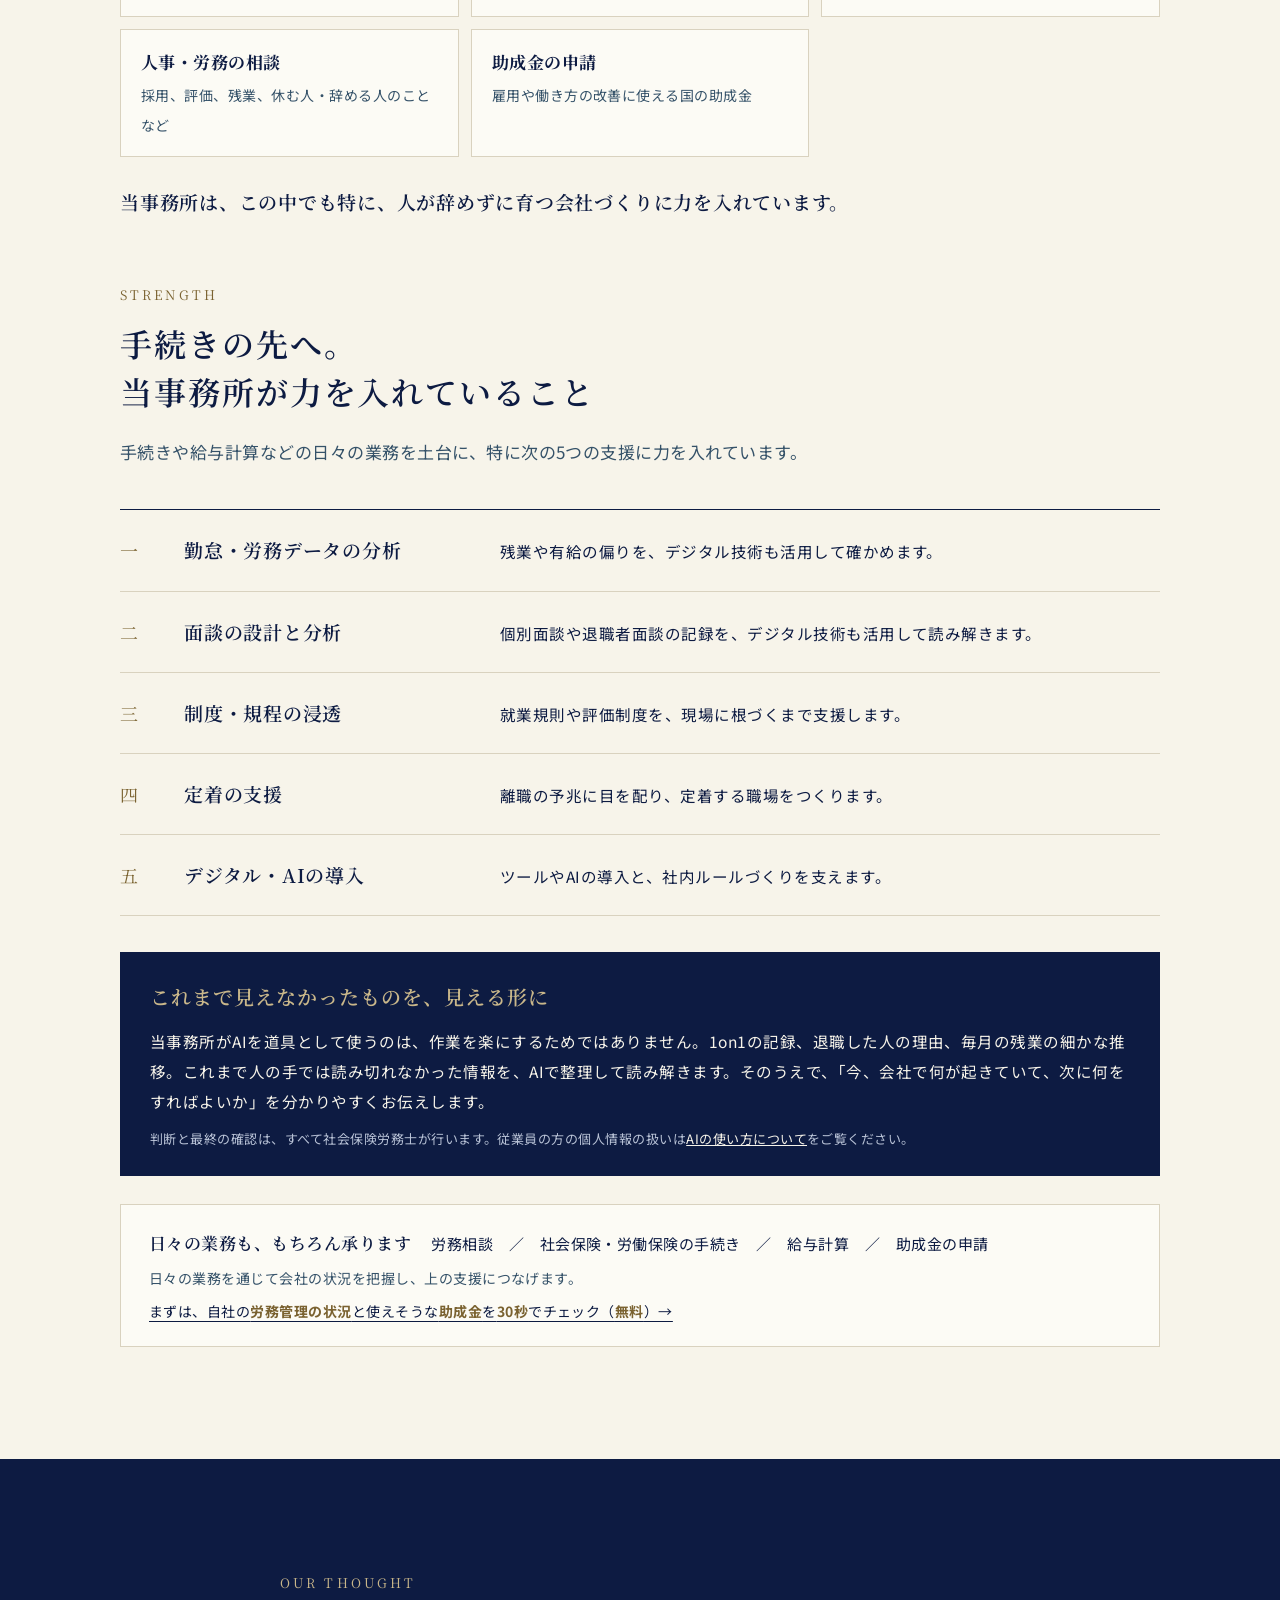
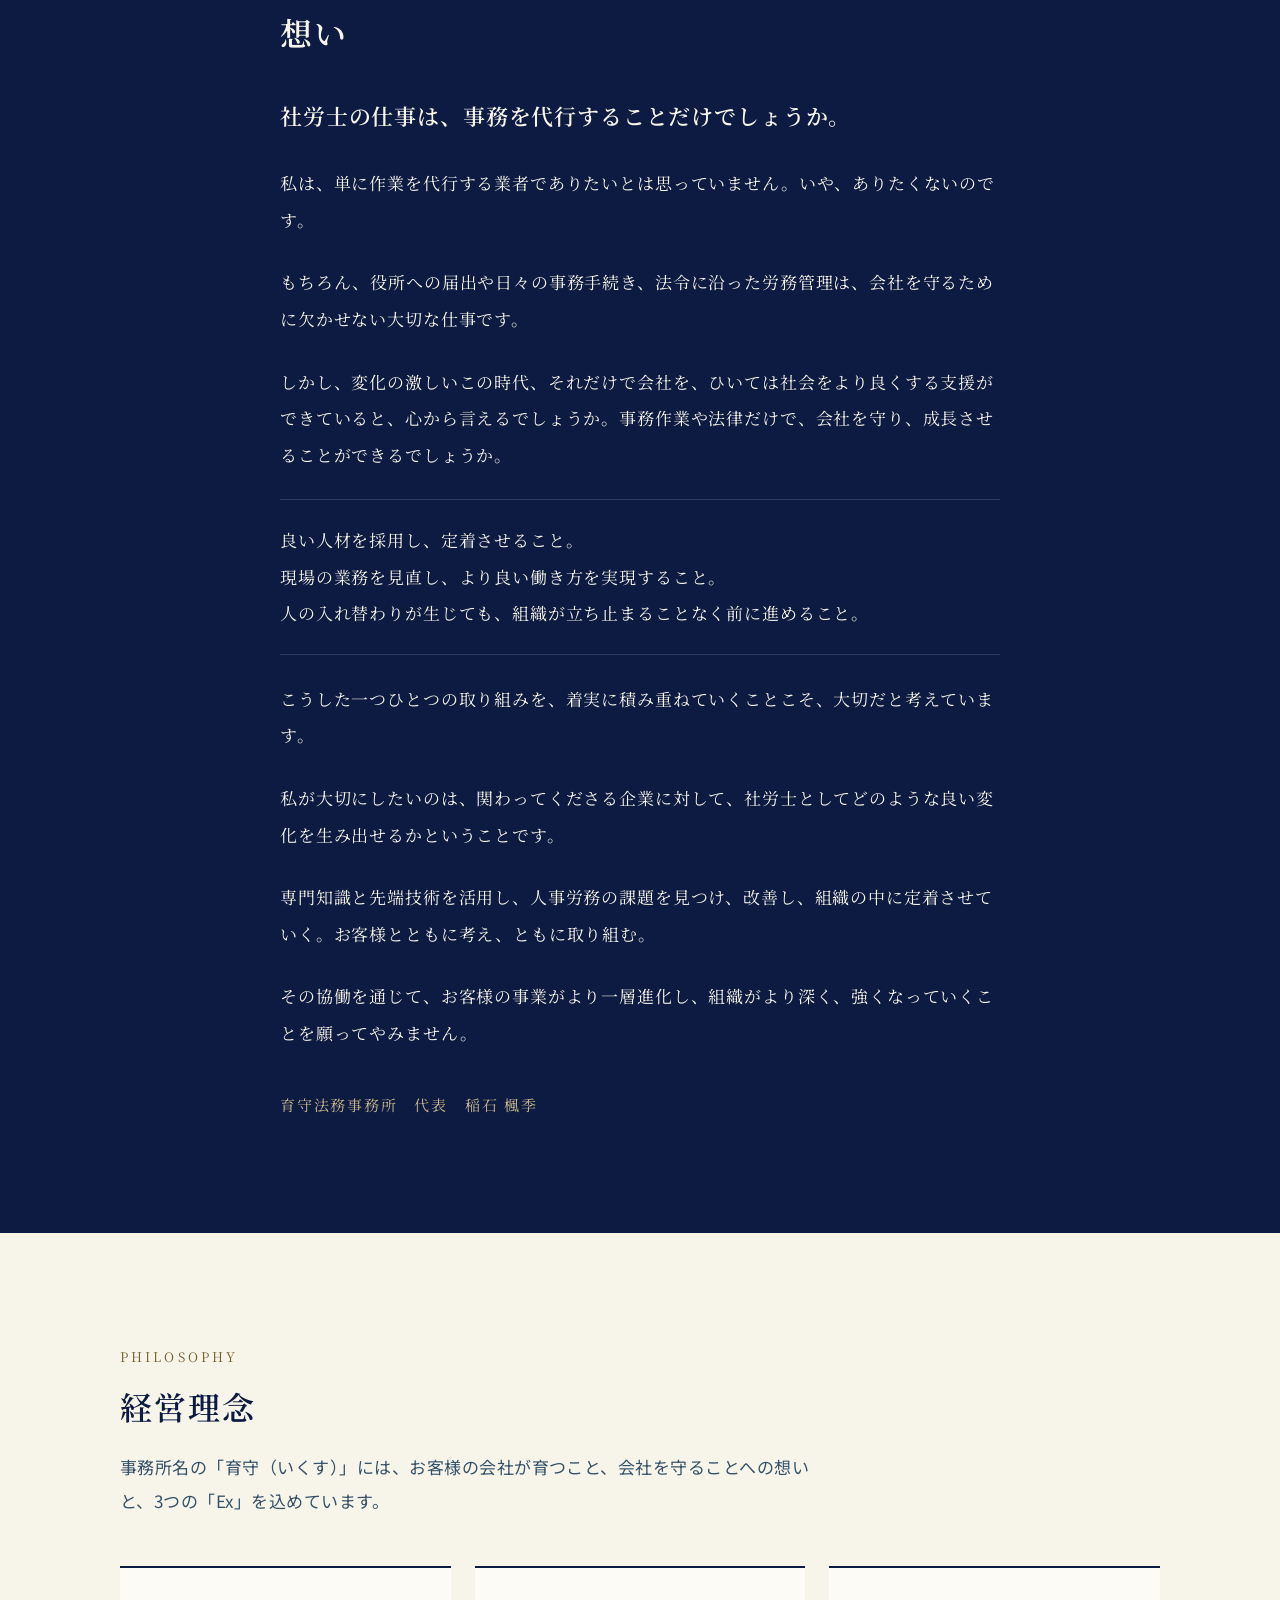
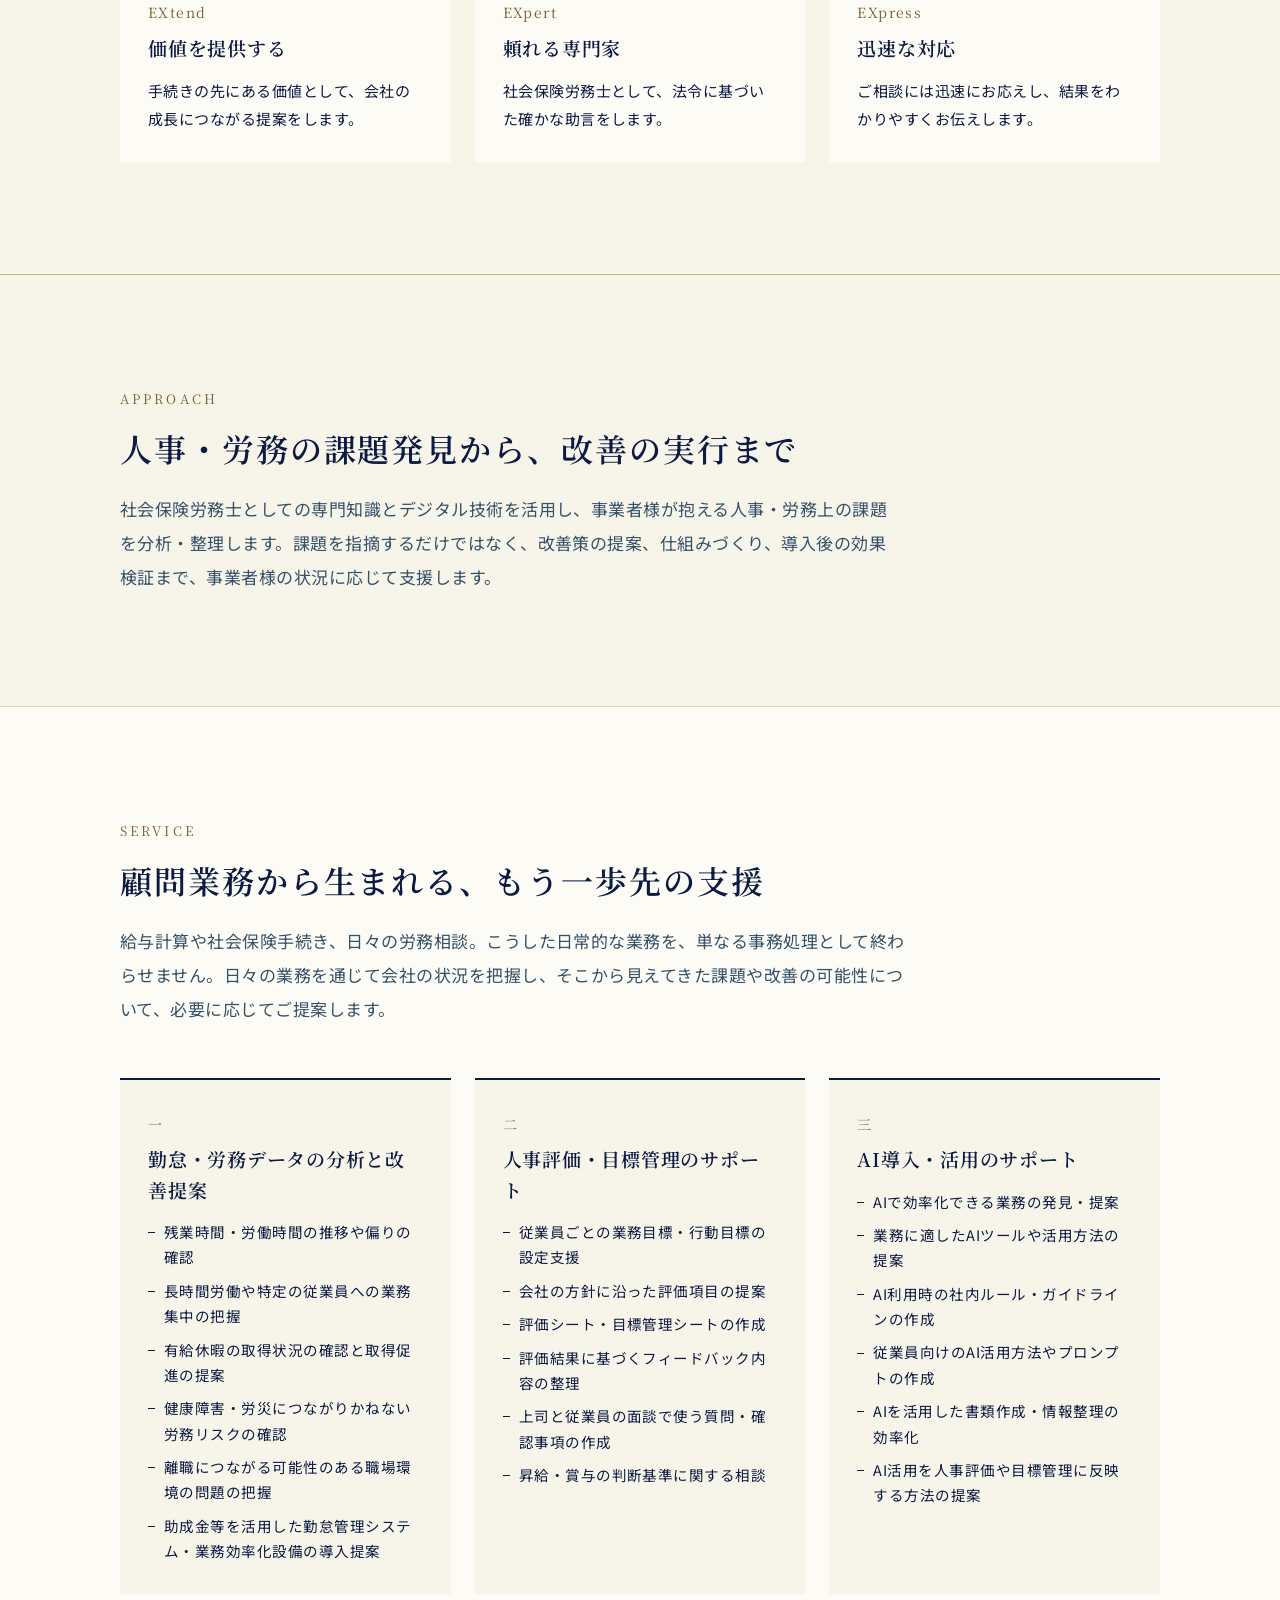
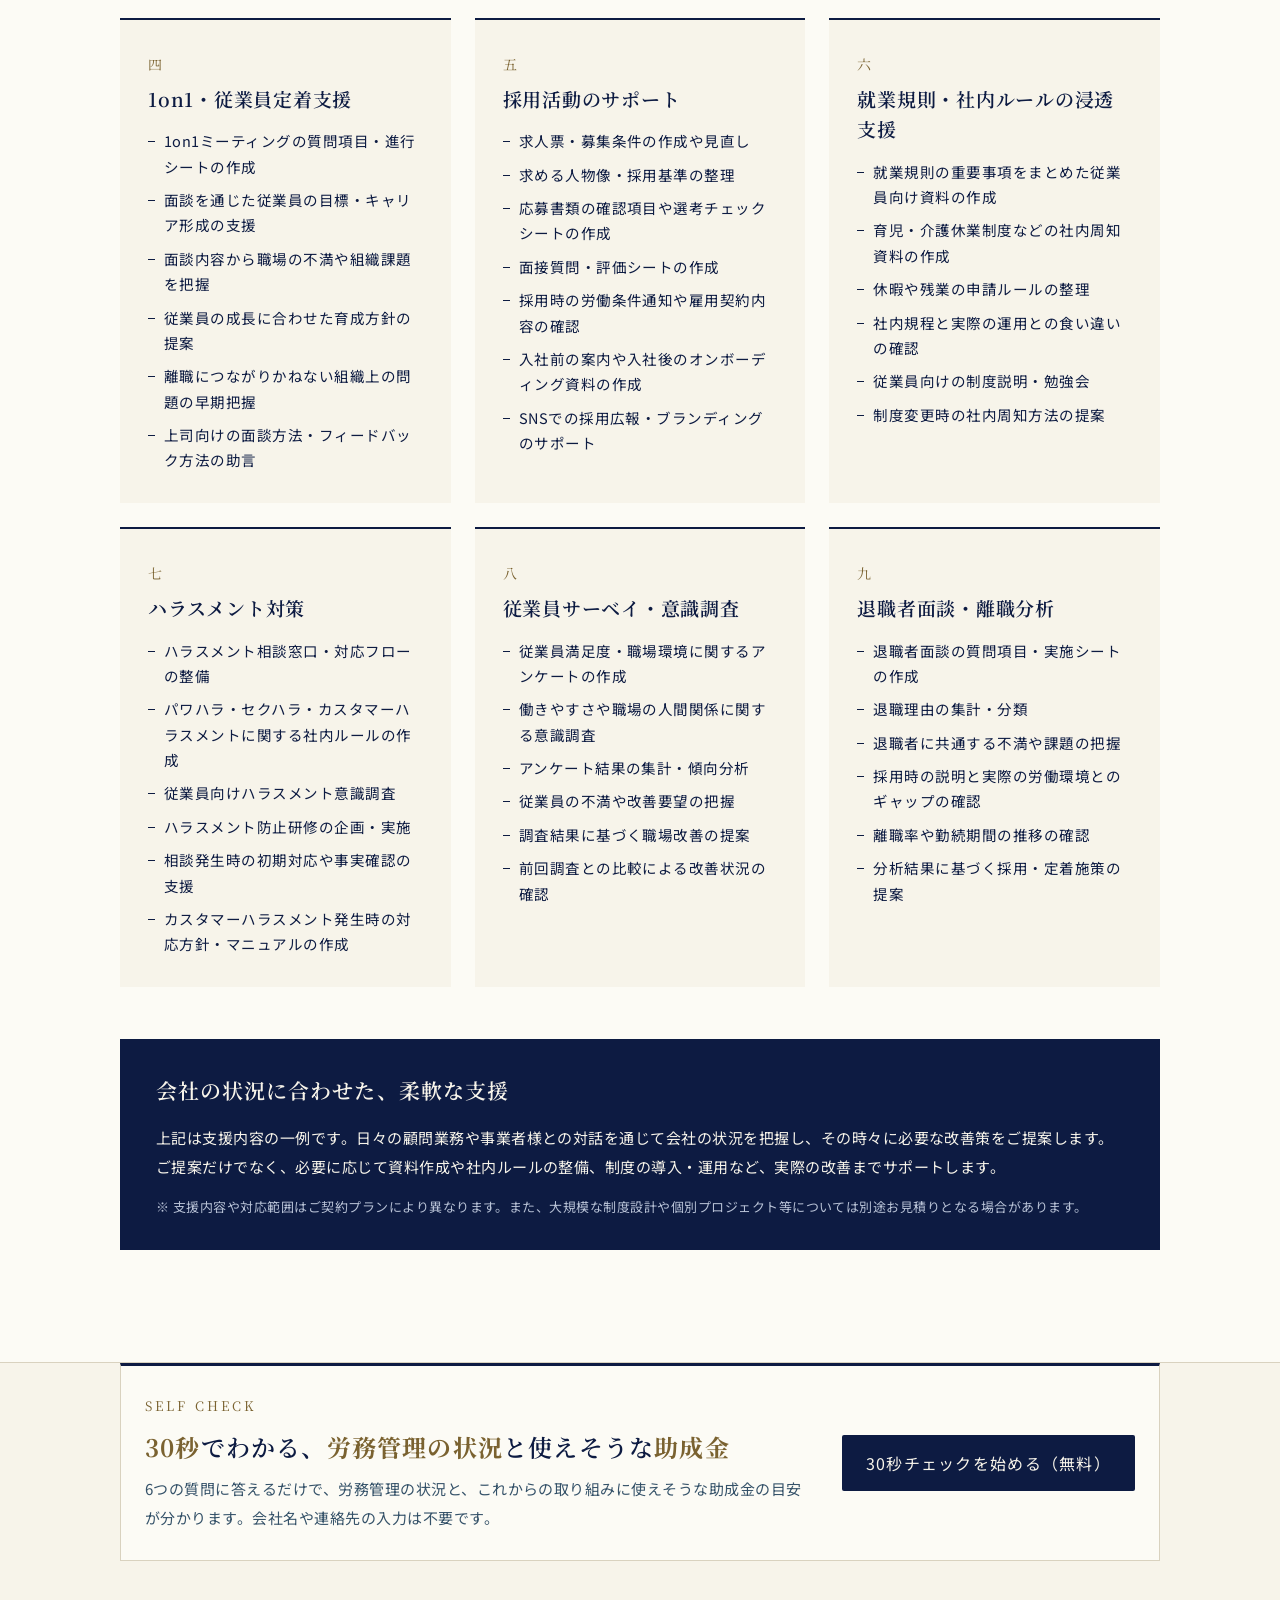
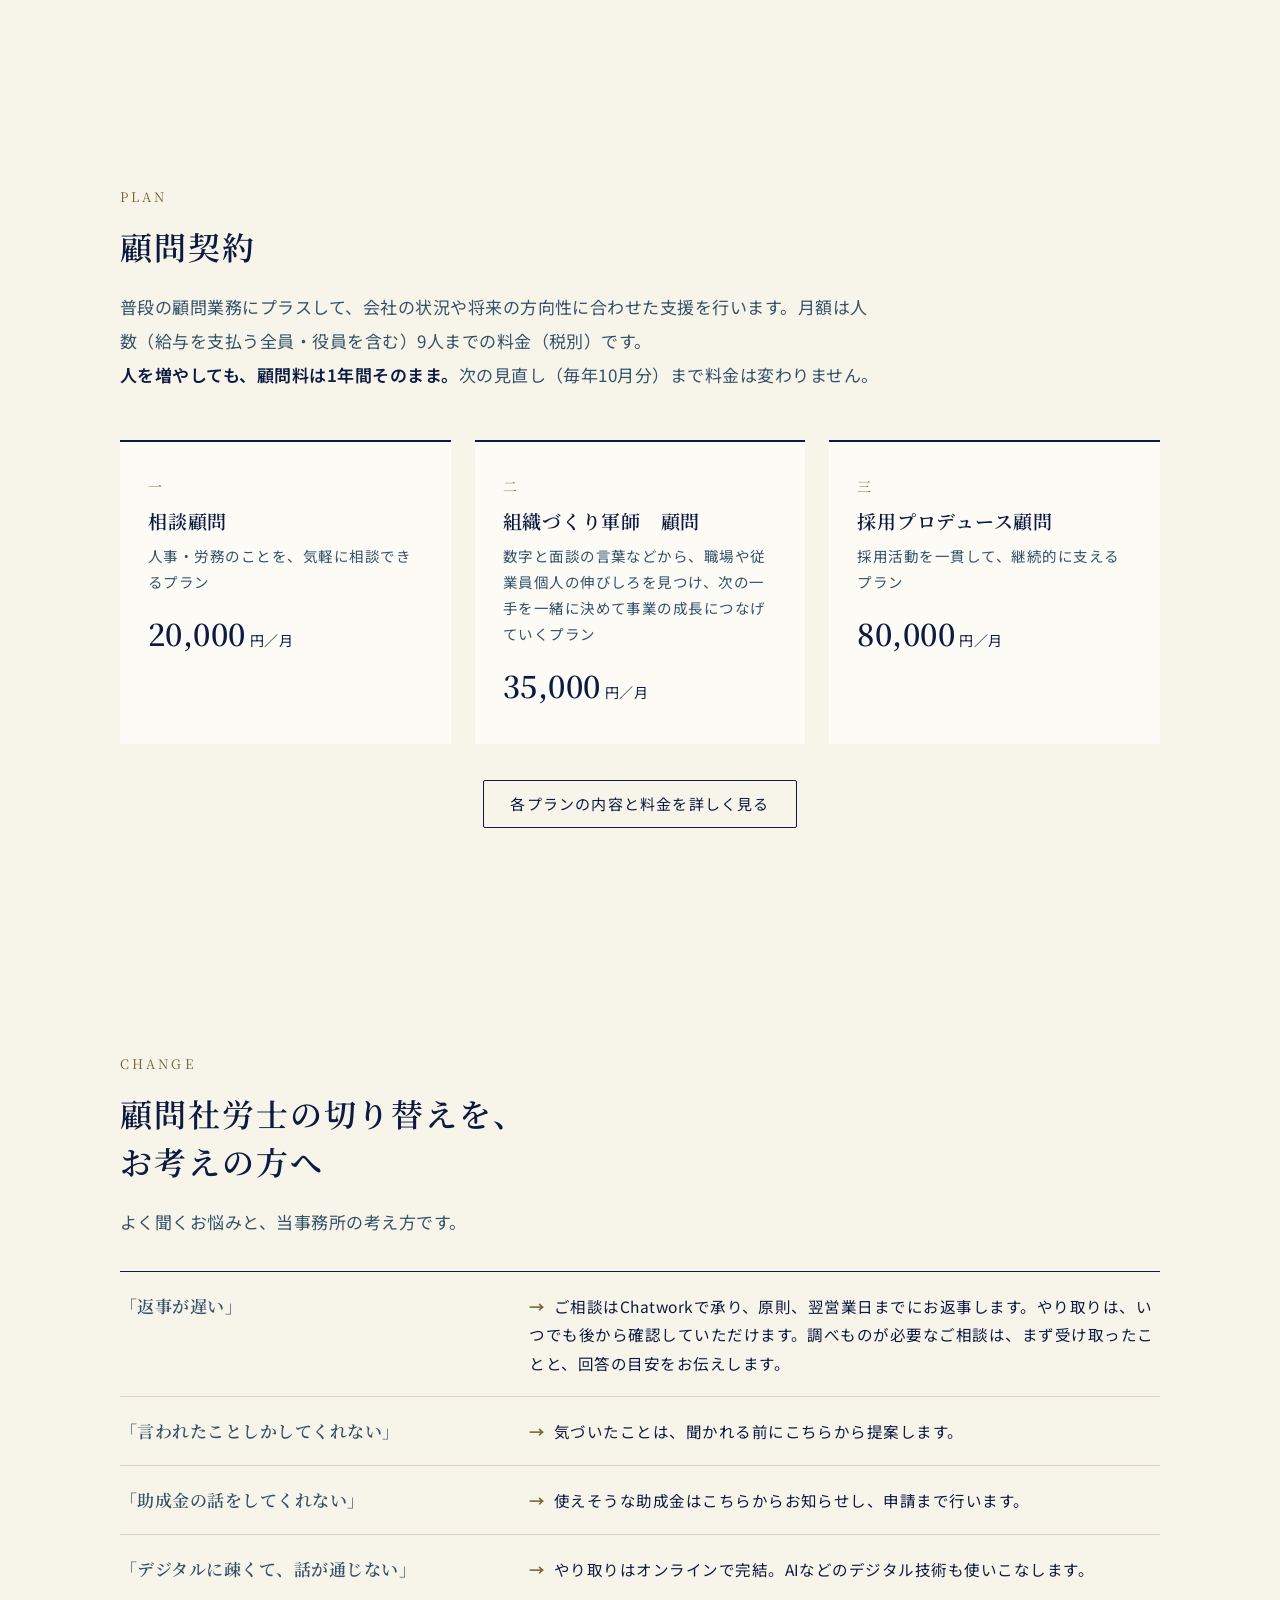
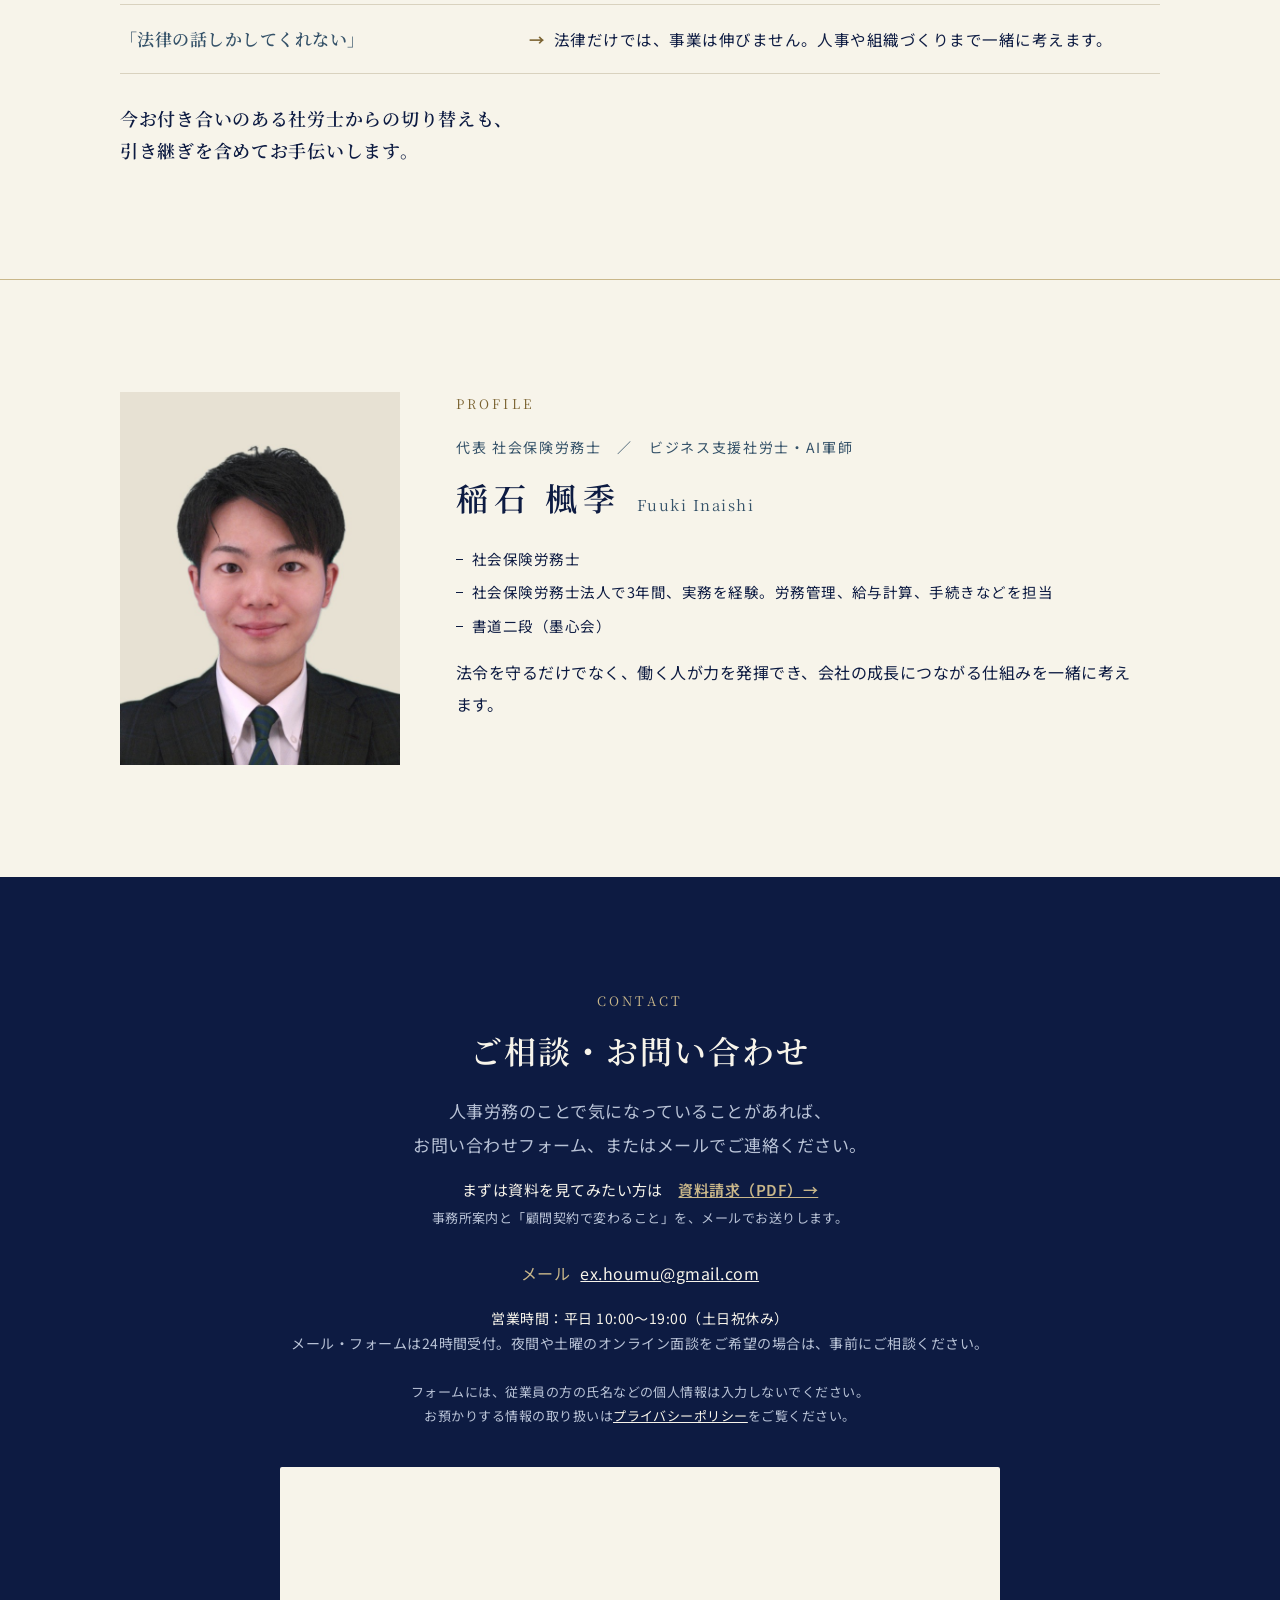
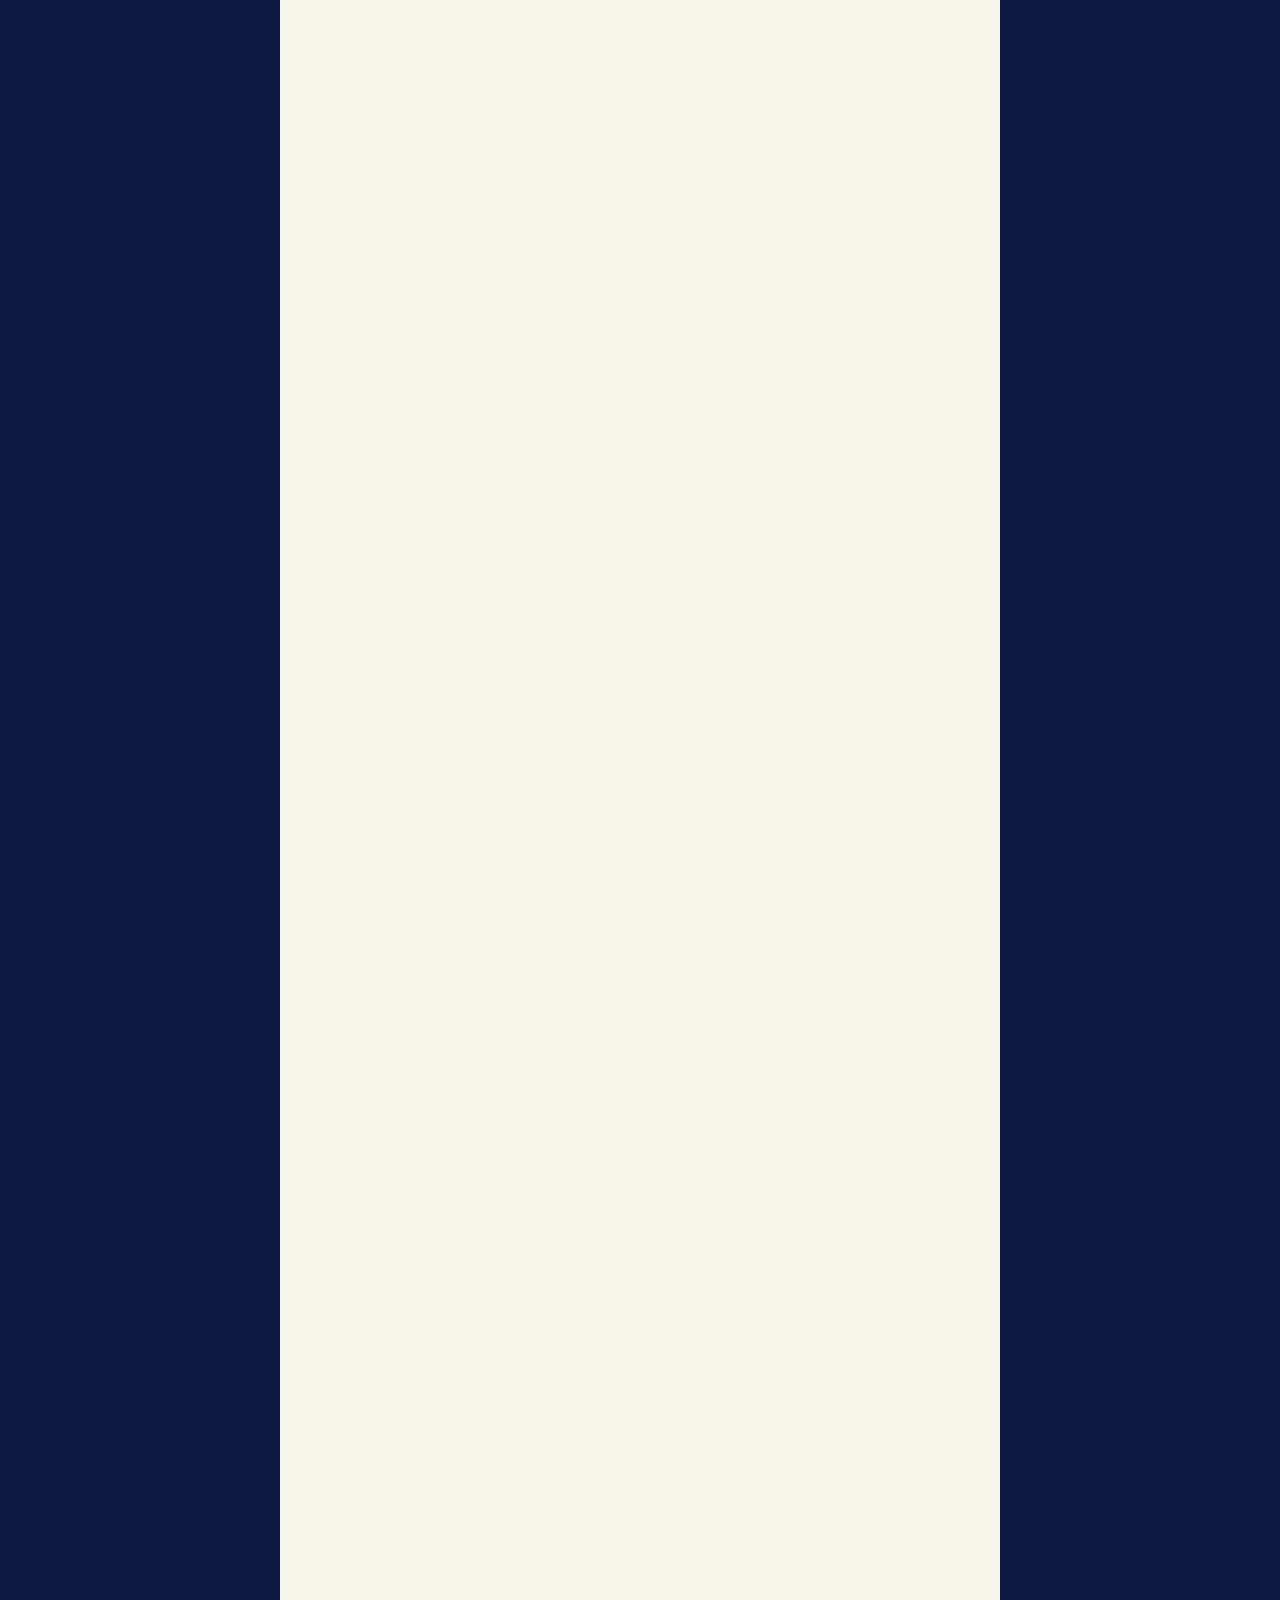
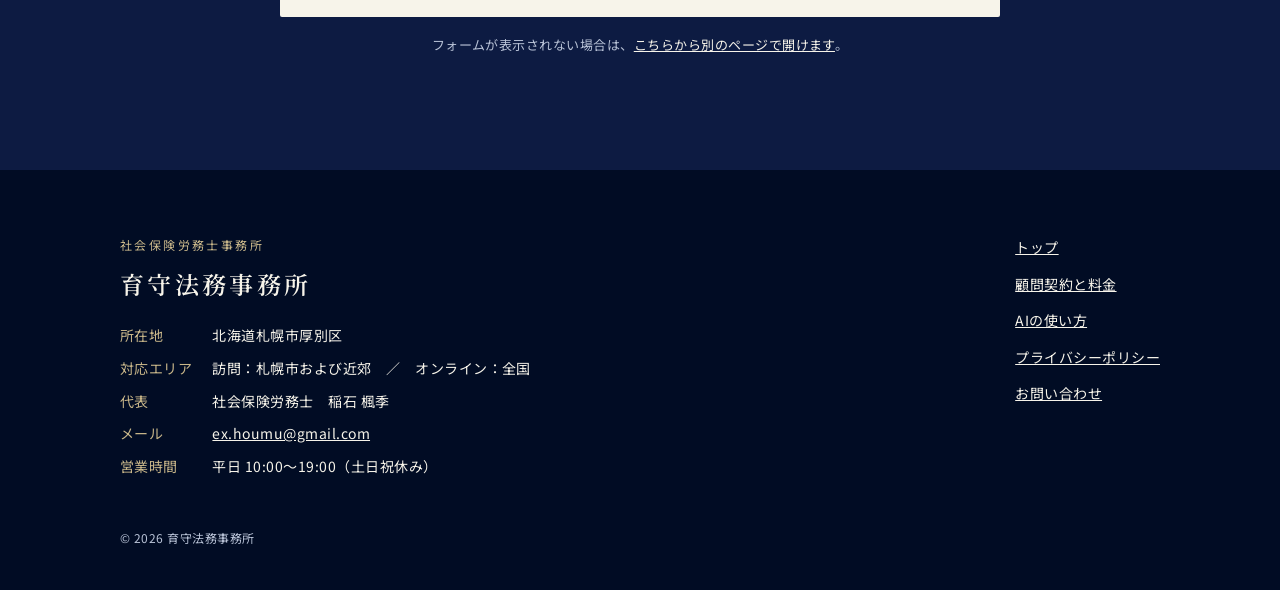
==== commit b495e9c4: "軍師顧問の説明文を更新、トップに「社労士に頼めること」を追加 Co-Authored-By: Claude Opus 5.5 <noreply@anthropic.com> Claude-Sessio" ====
--- a/index.html
+++ b/index.html
@@ -65,6 +65,22 @@
     </div>
   </section>
 
+  <section id="sharoushi" class="sec" style="padding-top: 24px; padding-bottom: 40px">
+    <div class="wrap">
+      <p class="eyebrow">ABOUT SHAROUSHI</p>
+      <h2 class="h2">そのお悩み、社会保険労務士に相談できます。</h2>
+      <p class="lead" style="max-width: 780px">社会保険労務士（社労士）は、人の雇用と働き方、社会保険の法律を専門とする国家資格です。税金やお金の専門家が税理士なら、社労士は「人と働き方」の専門家です。</p>
+      <ul style="list-style: none; margin: 28px 0 0; padding: 0; display: grid; grid-template-columns: repeat(auto-fit, minmax(min(300px, 100%), 1fr)); gap: 12px">
+        <li style="background: #FCFBF5; border: 1px solid #D9D2BF; padding: 16px 20px"><b class="serif" style="font-size: 17px">社会保険・労働保険の手続き</b><br><span style="font-size: 14px; color: #355269">入社・退社、出産・育児、ケガや病気の給付など</span></li>
+        <li style="background: #FCFBF5; border: 1px solid #D9D2BF; padding: 16px 20px"><b class="serif" style="font-size: 17px">給与計算</b><br><span style="font-size: 14px; color: #355269">保険料率や法改正に合わせた、毎月の給与の計算</span></li>
+        <li style="background: #FCFBF5; border: 1px solid #D9D2BF; padding: 16px 20px"><b class="serif" style="font-size: 17px">就業規則・社内のルールづくり</b><br><span style="font-size: 14px; color: #355269">法律に合った、会社に合ったルールを整えます</span></li>
+        <li style="background: #FCFBF5; border: 1px solid #D9D2BF; padding: 16px 20px"><b class="serif" style="font-size: 17px">人事・労務の相談</b><br><span style="font-size: 14px; color: #355269">採用、評価、残業、休む人・辞める人のことなど</span></li>
+        <li style="background: #FCFBF5; border: 1px solid #D9D2BF; padding: 16px 20px"><b class="serif" style="font-size: 17px">助成金の申請</b><br><span style="font-size: 14px; color: #355269">雇用や働き方の改善に使える国の助成金</span></li>
+      </ul>
+      <p class="serif" style="margin: 28px 0 0; font-size: 19px; font-weight: 600; letter-spacing: 0.04em; line-height: 1.8">当事務所は、この中でも特に、人が辞めずに育つ会社づくりに力を入れています。</p>
+    </div>
+  </section>
+
   <section id="strength" class="sec" style="padding-top: 24px">
     <div class="wrap">
       <p class="eyebrow">STRENGTH</p>
@@ -186,7 +202,7 @@
       <p class="lead" style="max-width: 760px">普段の顧問業務にプラスして、会社の状況や将来の方向性に合わせた支援を行います。月額は人数（給与を支払う全員・役員を含む）9人までの料金（税別）です。<br><strong style="font-weight: 600; color: #0D1B42">人を増やしても、顧問料は1年間そのまま。</strong>次の見直し（毎年10月分）まで料金は変わりません。</p>
       <div class="grid3" style="margin-top: 48px">
         <div class="card"><span class="num">一</span><h3 style="margin-bottom: 6px">相談顧問</h3><p style="margin: 0; font-size: 14.5px; line-height: 1.8; color: #355269">人事・労務のことを、気軽に相談できるプラン</p><p class="price">20,000<small>円／月</small></p></div>
-        <div class="card"><span class="num">二</span><h3 style="margin-bottom: 6px">組織づくり軍師　顧問</h3><p style="margin: 0; font-size: 14.5px; line-height: 1.8; color: #355269">こちらから次の一手を届け、人が辞めずに育つ会社をつくるプラン</p><p class="price">35,000<small>円／月</small></p></div>
+        <div class="card"><span class="num">二</span><h3 style="margin-bottom: 6px">組織づくり軍師　顧問</h3><p style="margin: 0; font-size: 14.5px; line-height: 1.8; color: #355269">数字と面談の言葉などから、職場や従業員個人の伸びしろを見つけ、次の一手を一緒に決めて事業の成長につなげていくプラン</p><p class="price">35,000<small>円／月</small></p></div>
         <div class="card"><span class="num">三</span><h3 style="margin-bottom: 6px">採用プロデュース顧問</h3><p style="margin: 0; font-size: 14.5px; line-height: 1.8; color: #355269">採用活動を一貫して、継続的に支えるプラン</p><p class="price">80,000<small>円／月</small></p></div>
       </div>
       <div style="margin-top: 36px; display: flex; justify-content: center">
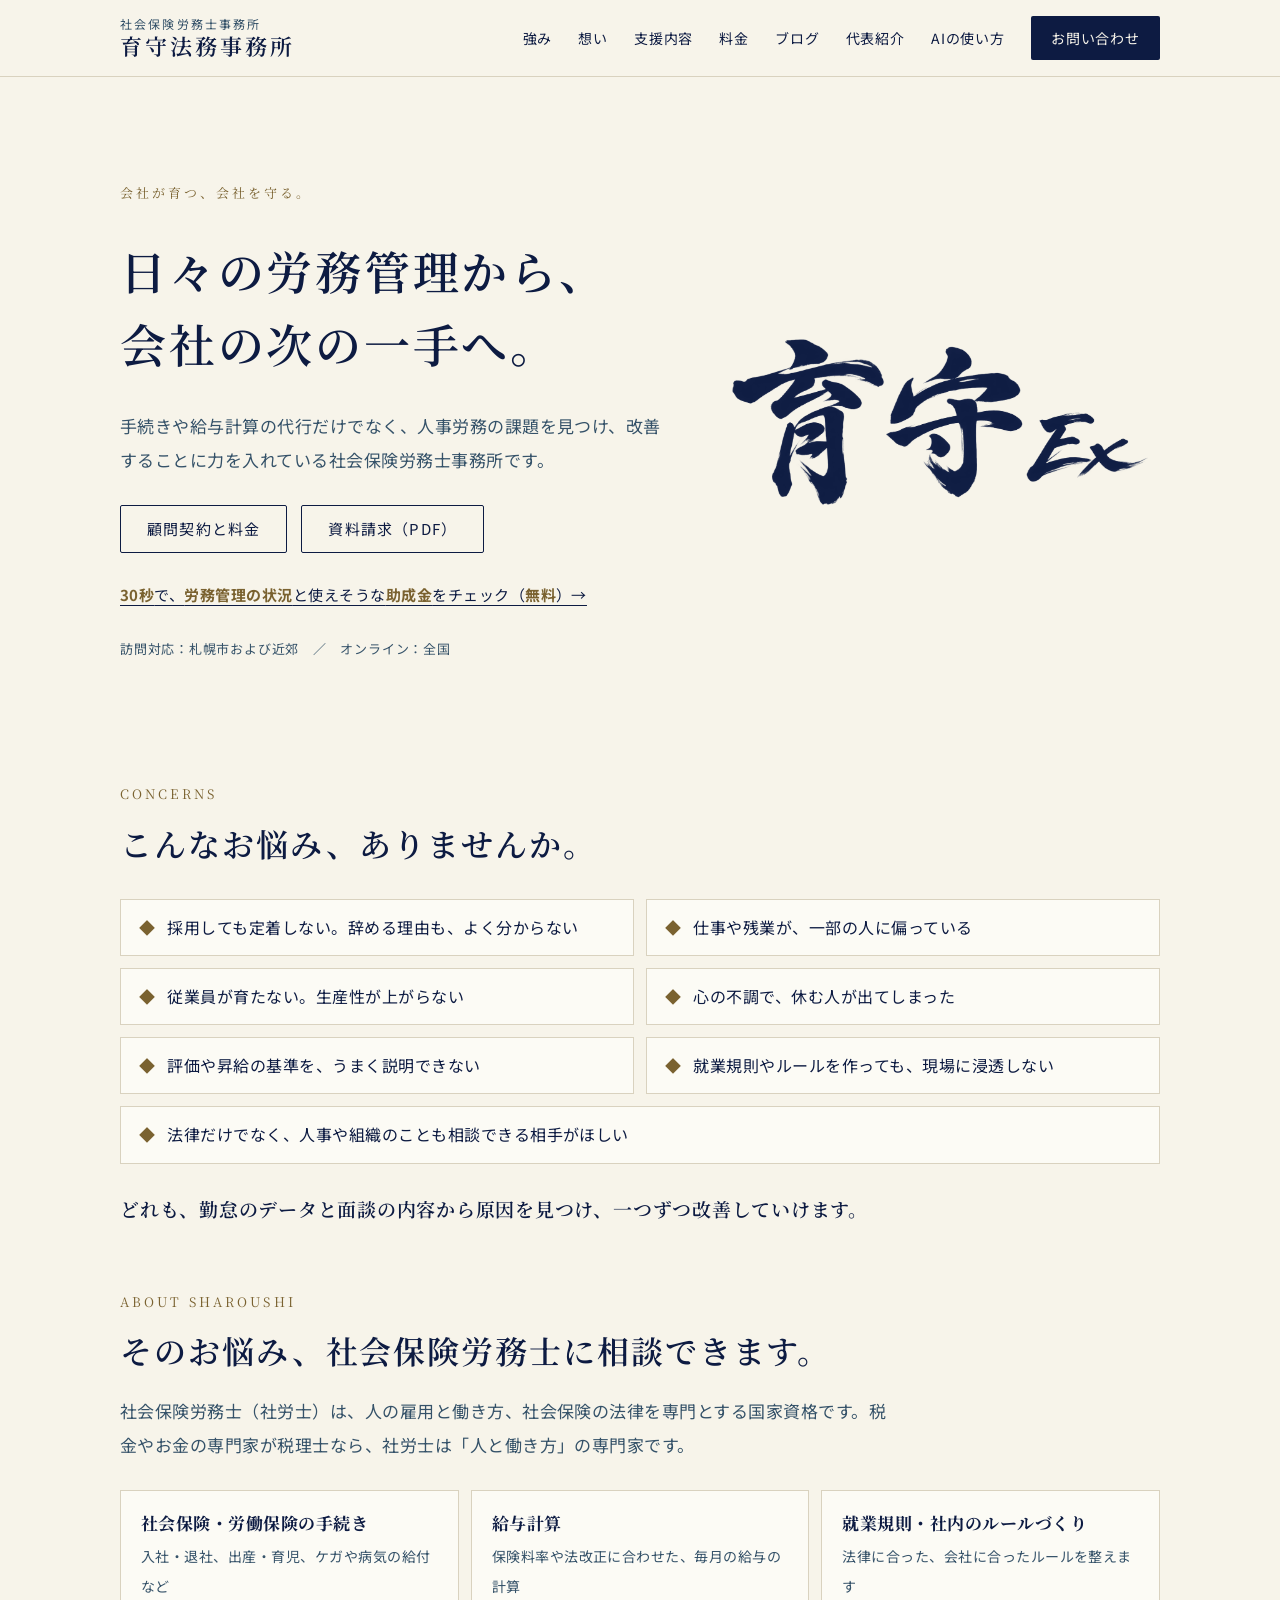
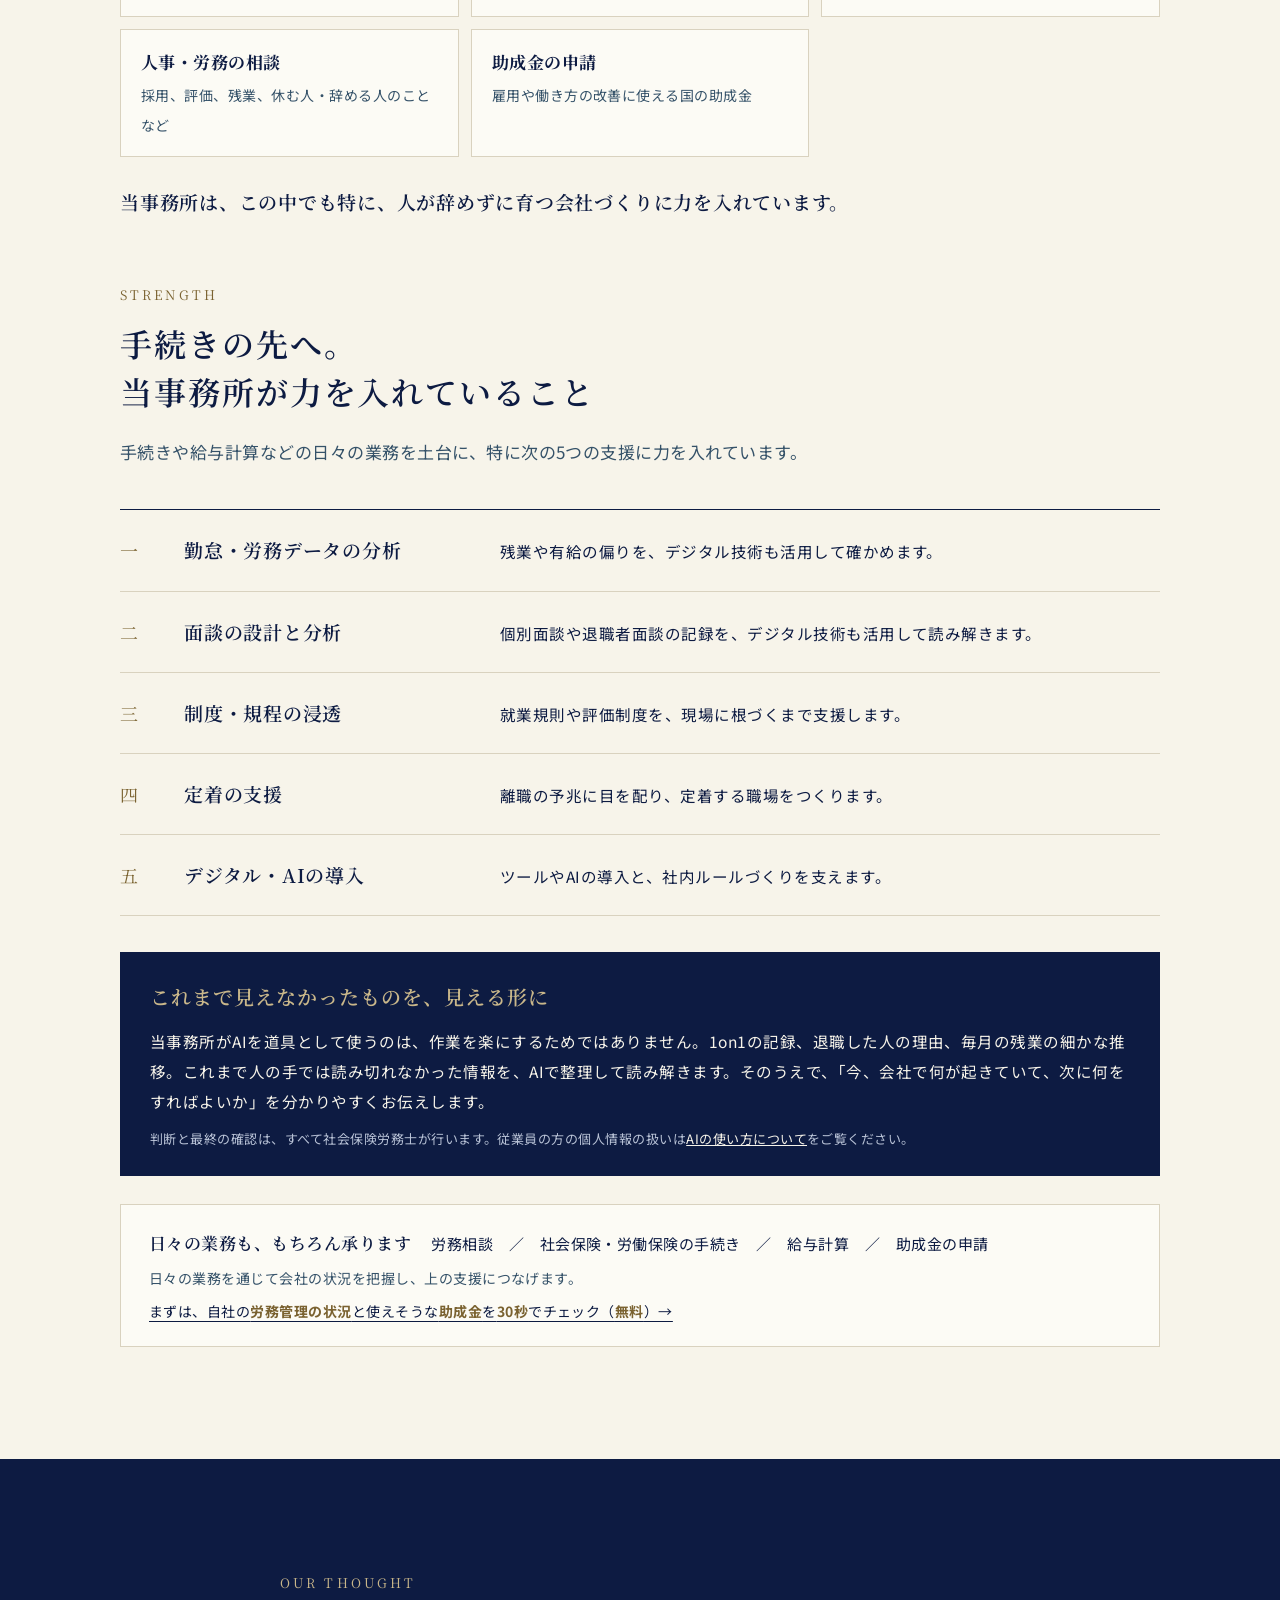
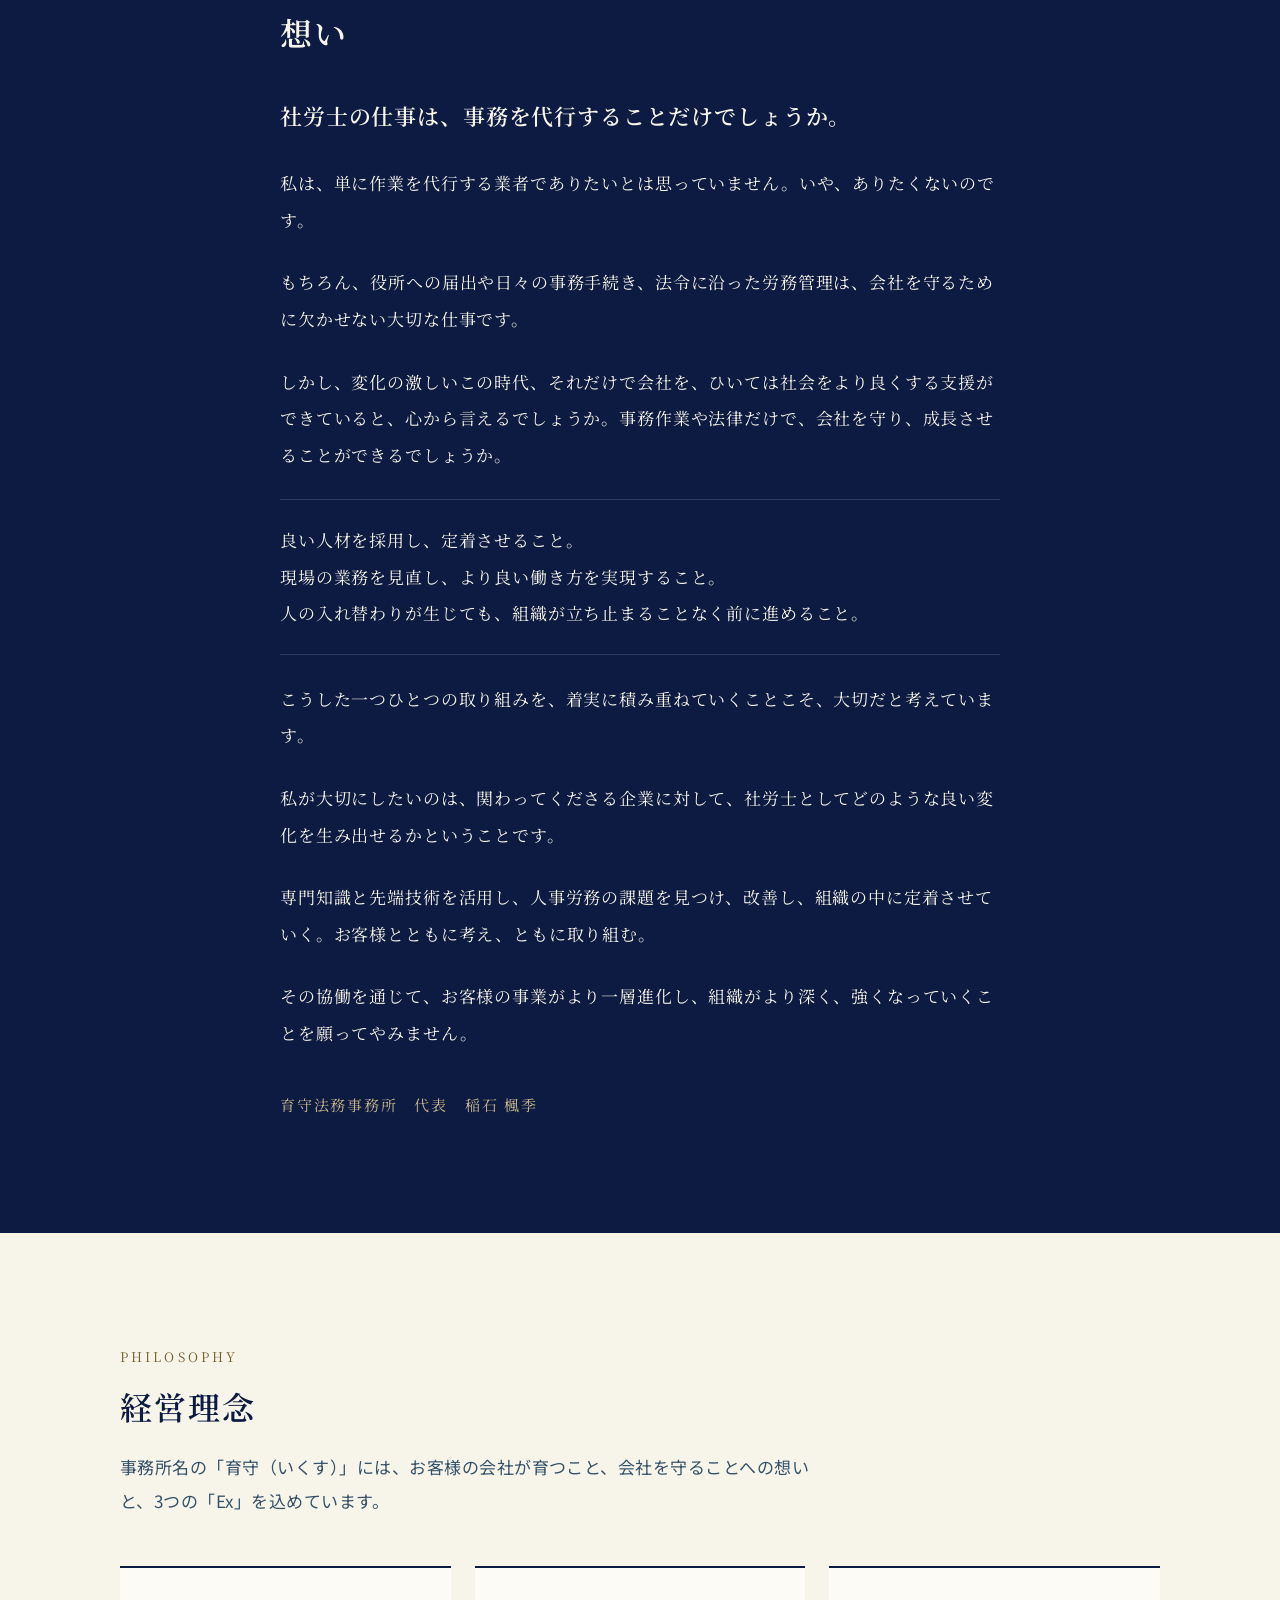
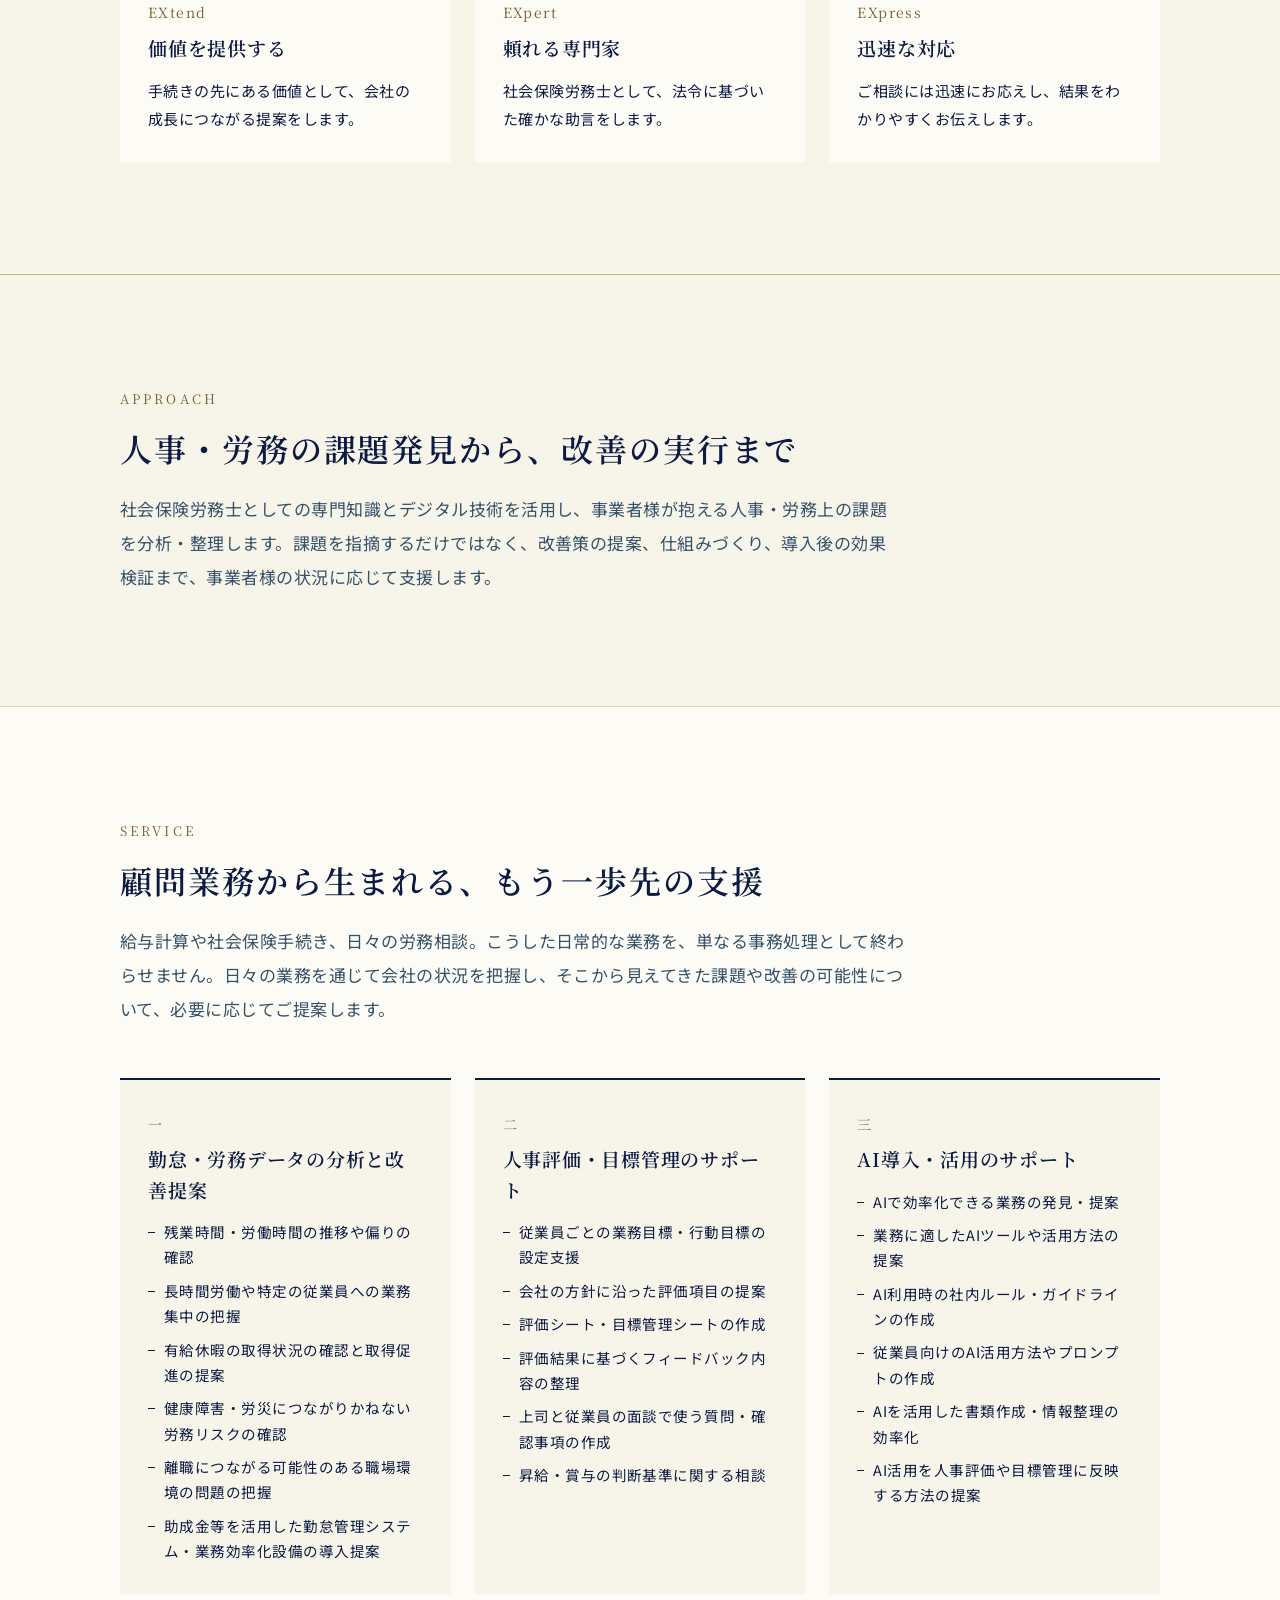
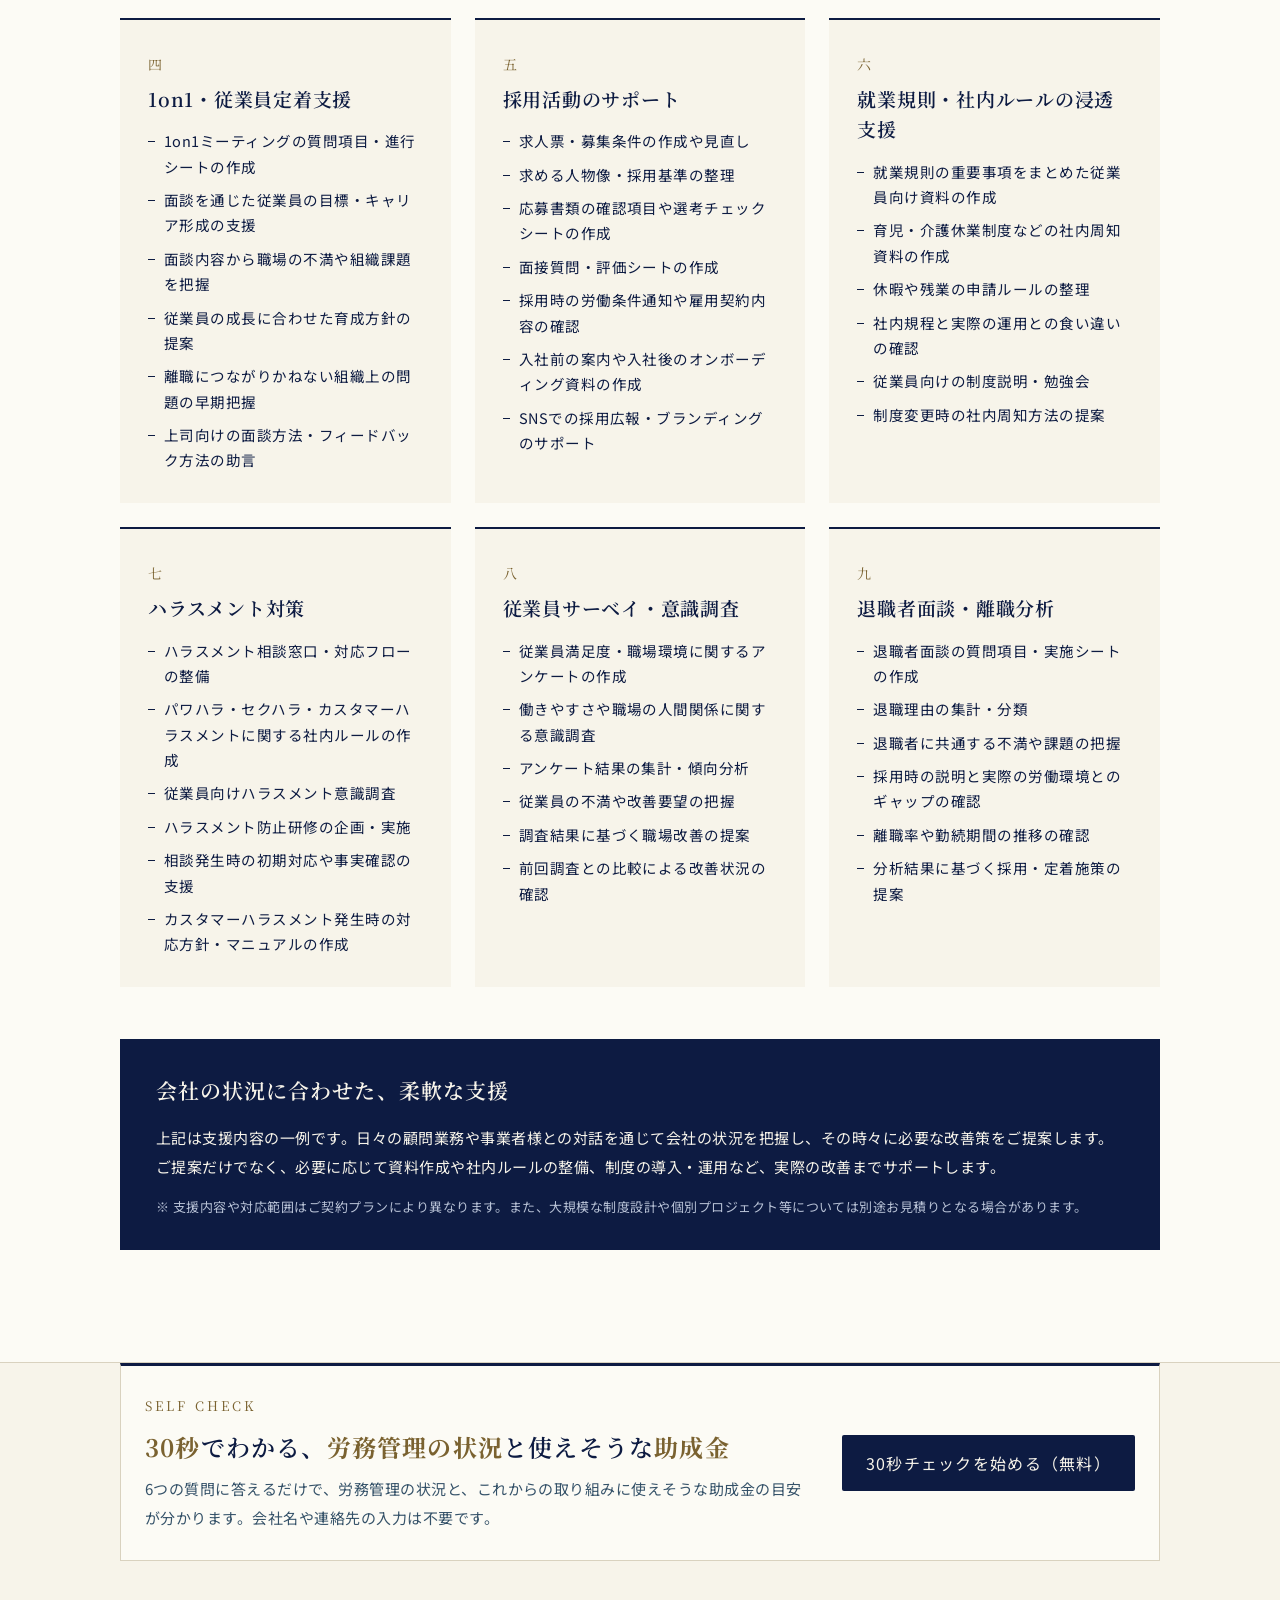
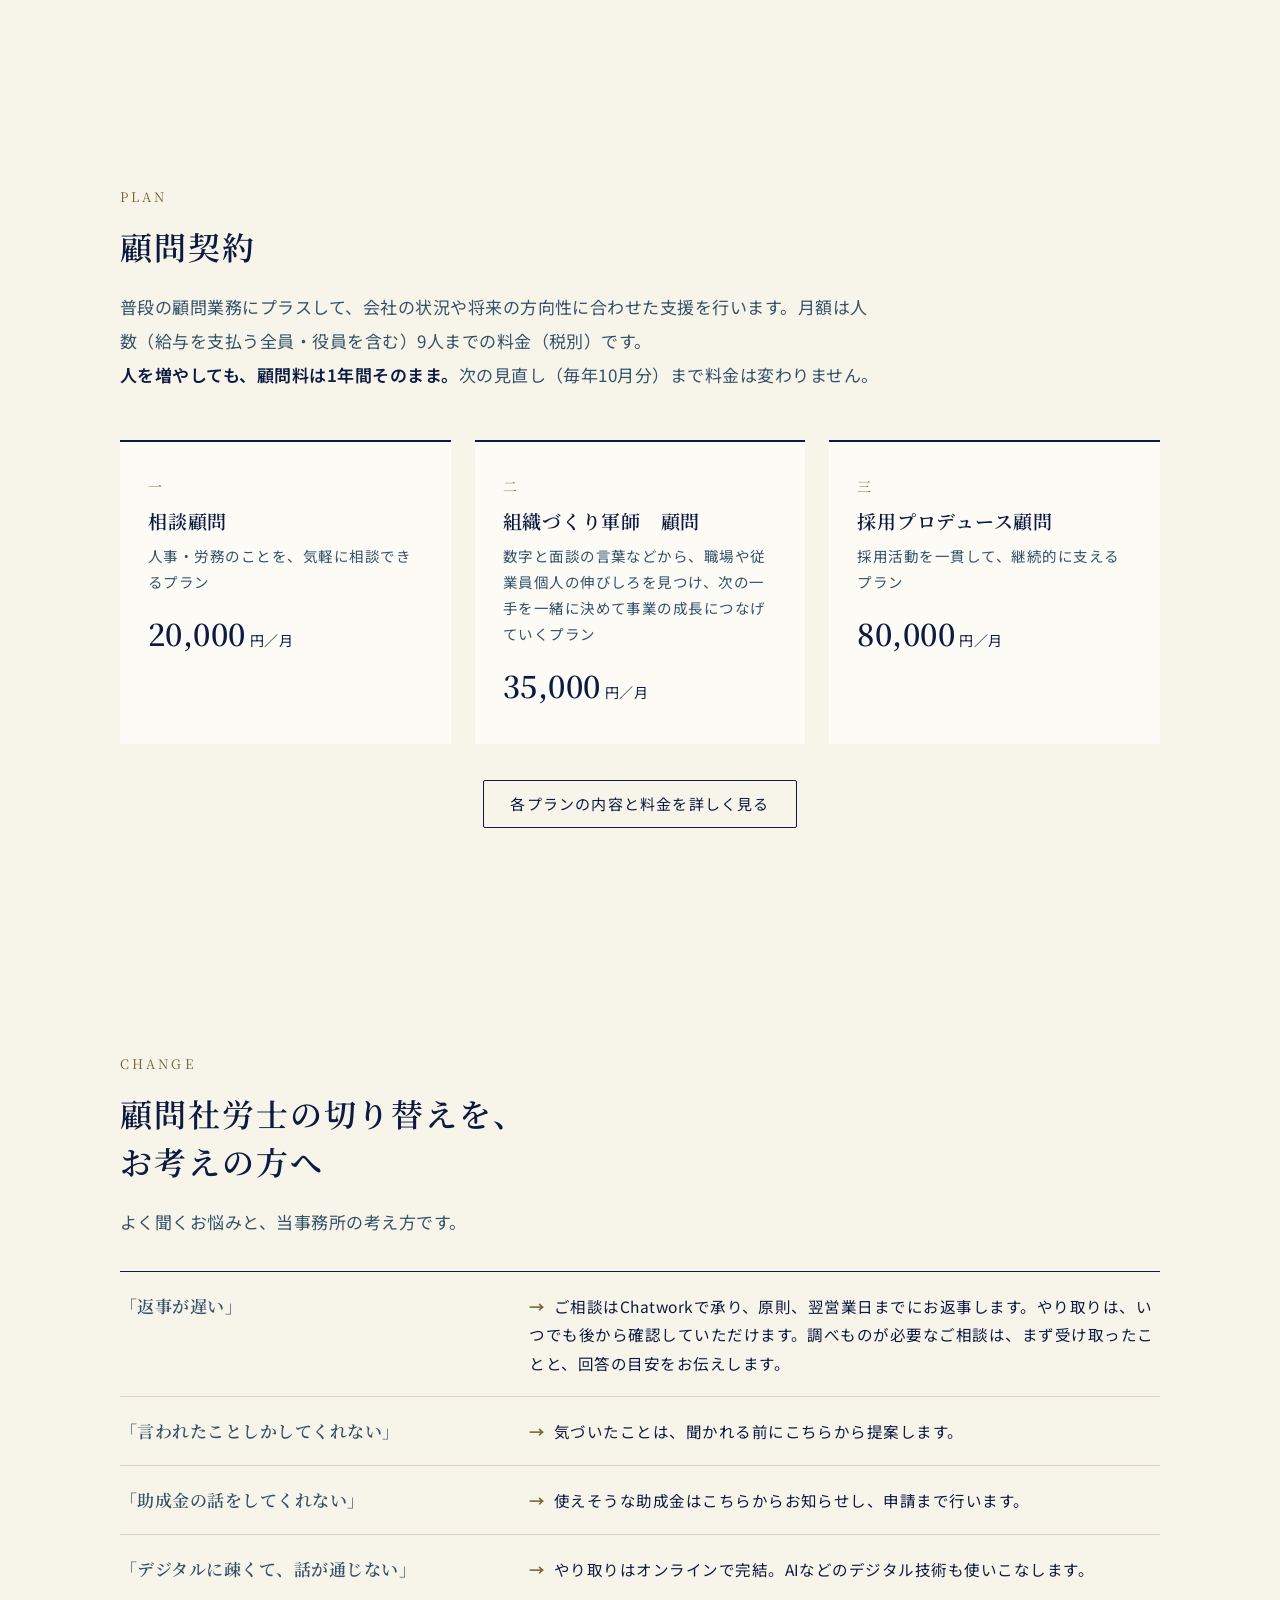
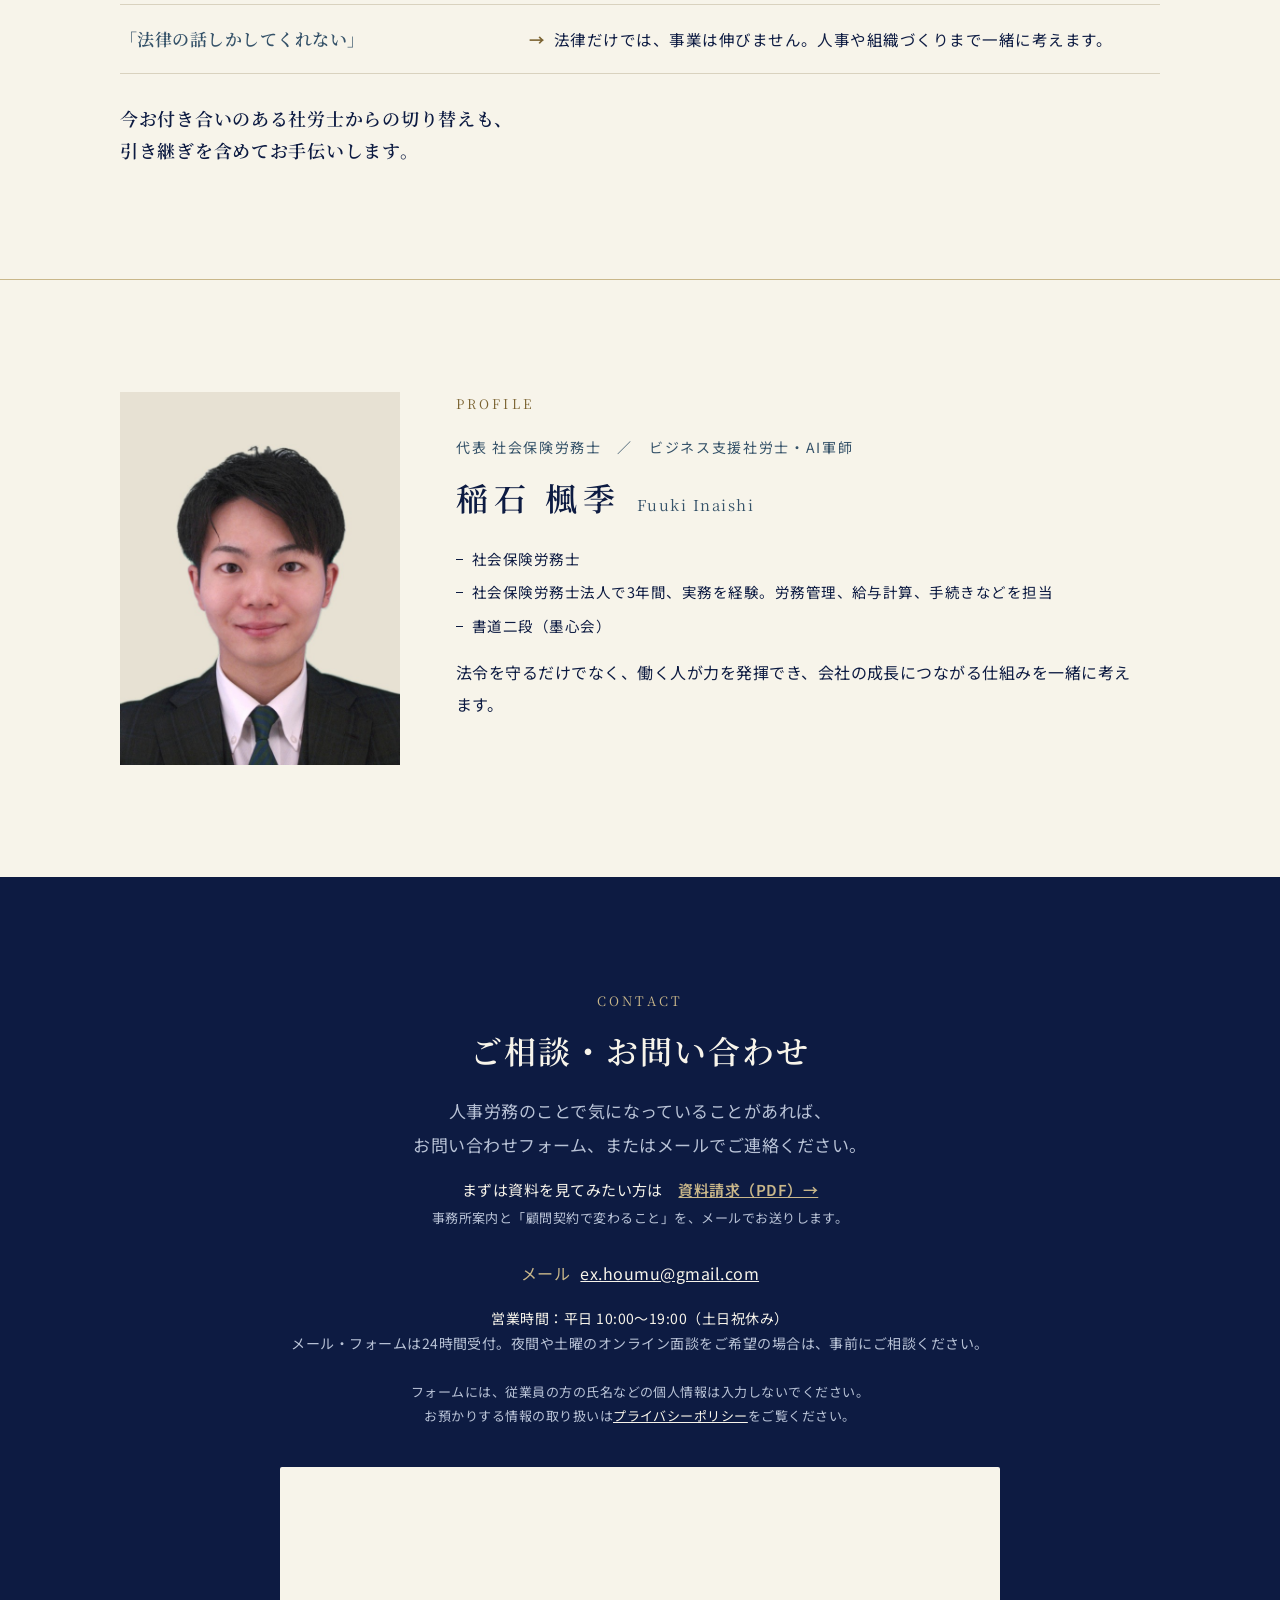
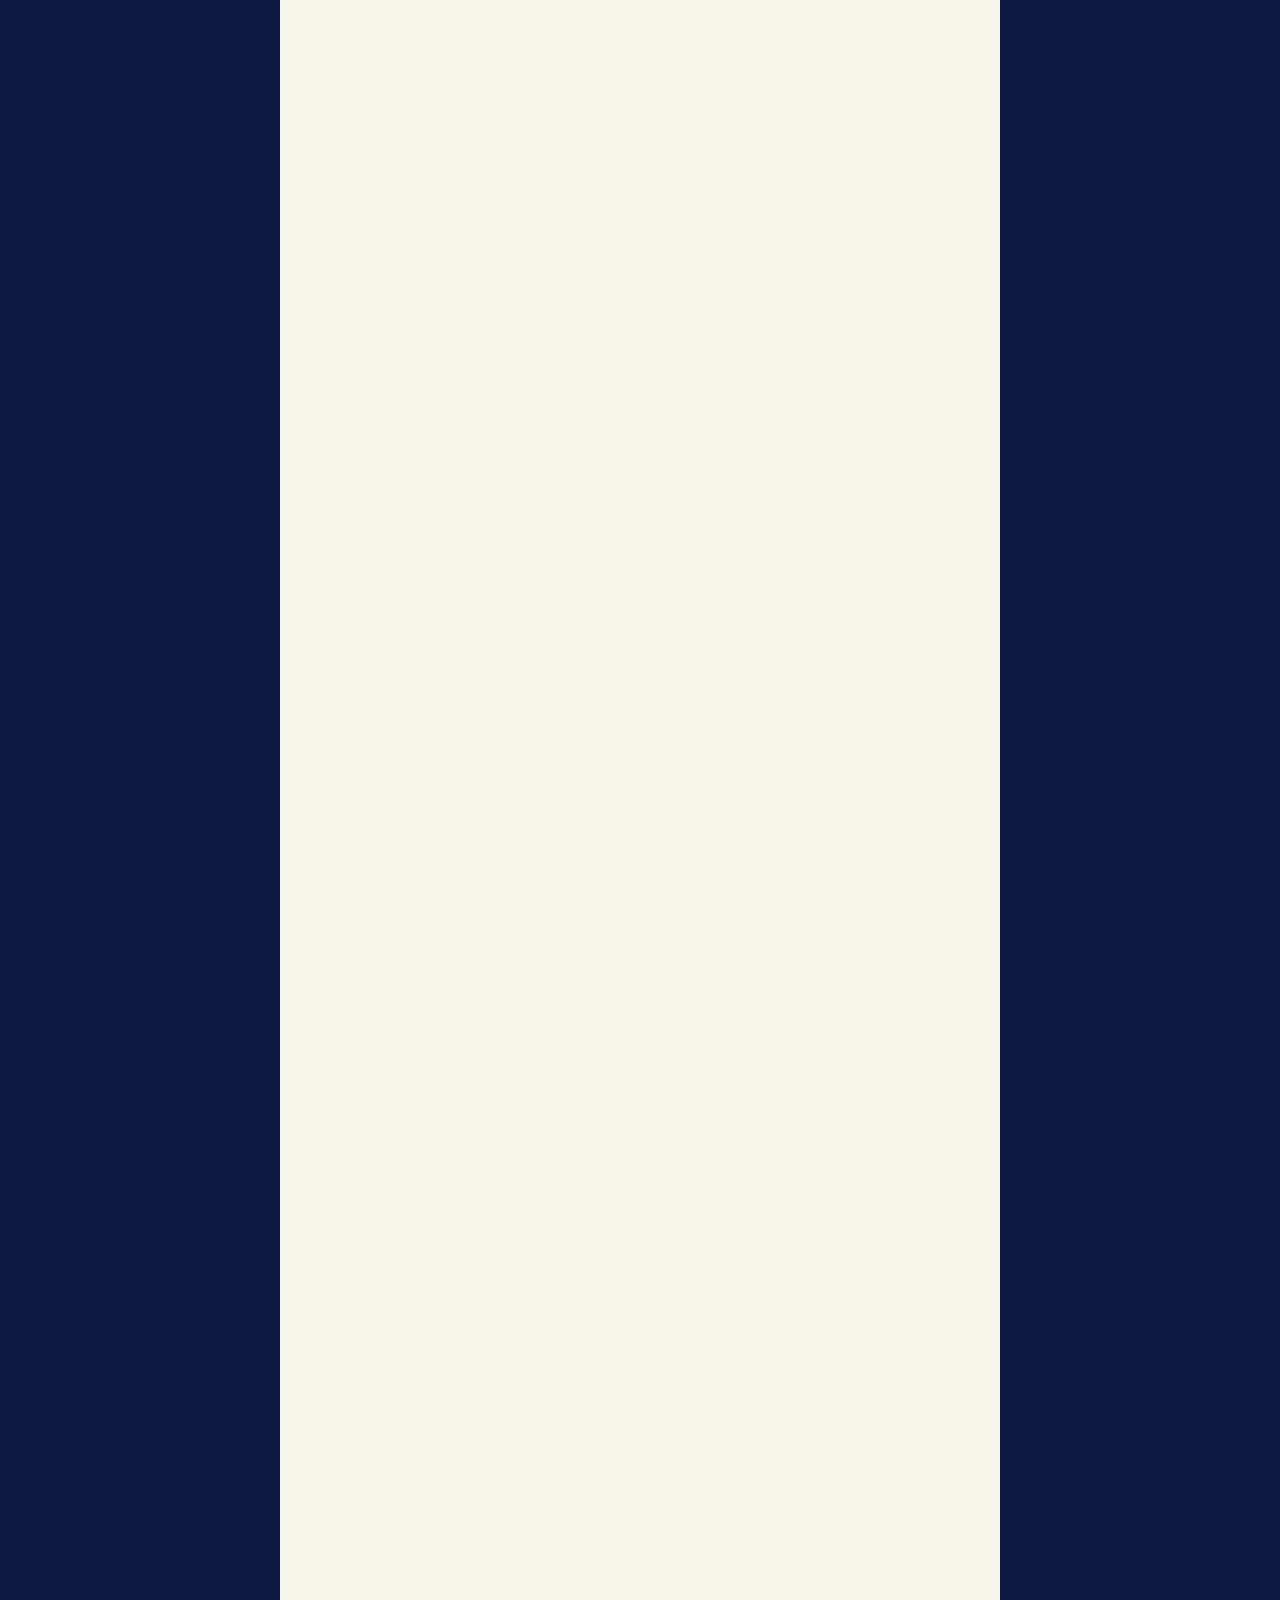
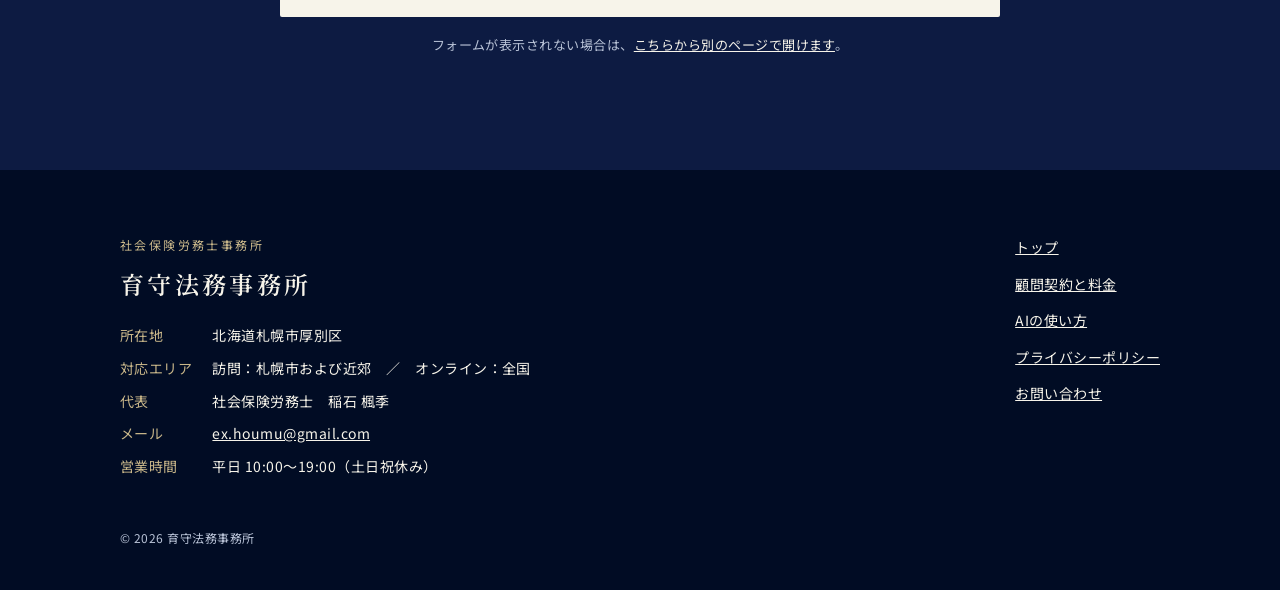
==== commit 710233c0: "メニューに「ブログ」を追加 Co-Authored-By: Claude Opus 5.5 <noreply@anthropic.com> Claude-Session: https://claude" ====
--- a/index.html
+++ b/index.html
@@ -29,6 +29,7 @@
         <a href="#omoi">想い</a>
         <a href="#service">支援内容</a>
         <a href="price.html">料金</a>
+        <a href="blog/">ブログ</a>
         <a href="#profile">代表紹介</a>
         <a href="ai.html">AIの使い方</a>
         <a class="btn" href="#contact">お問い合わせ</a>
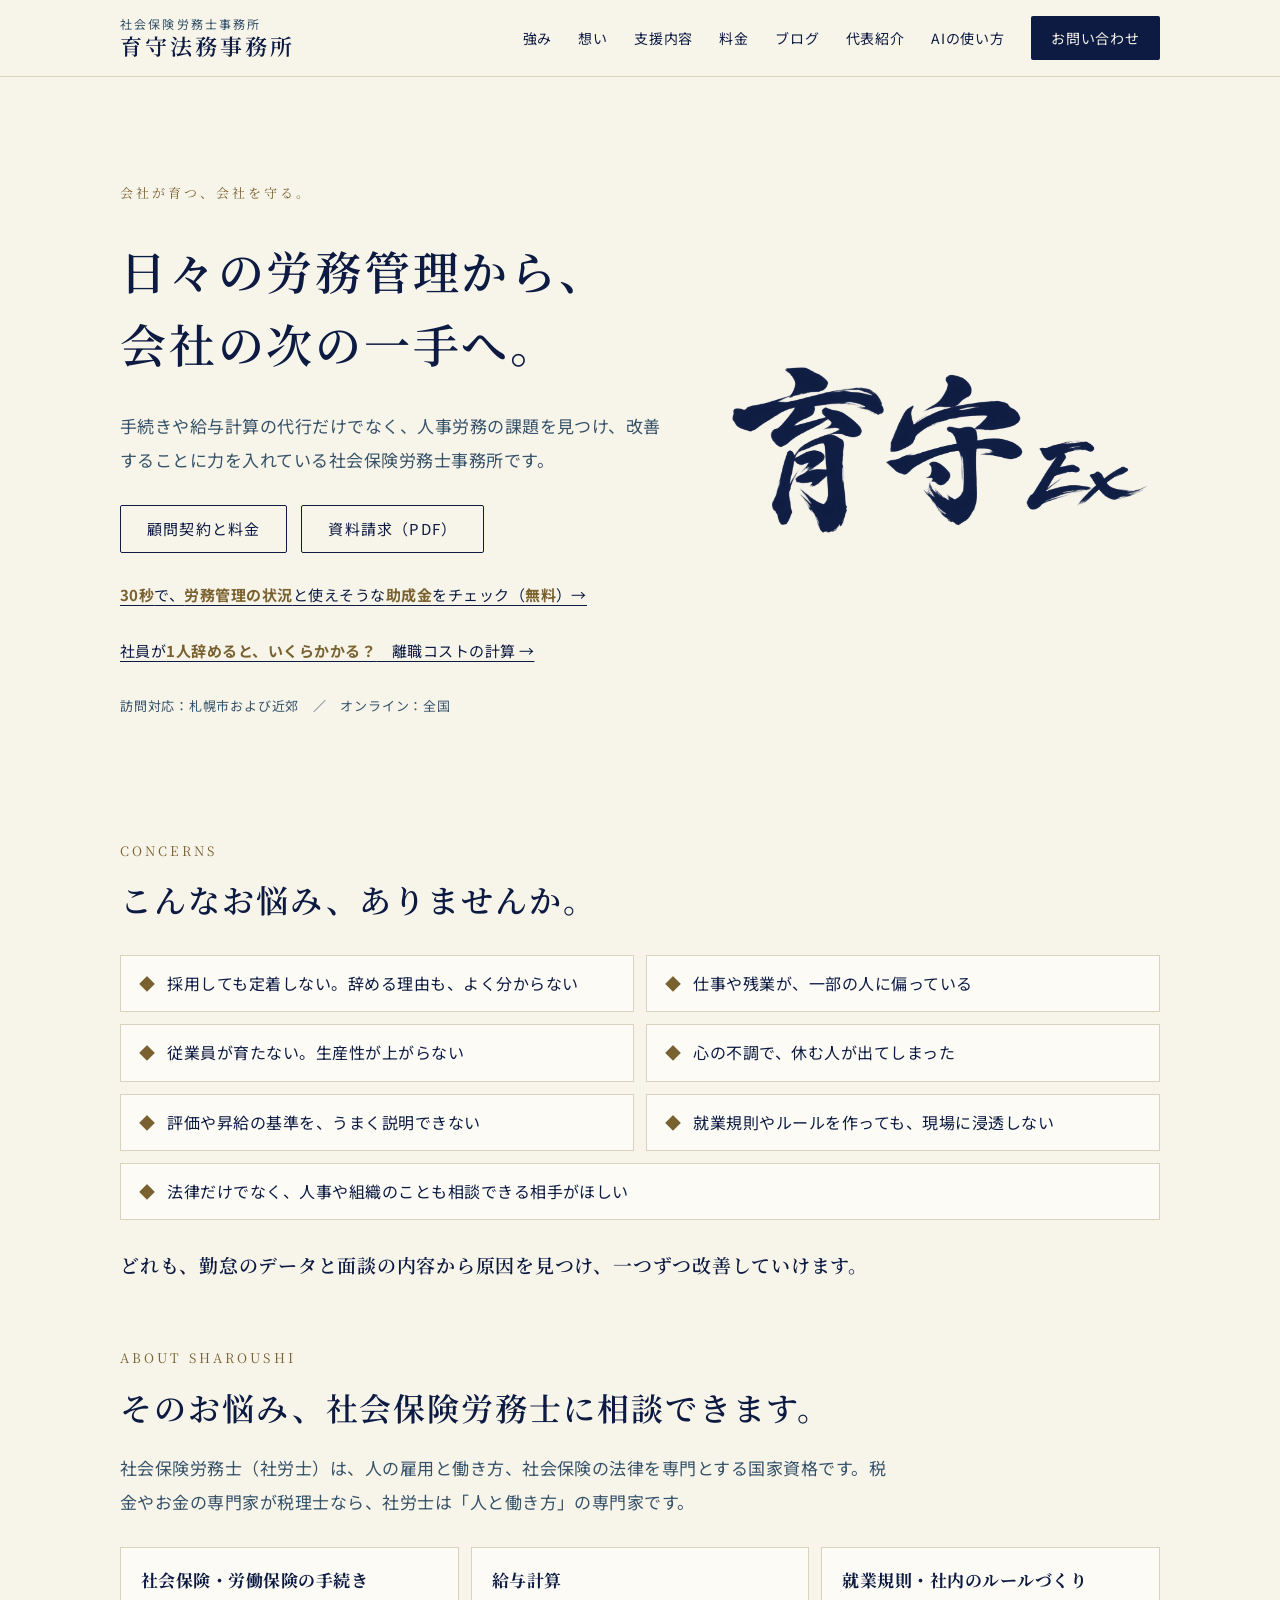
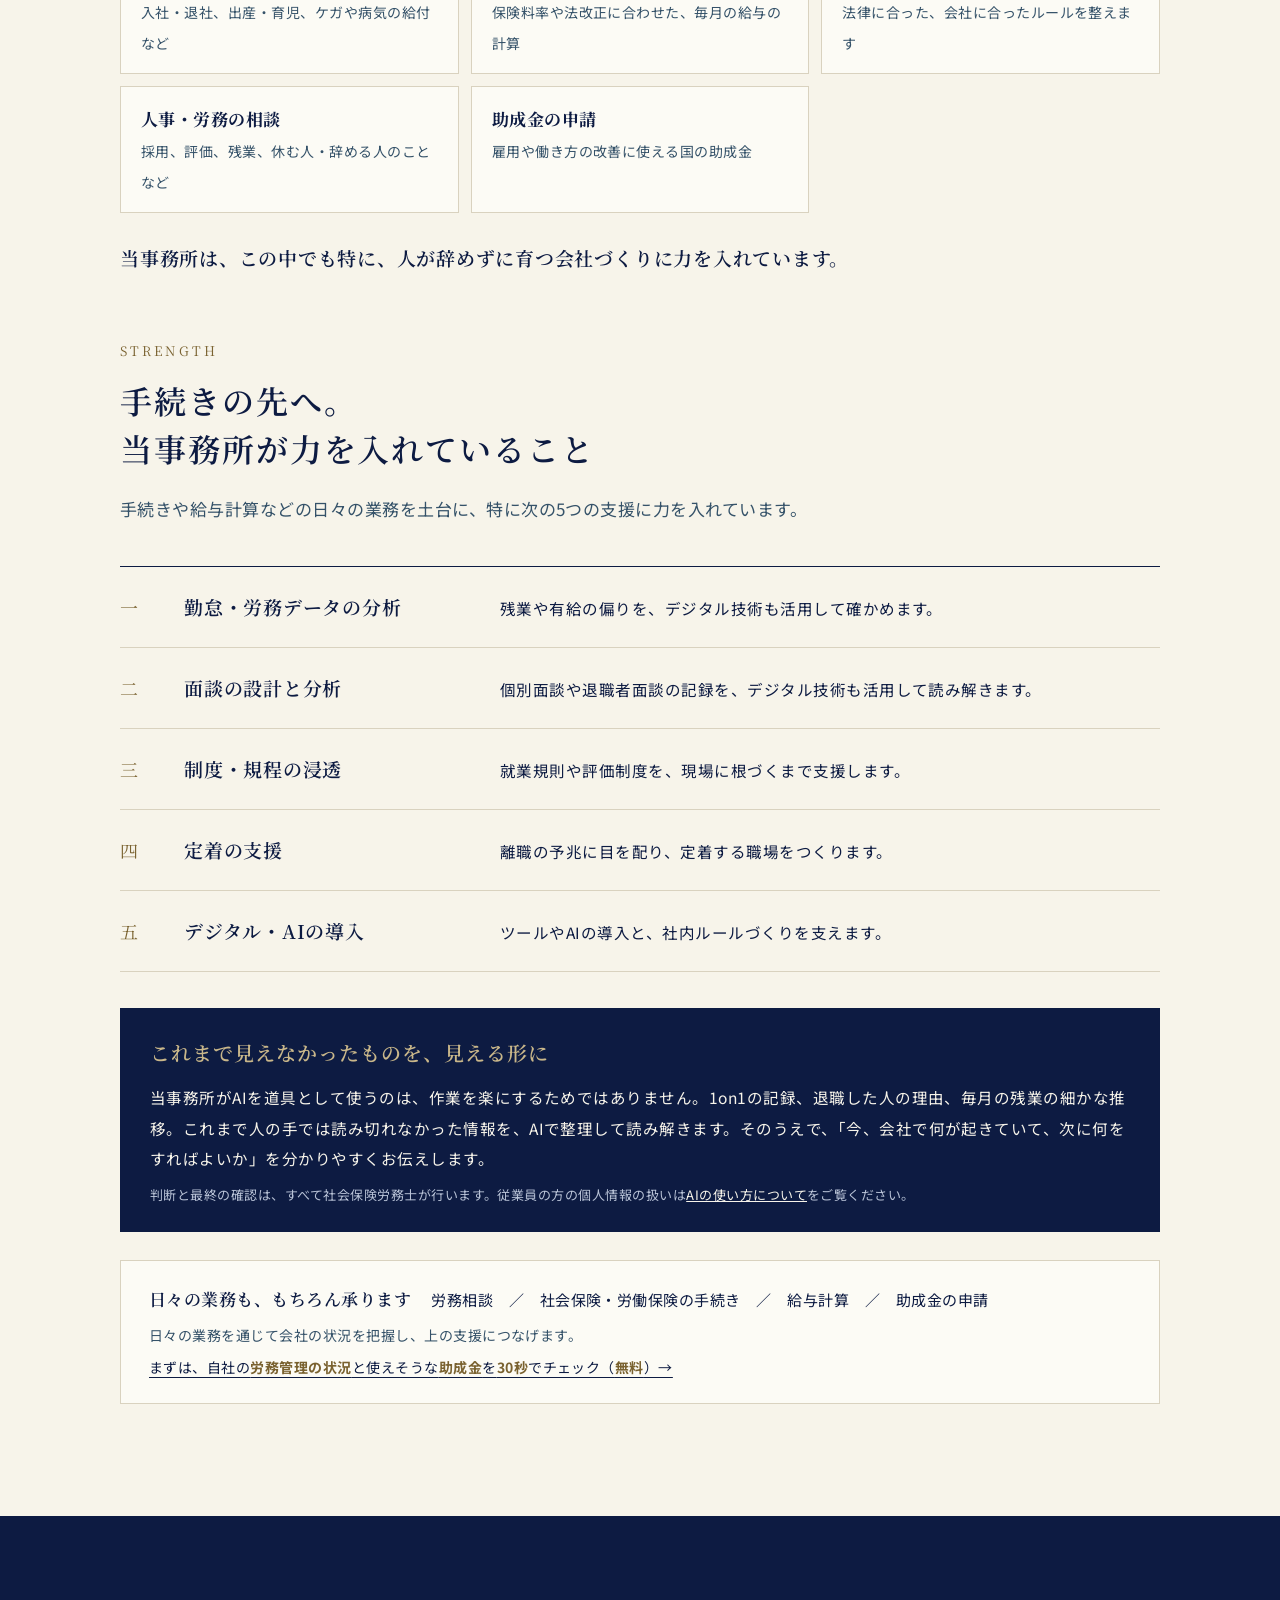
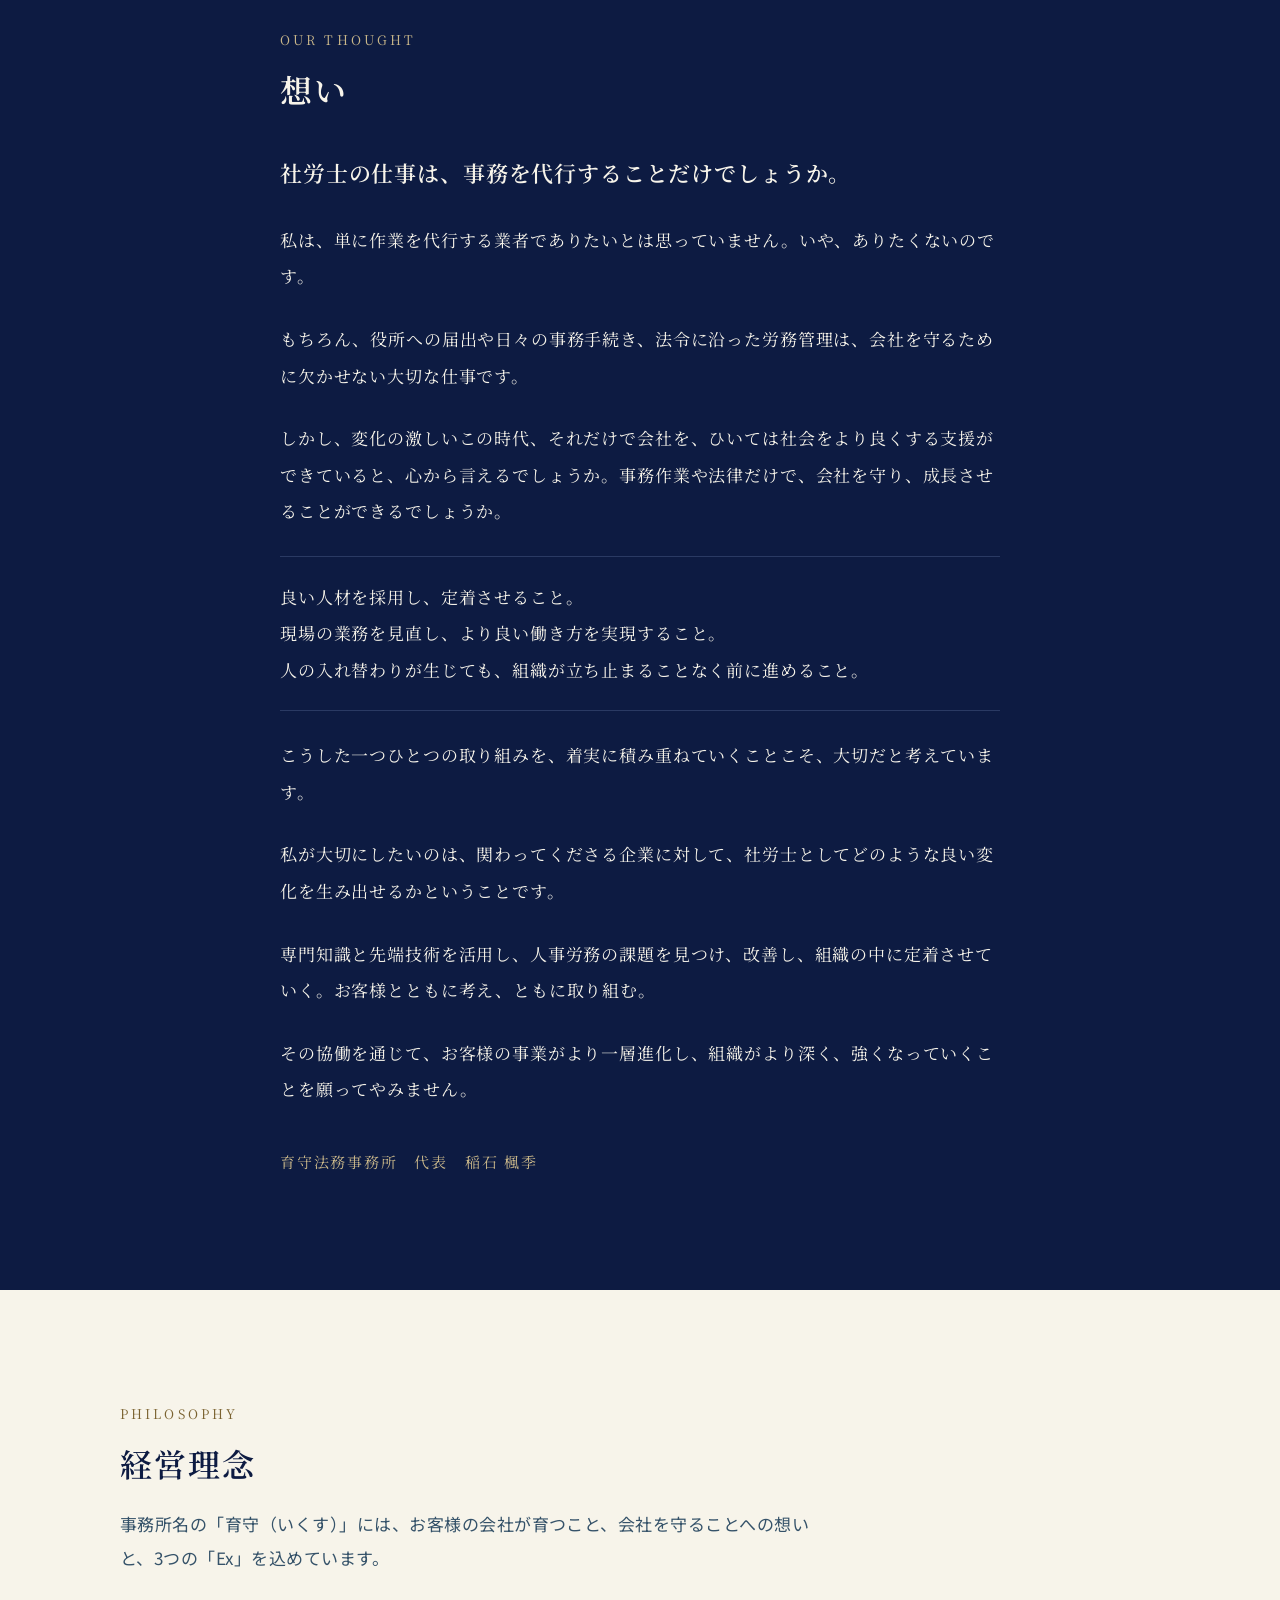
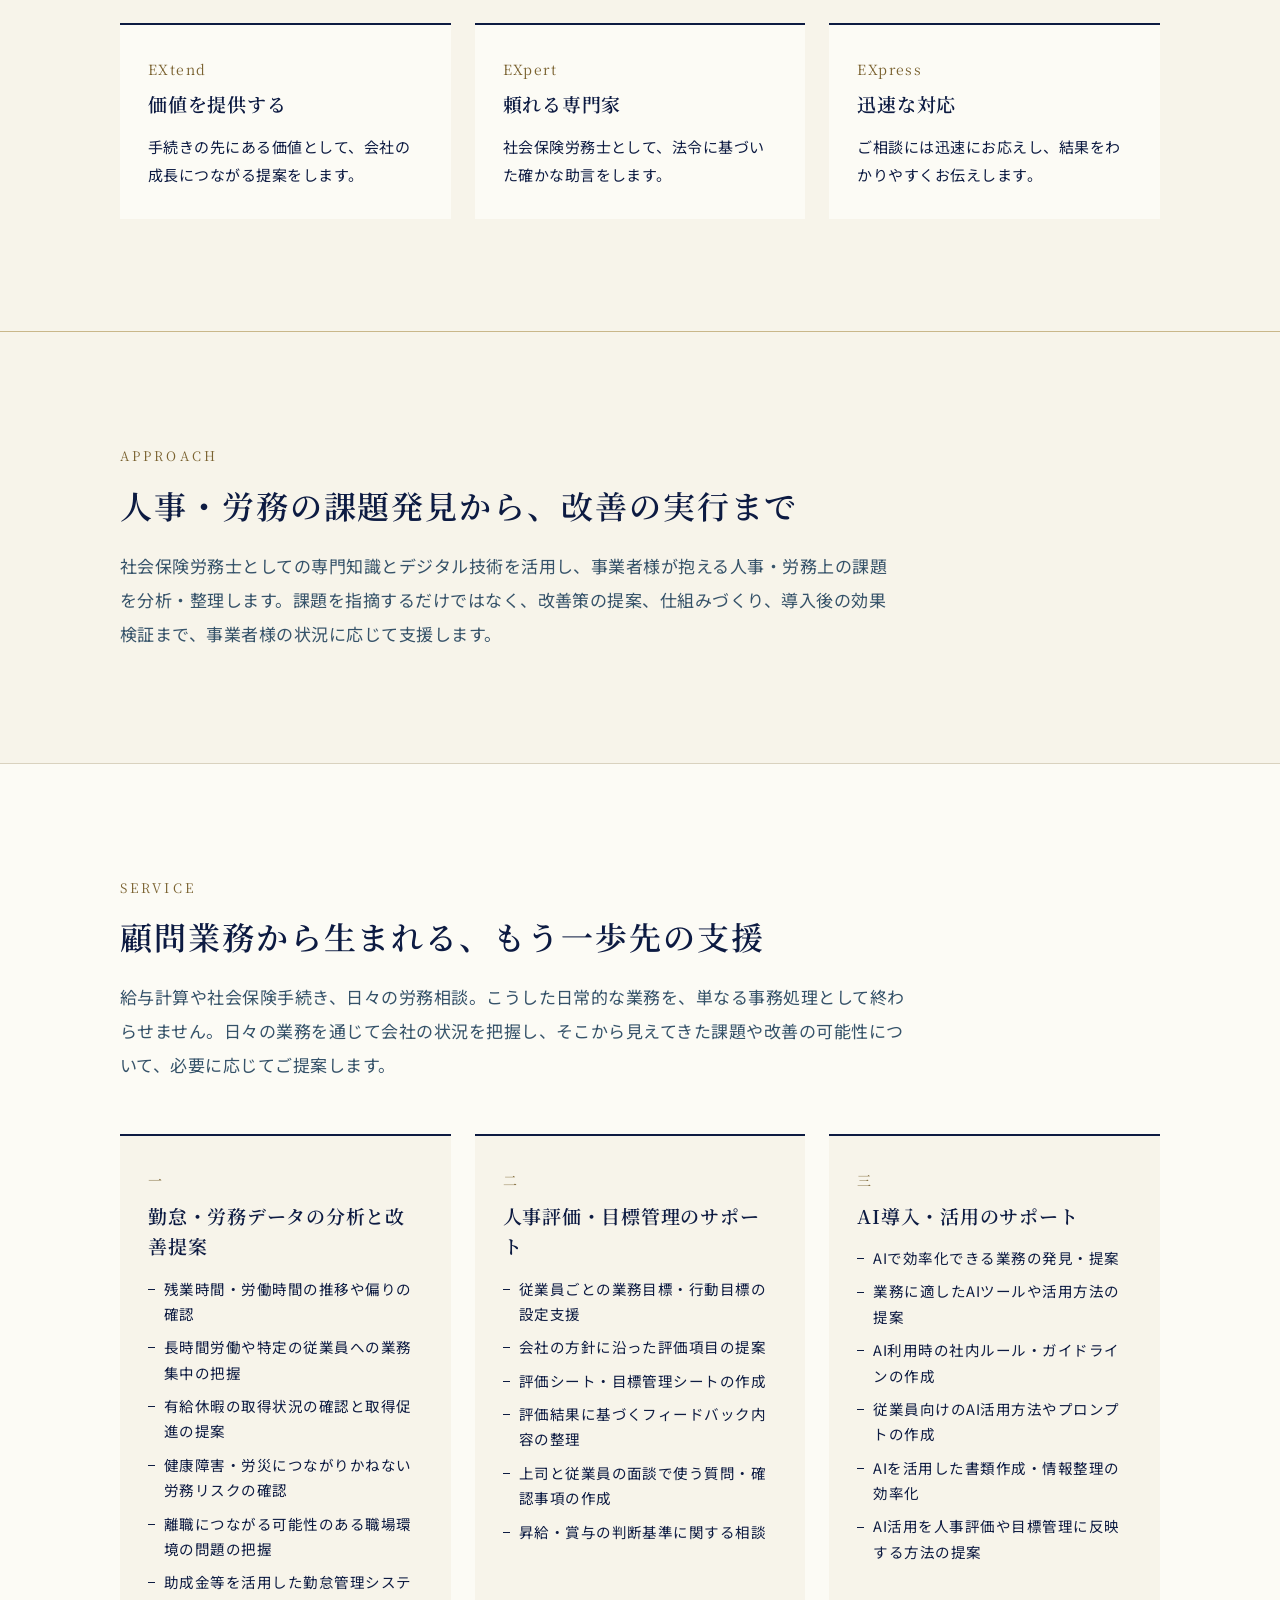
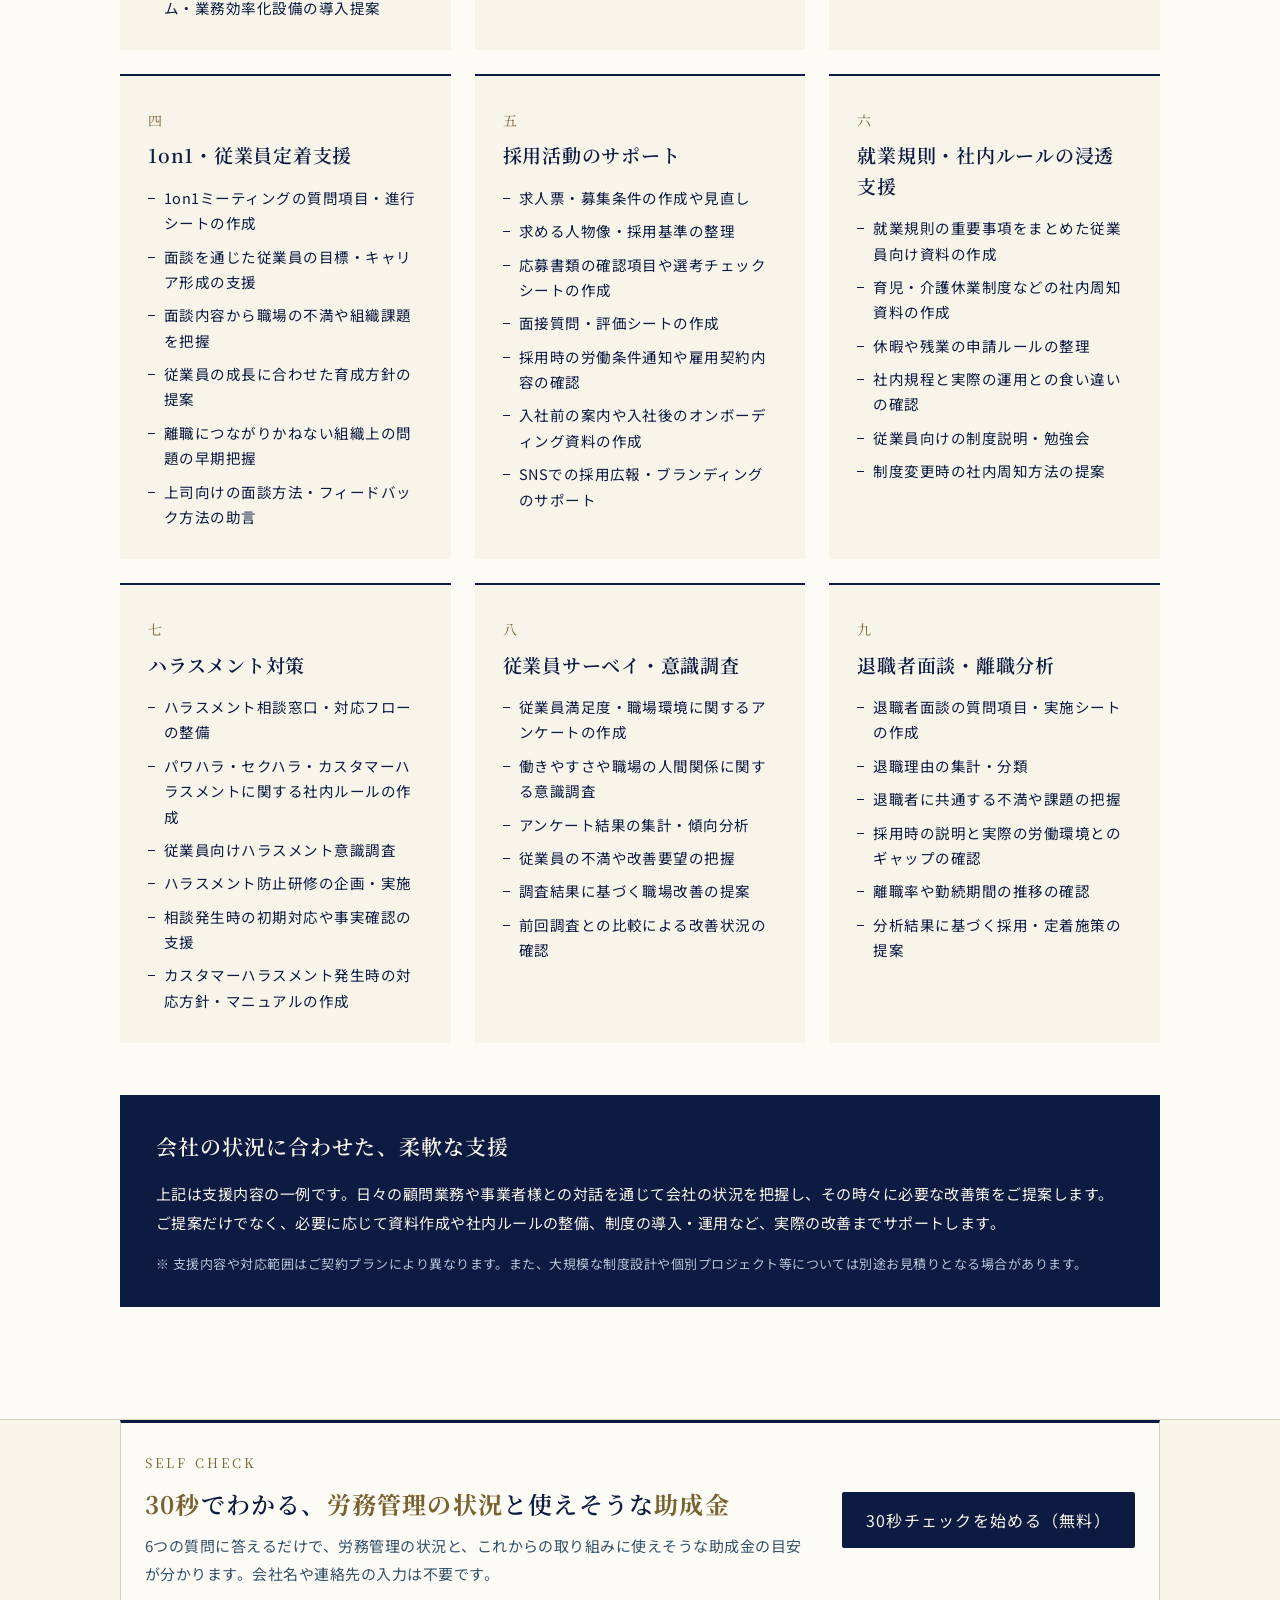
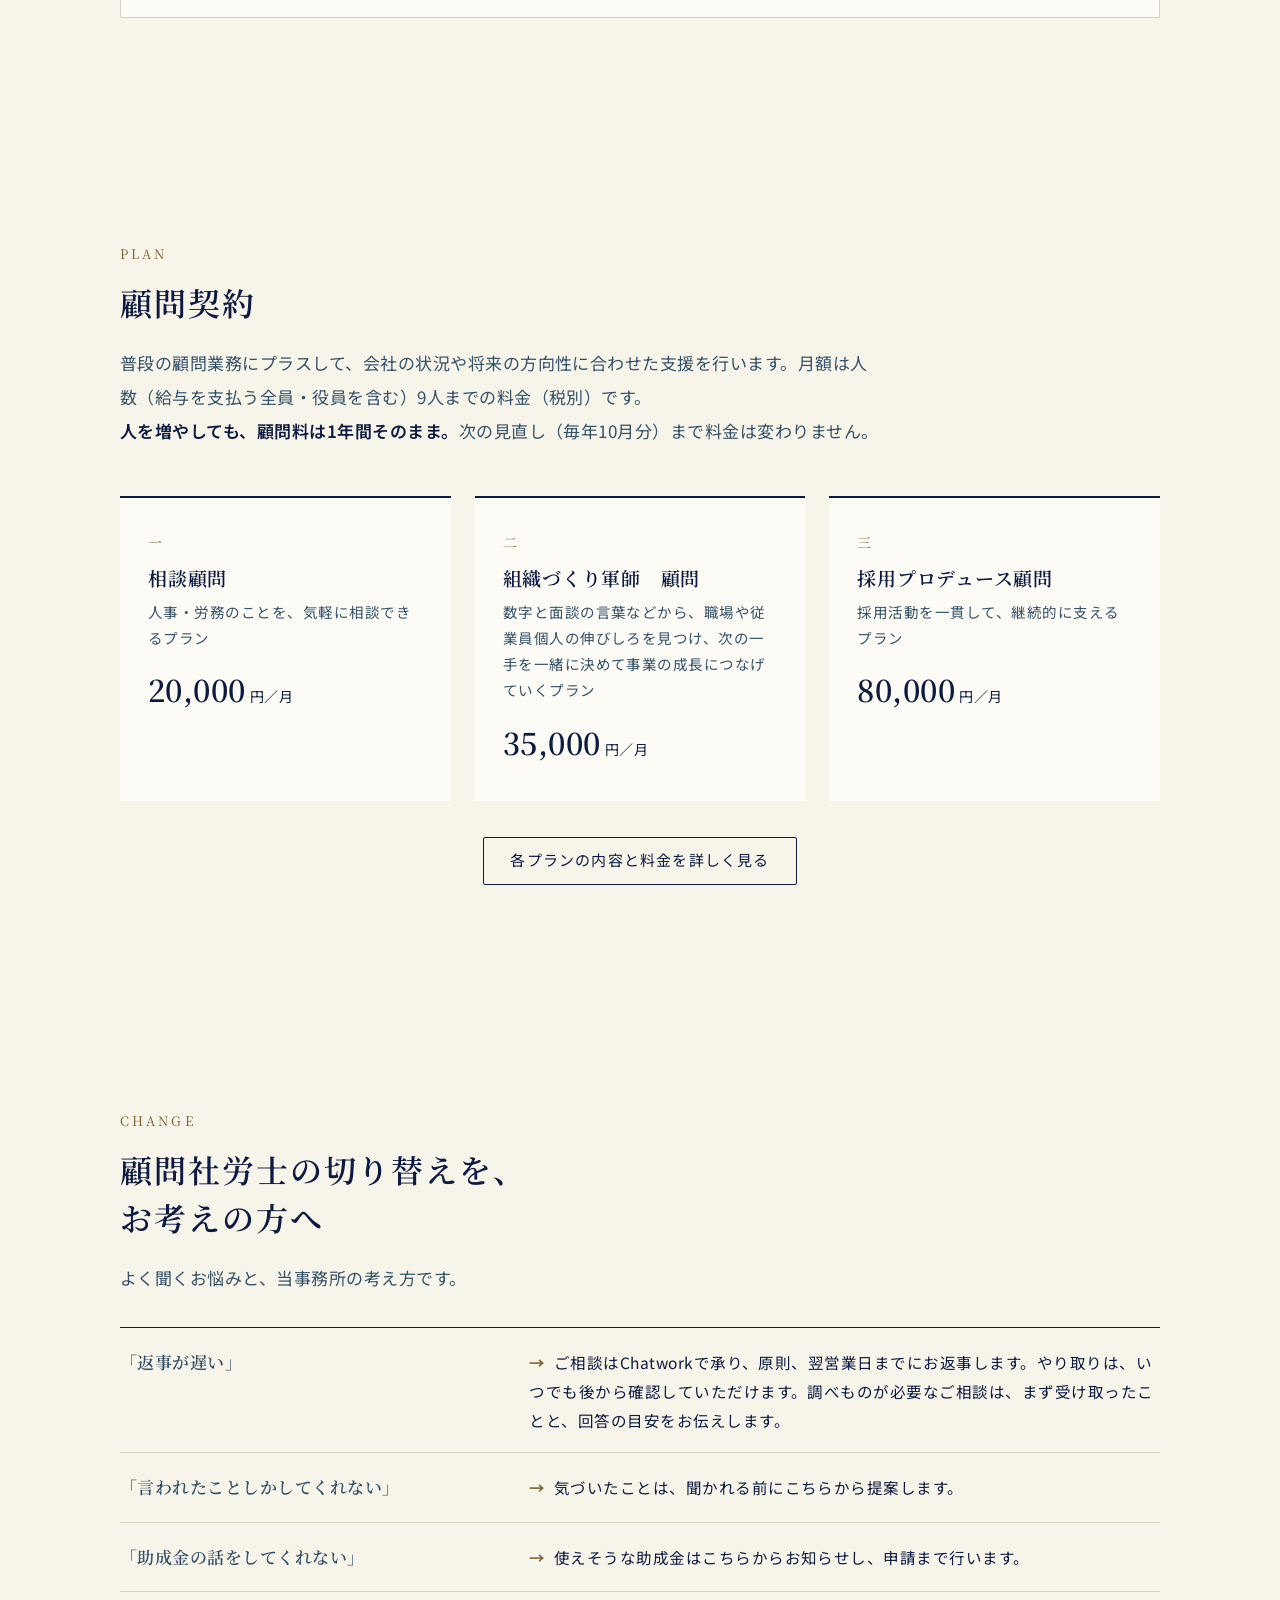
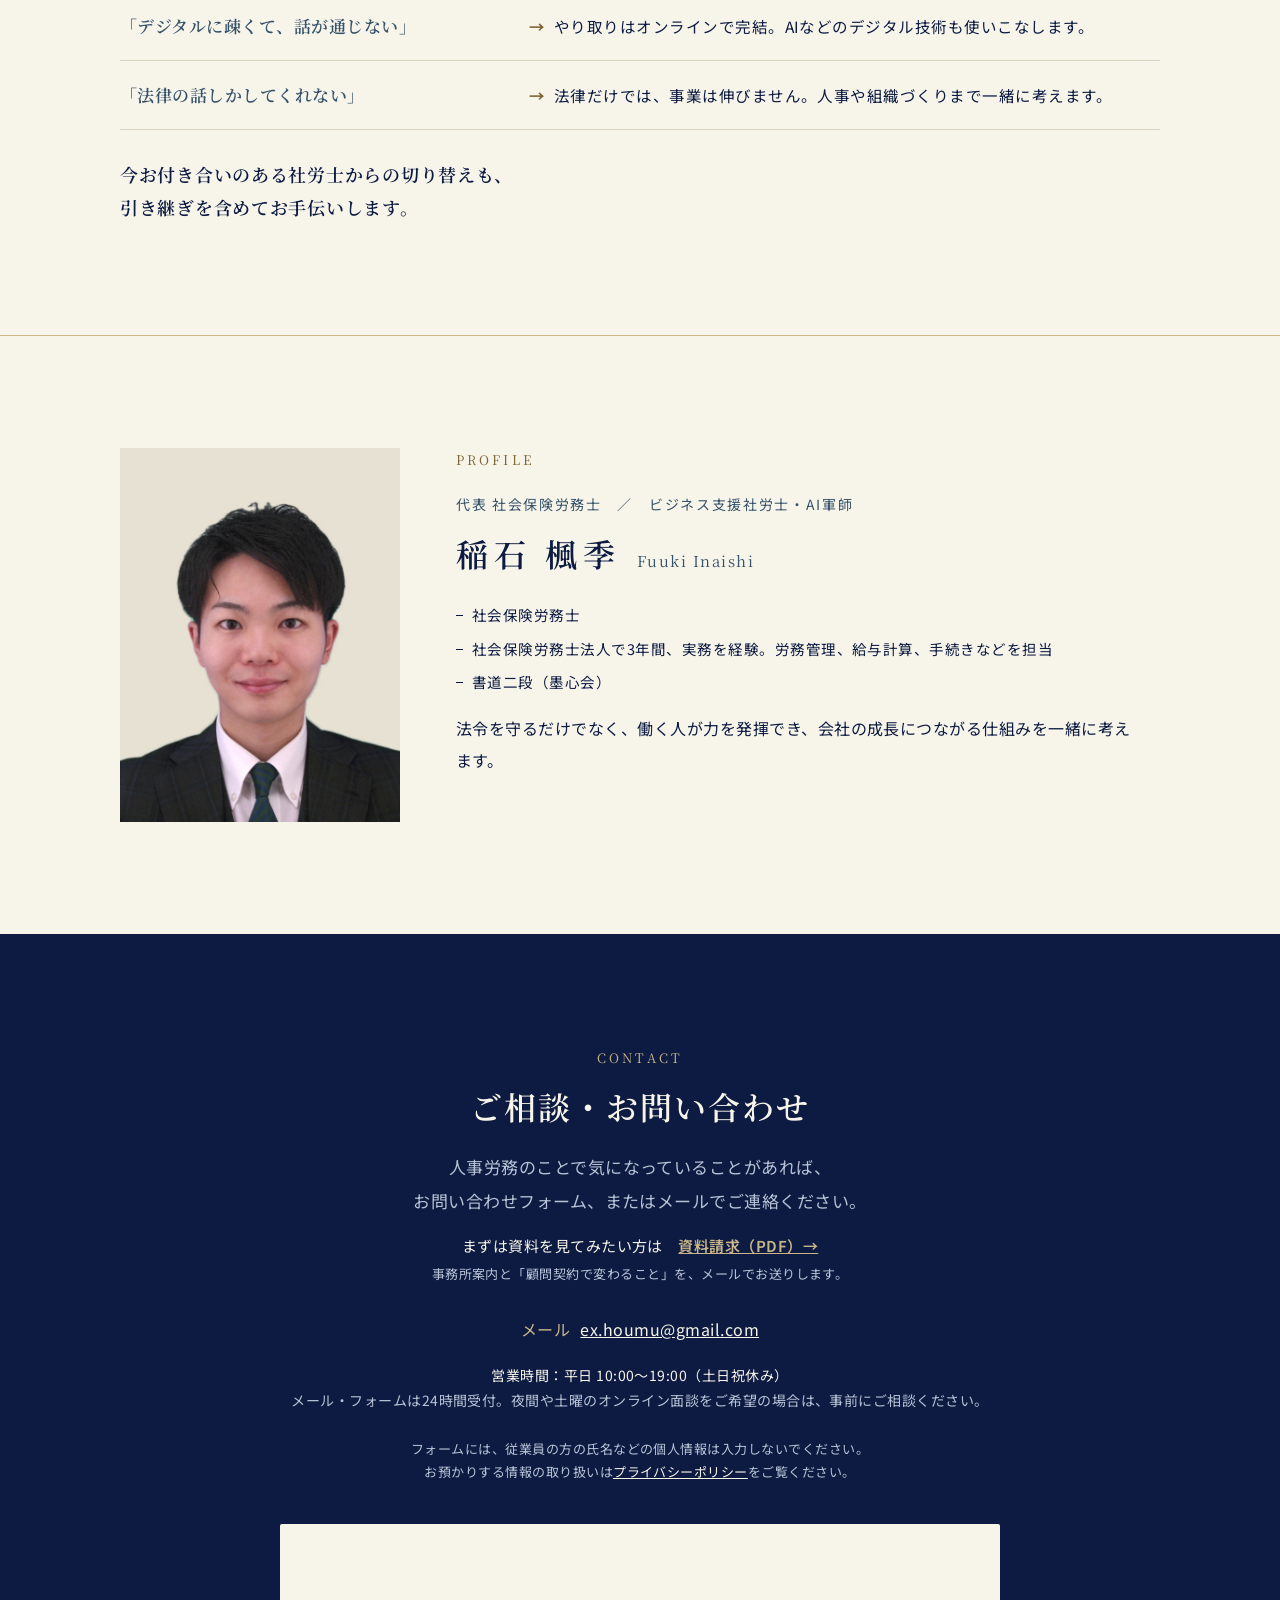
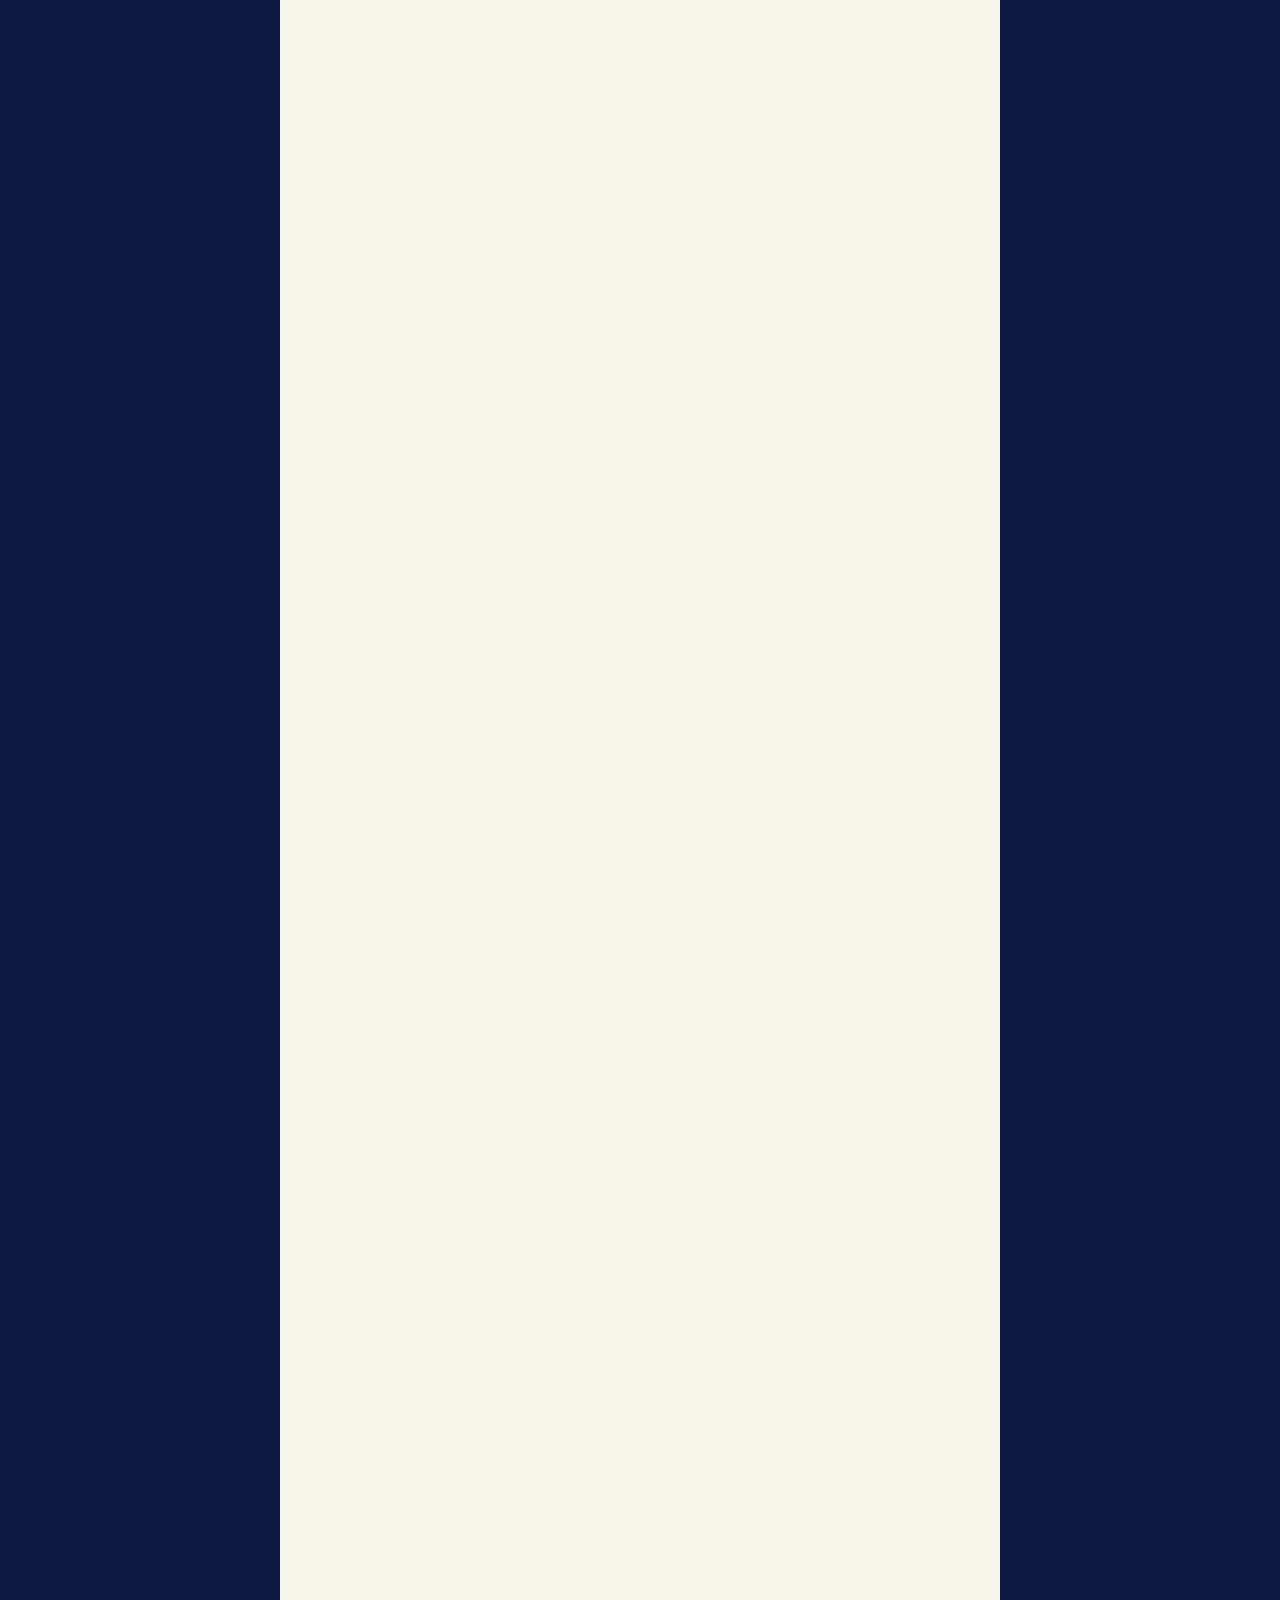
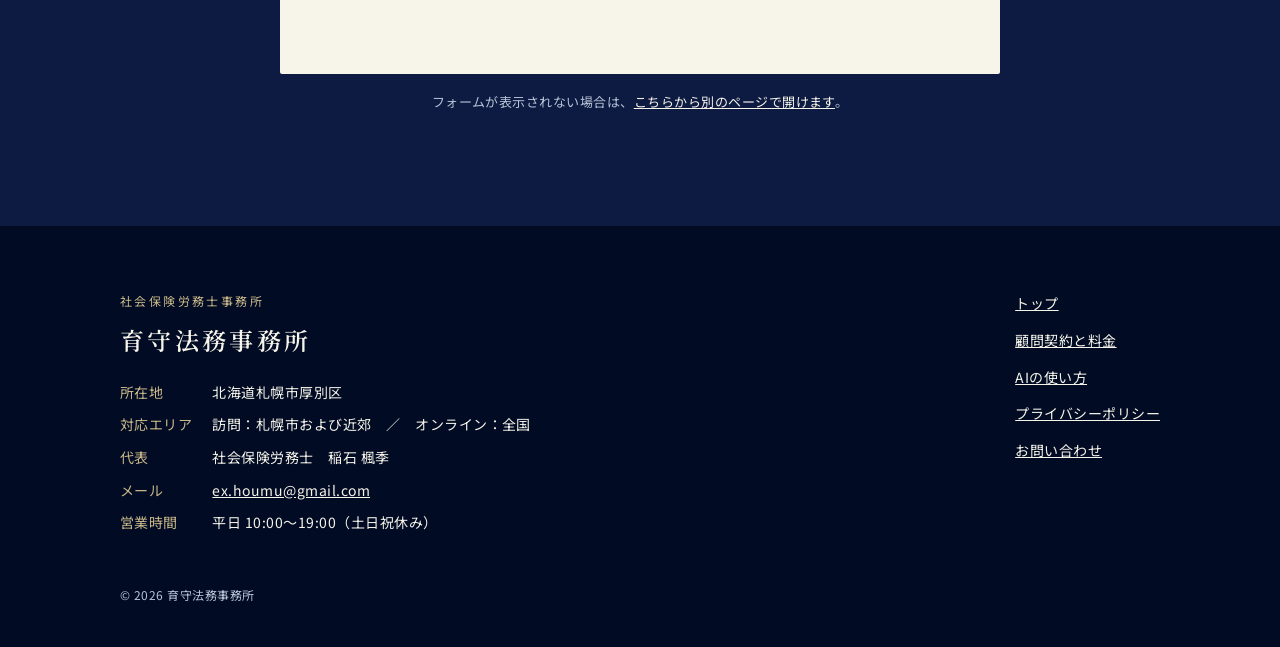
==== commit b8dd09ab: "離職コストの計算ページを追加（トップからリンク）、初回の見本に「お金で見ると」ページ Co-Authored-By: Claude Opus 5.5 <noreply@anthropic.com> C" ====
--- a/index.html
+++ b/index.html
@@ -49,6 +49,7 @@
           <a class="btn line" href="https://docs.google.com/forms/d/e/1FAIpQLSfvN-a86iv_raDTc4XyR5IH_K8_LavKqXG-lcxIQ2-PPBE6tA/viewform" target="_blank" rel="noopener">資料請求（PDF）</a>
         </div>
         <a href="check.html" style="font-size: 15px; text-underline-offset: 4px"><span style="color: #7A6230; font-weight: 700">30秒</span>で、<span style="color: #7A6230; font-weight: 700">労務管理の状況</span>と使えそうな<span style="color: #7A6230; font-weight: 700">助成金</span>をチェック（<span style="color: #7A6230; font-weight: 700">無料</span>）→</a>
+        <a href="rishoku-cost.html" style="font-size: 15px; text-underline-offset: 4px">社員が<span style="color: #7A6230; font-weight: 700">1人辞めると、いくらかかる？</span>　離職コストの計算 →</a>
         <p style="margin: 0; font-size: 13px; color: #355269; letter-spacing: 0.06em">訪問対応：札幌市および近郊　／　オンライン：全国</p>
       </div>
       <div style="display: flex; justify-content: center">
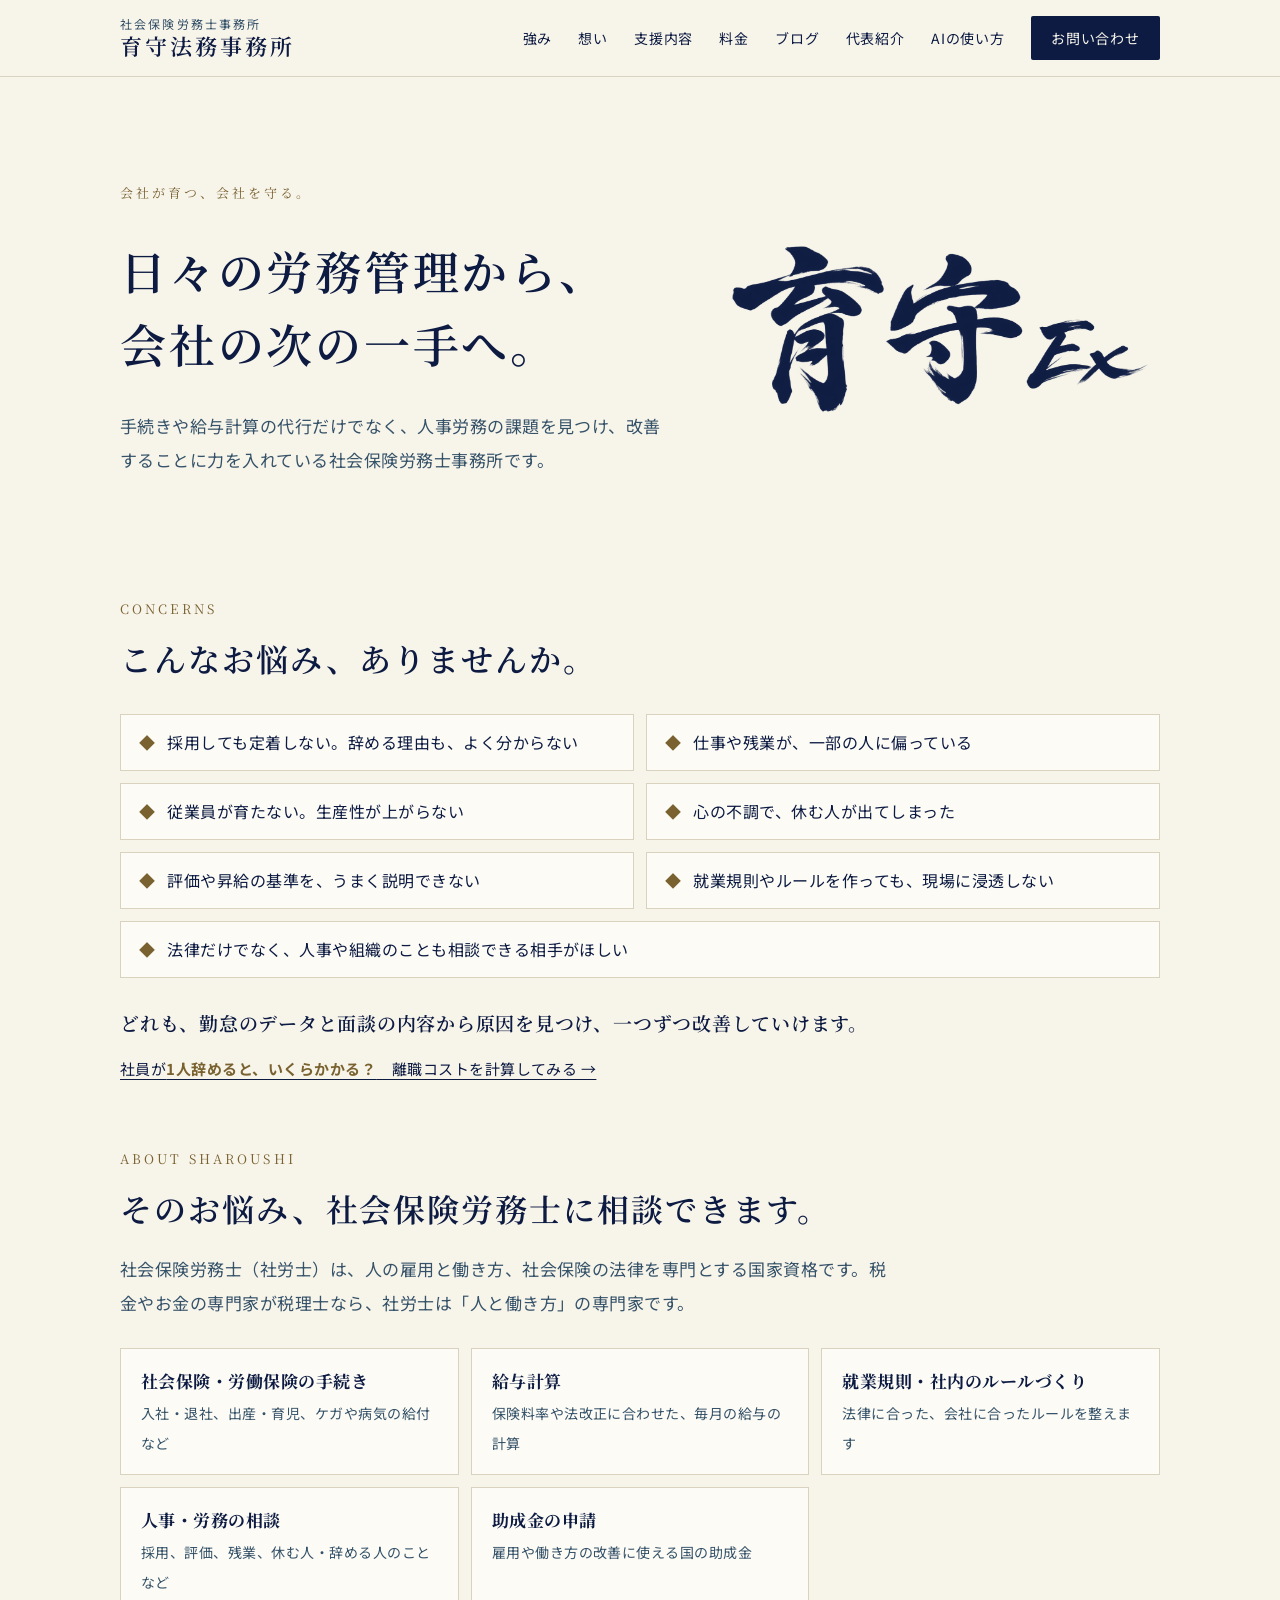
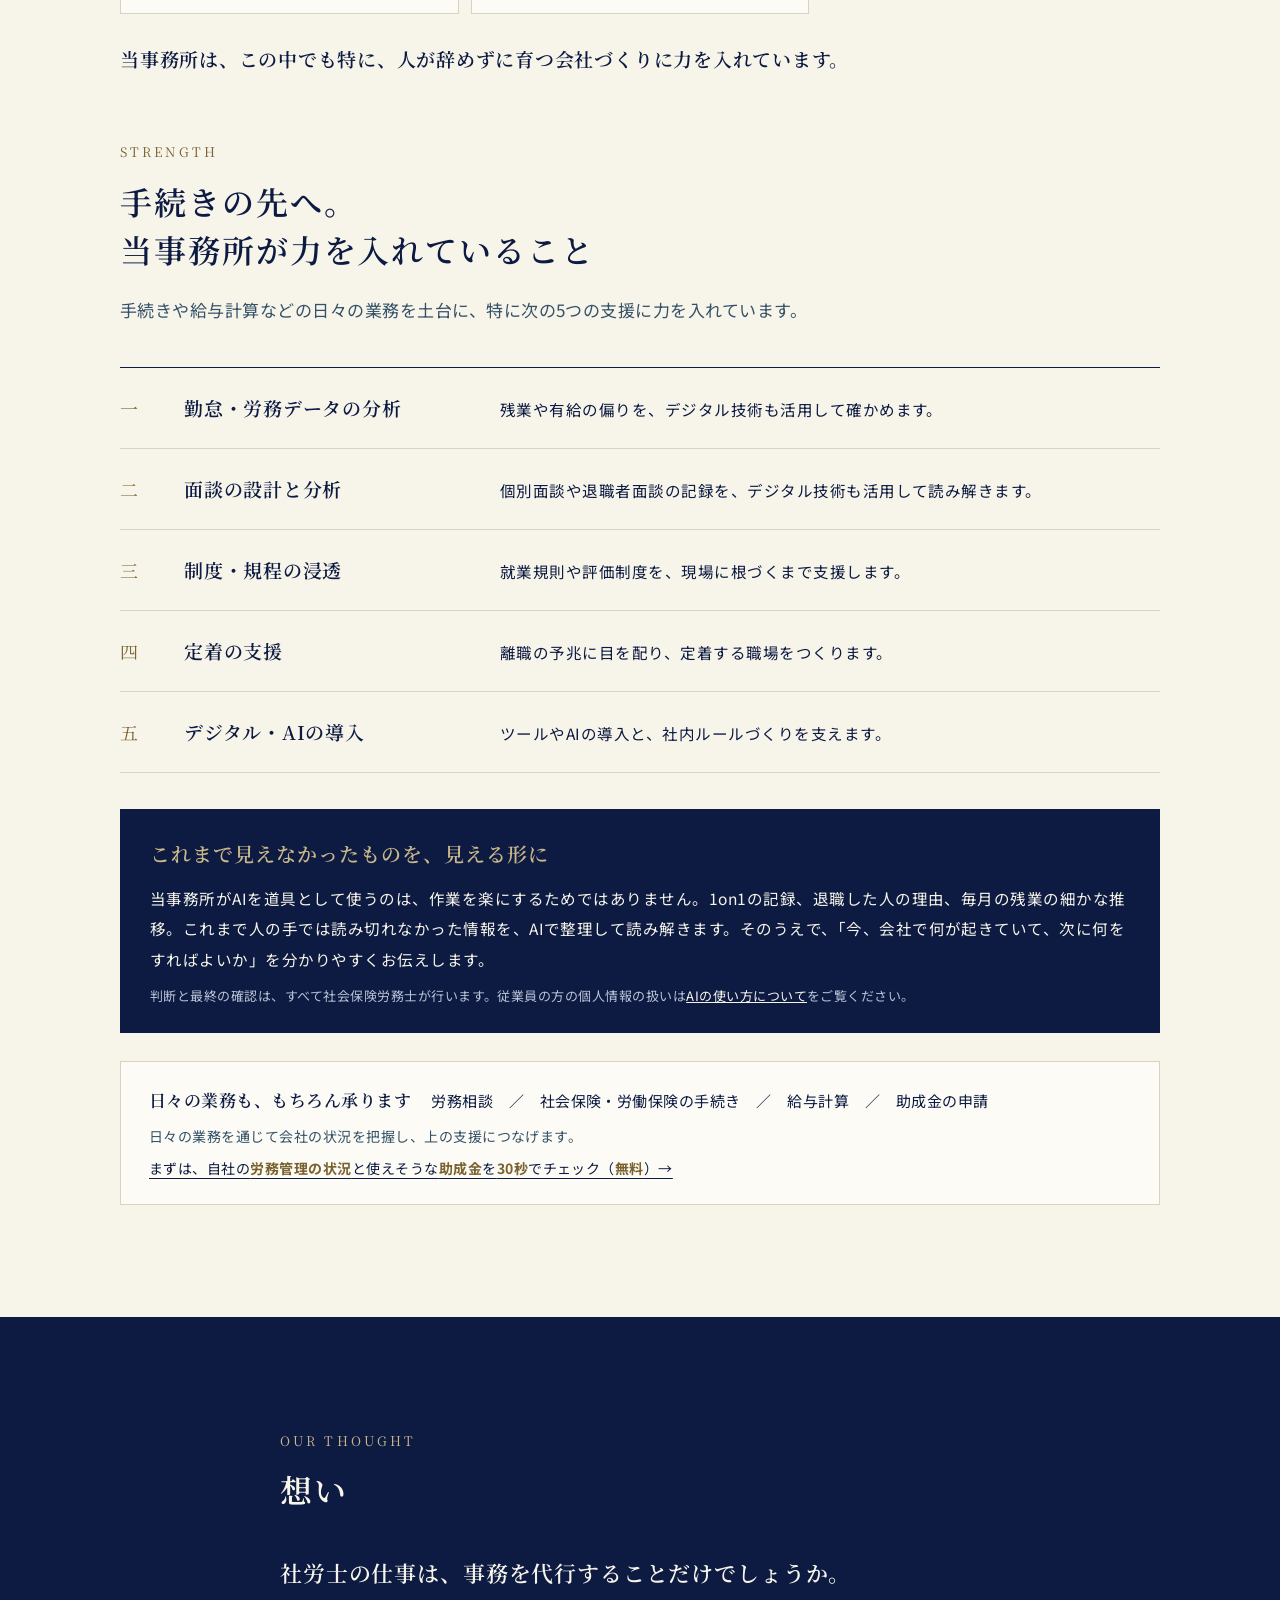
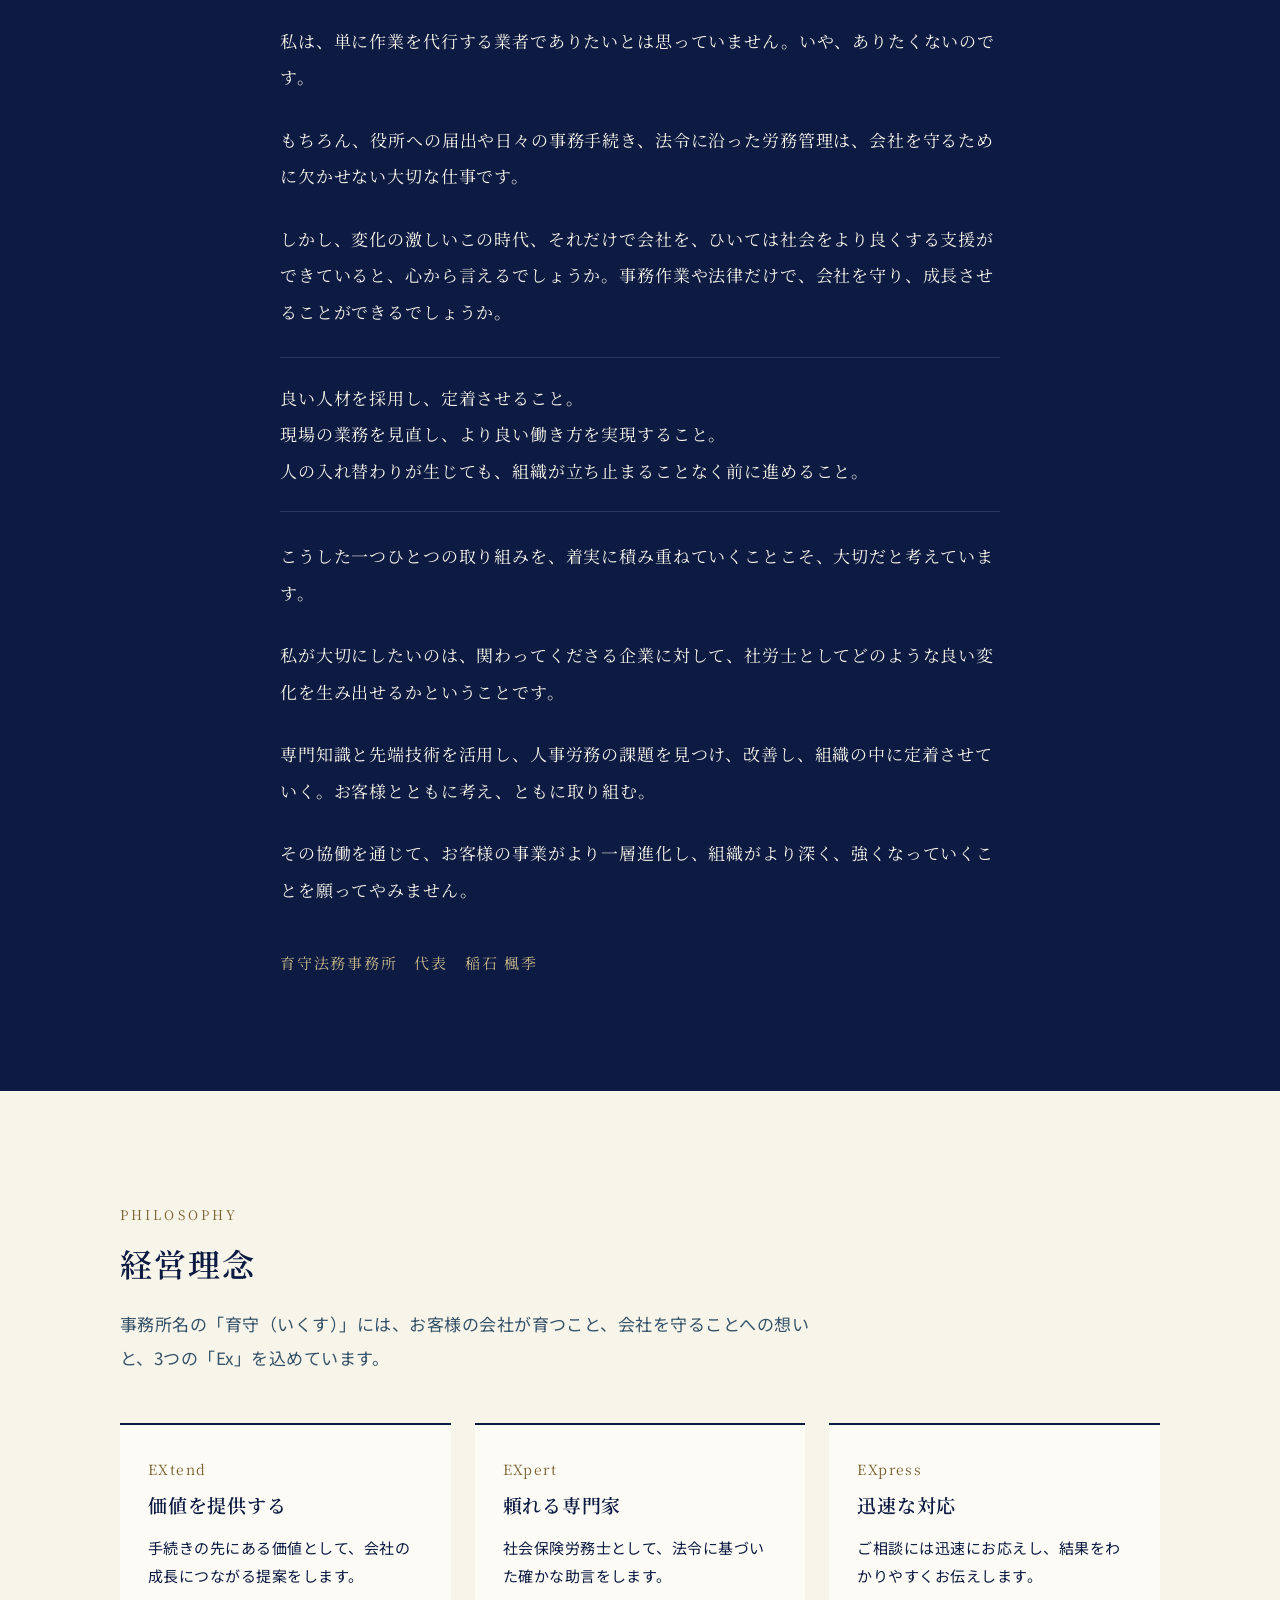
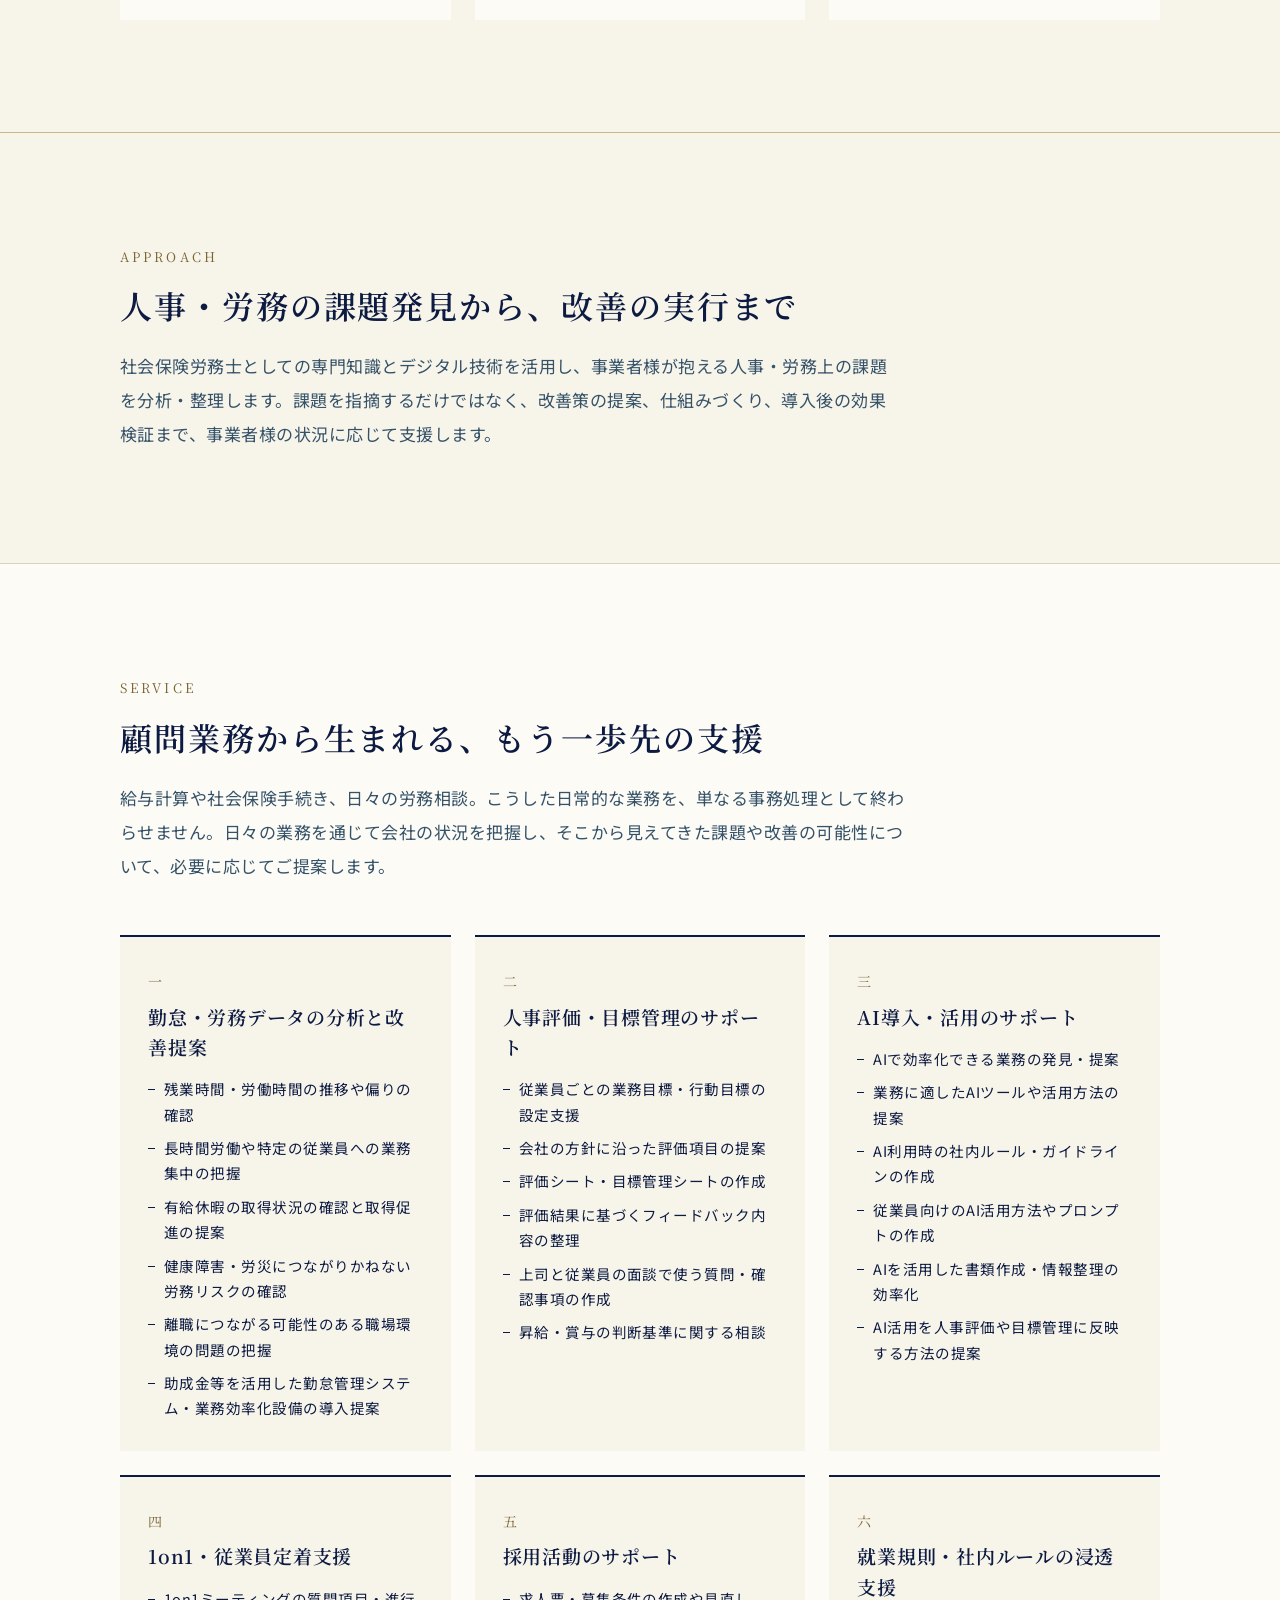
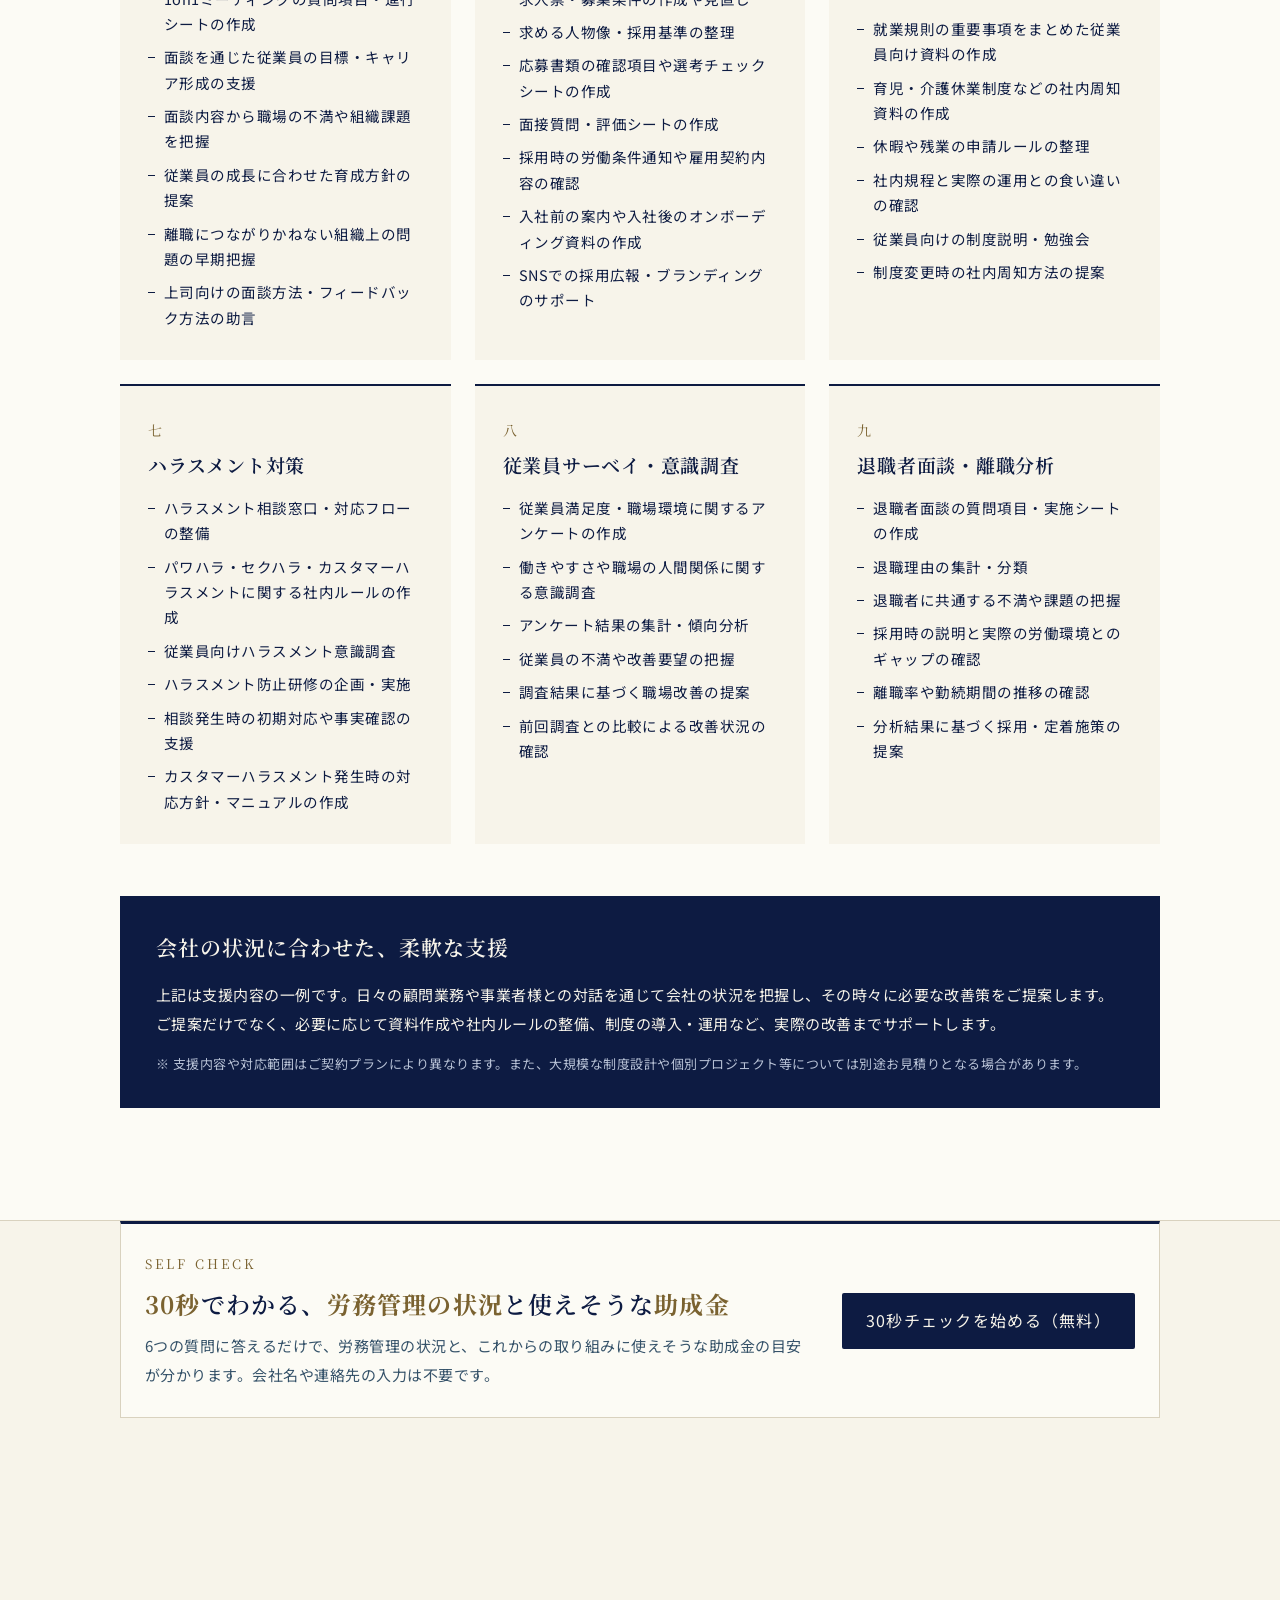
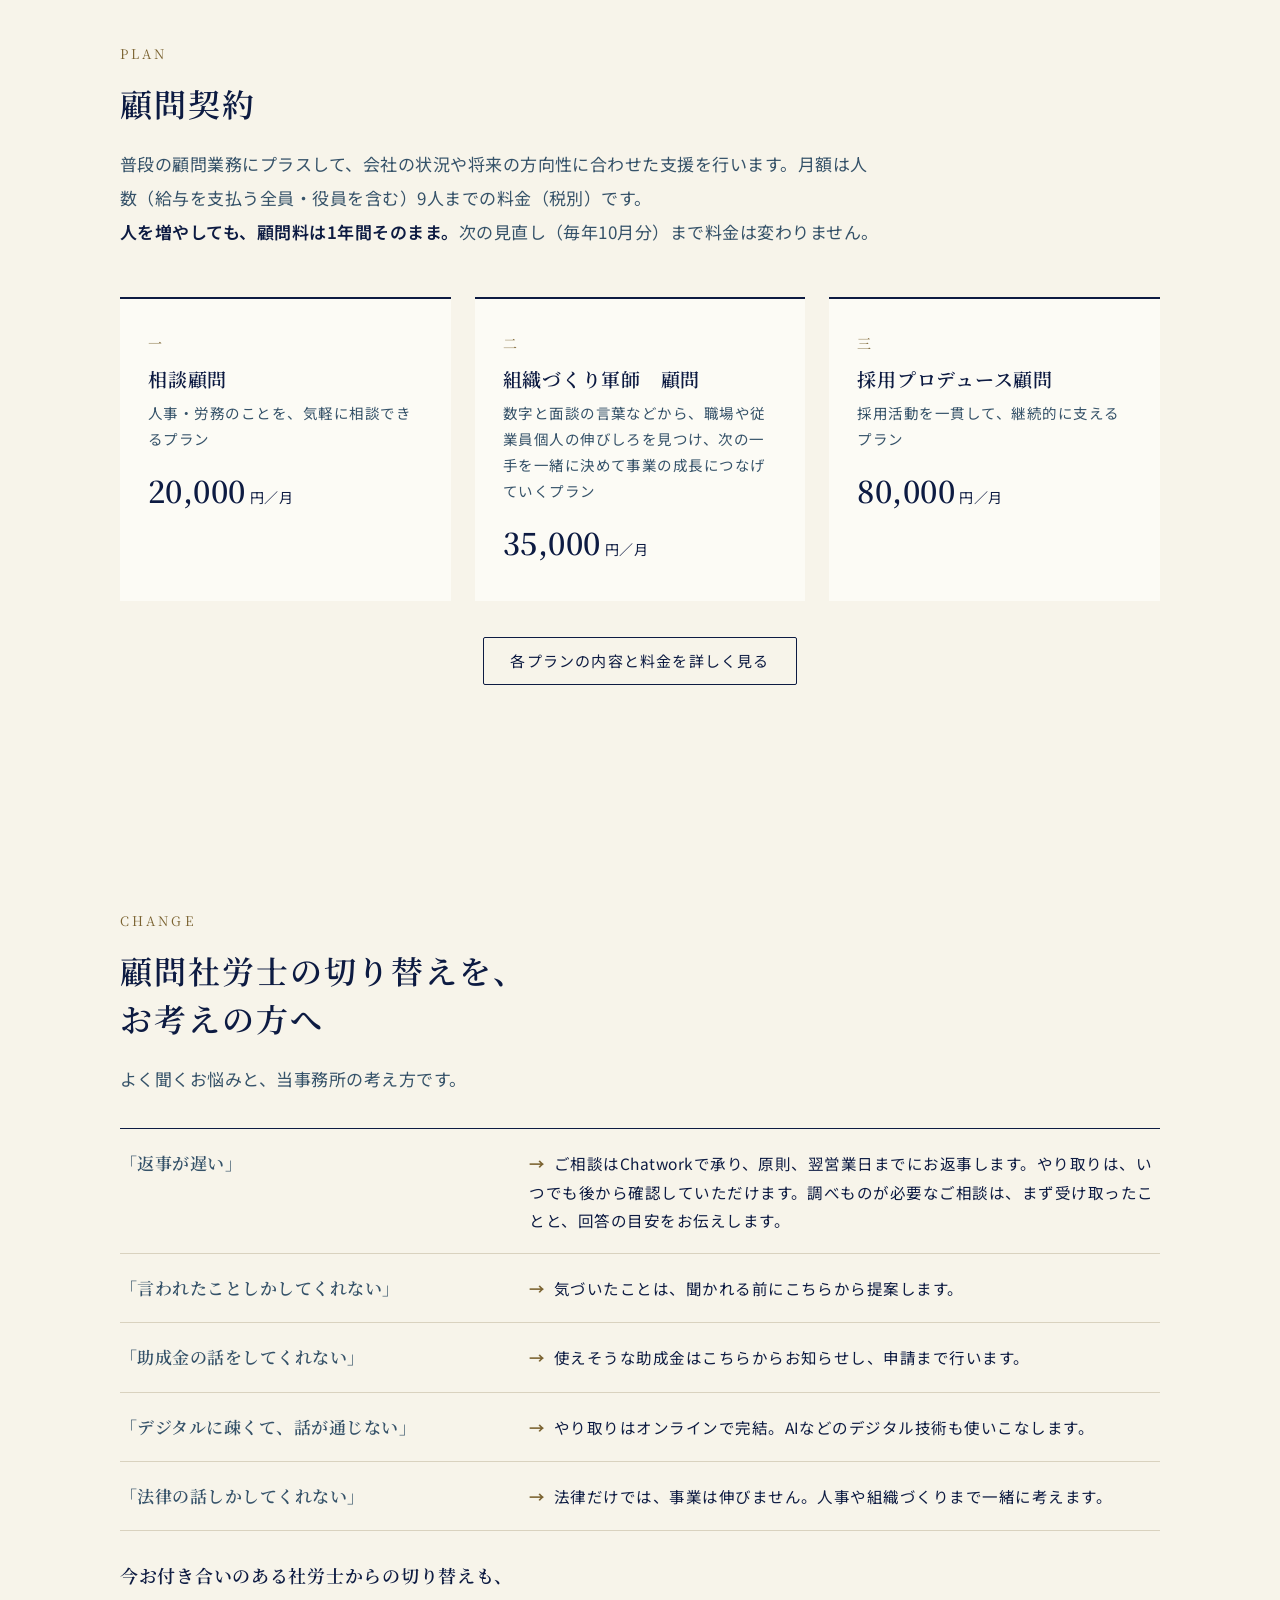
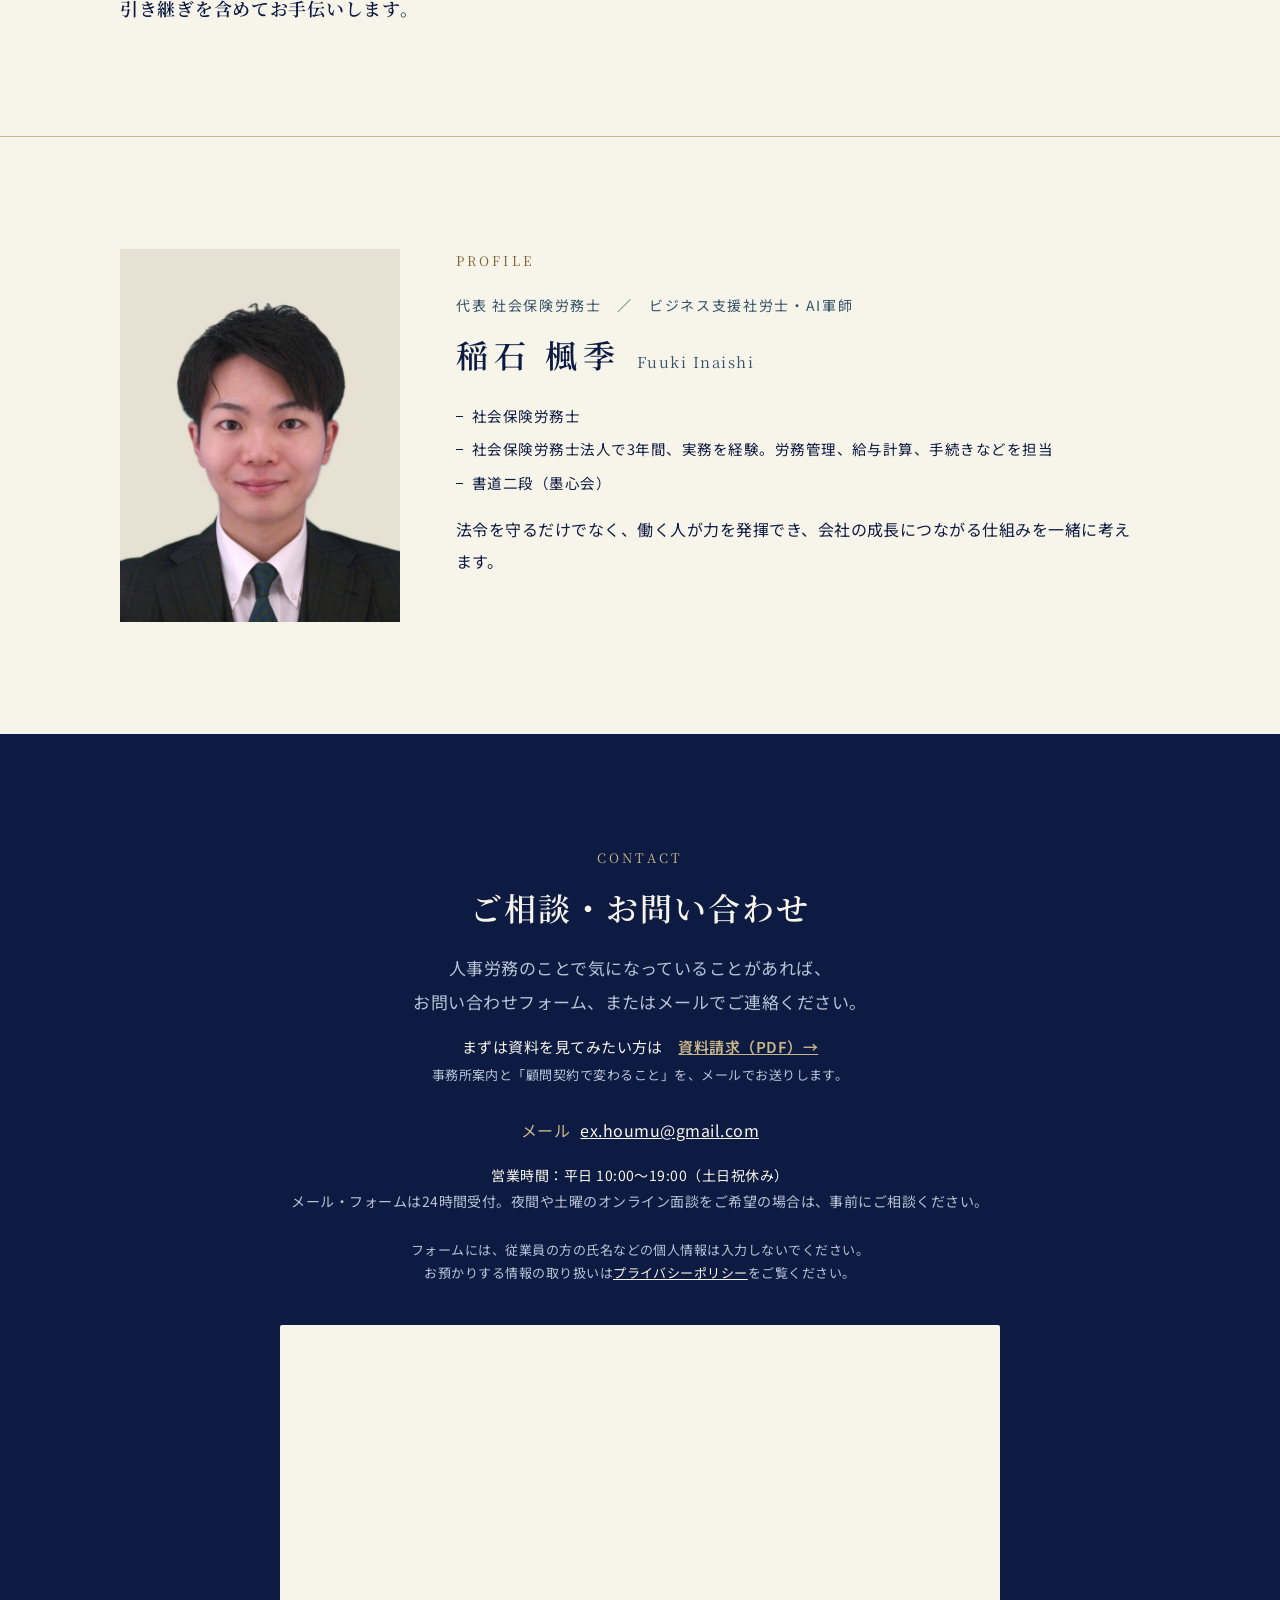
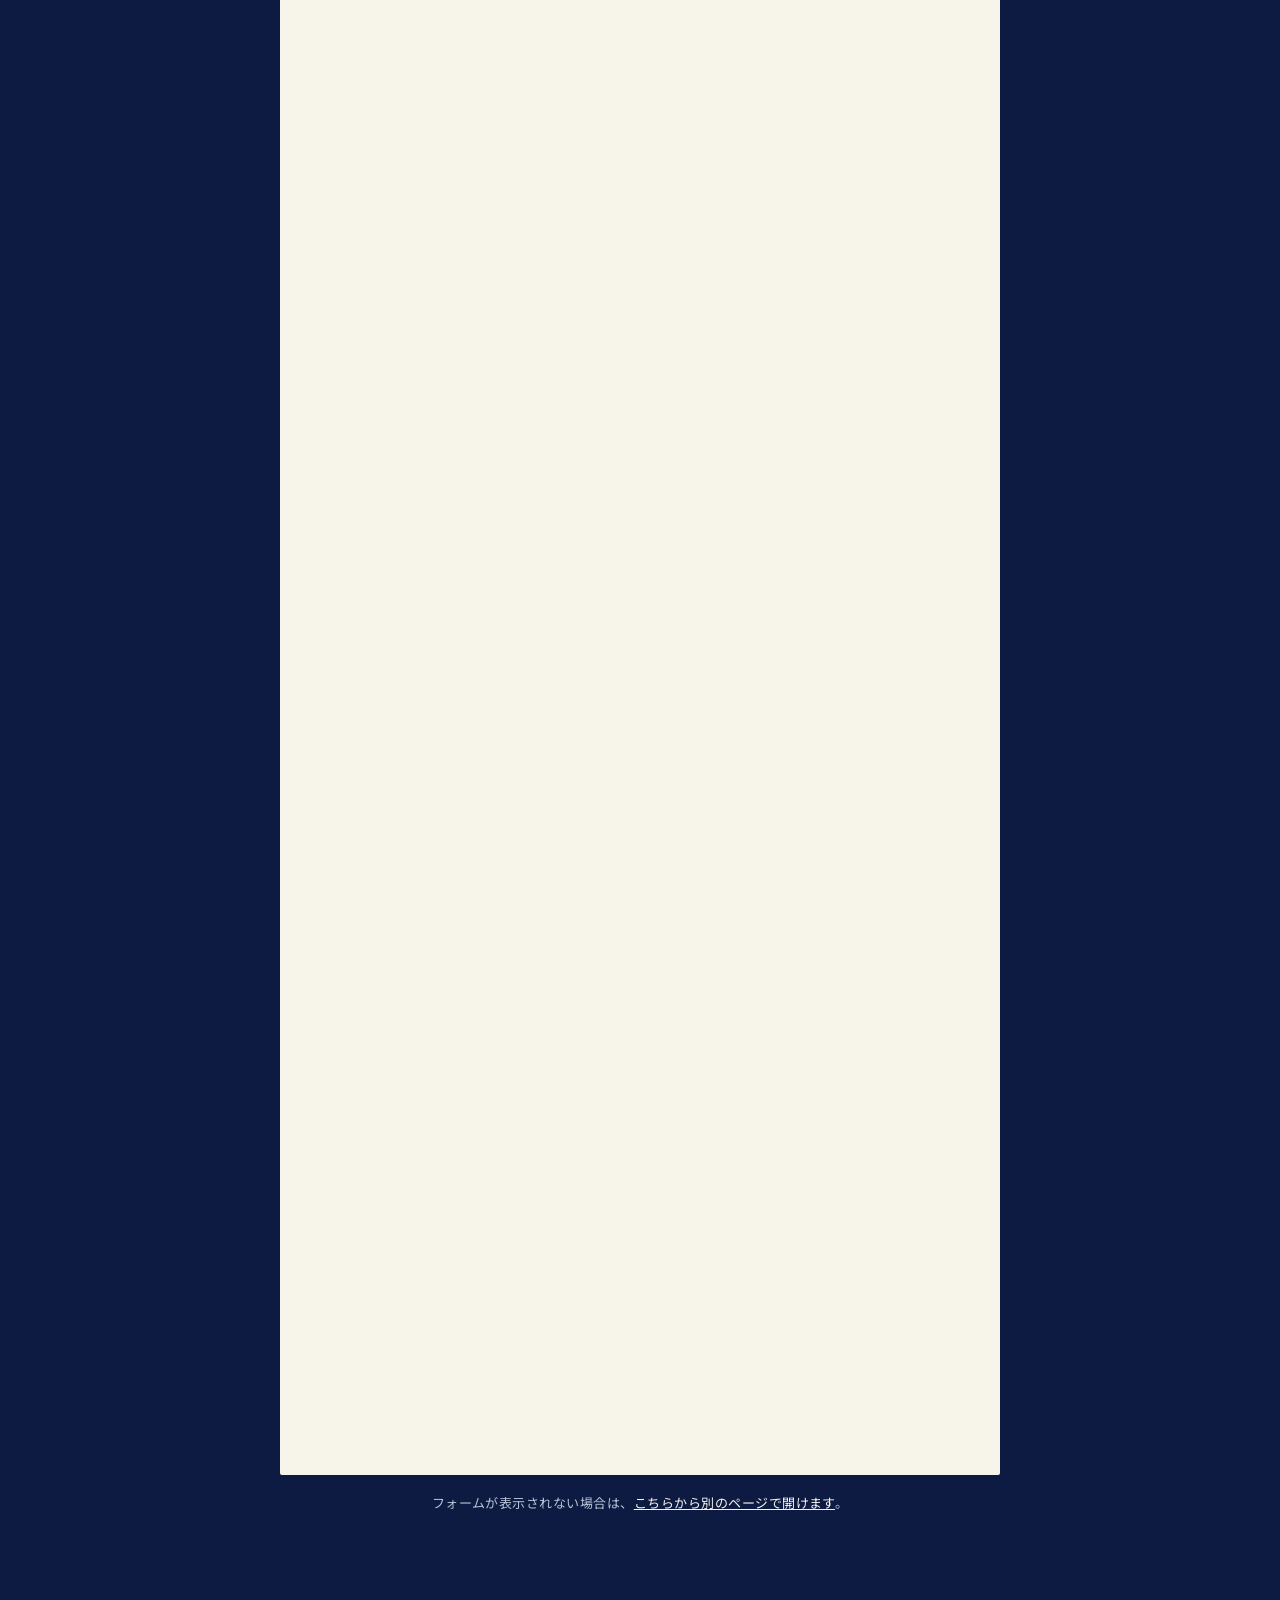
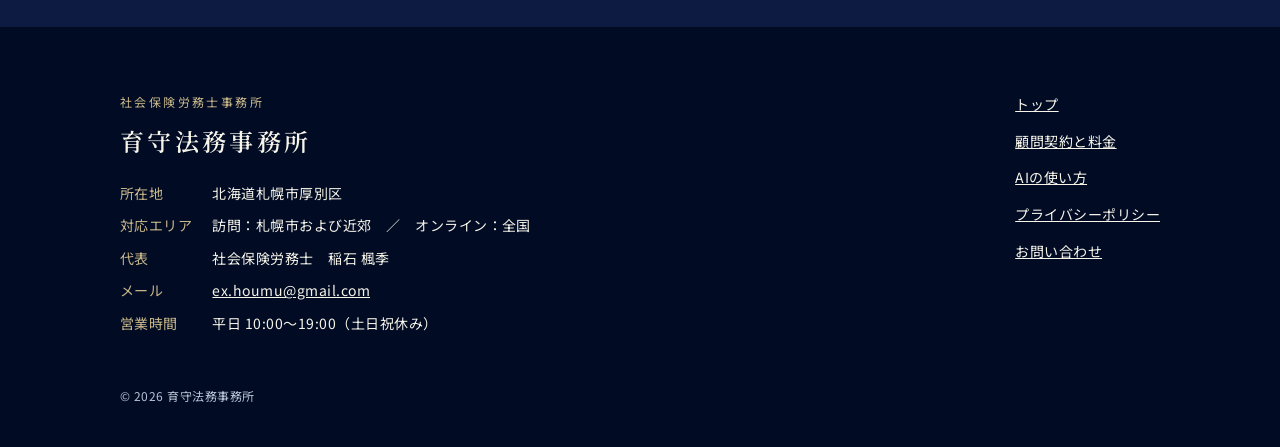
==== commit 2a552ca2: "トップの見出しまわりをすっきり（ボタン・リンクを外す）、離職コストの入口をお悩み欄の下へ Co-Authored-By: Claude Opus 5.5 <noreply@anthropic.com>" ====
--- a/index.html
+++ b/index.html
@@ -44,13 +44,6 @@
         <p class="eyebrow" style="margin: 0">会社が育つ、会社を守る。</p>
         <h1 class="serif" style="margin: 0; font-weight: 600; font-size: 46px; line-height: 1.6; letter-spacing: 0.06em">日々の労務管理から、<br>会社の次の一手へ。</h1>
         <p class="lead">手続きや給与計算の代行だけでなく、人事労務の課題を見つけ、改善することに力を入れている社会保険労務士事務所です。</p>
-        <div style="display: flex; gap: 14px; flex-wrap: wrap">
-          <a class="btn line" href="price.html">顧問契約と料金</a>
-          <a class="btn line" href="https://docs.google.com/forms/d/e/1FAIpQLSfvN-a86iv_raDTc4XyR5IH_K8_LavKqXG-lcxIQ2-PPBE6tA/viewform" target="_blank" rel="noopener">資料請求（PDF）</a>
-        </div>
-        <a href="check.html" style="font-size: 15px; text-underline-offset: 4px"><span style="color: #7A6230; font-weight: 700">30秒</span>で、<span style="color: #7A6230; font-weight: 700">労務管理の状況</span>と使えそうな<span style="color: #7A6230; font-weight: 700">助成金</span>をチェック（<span style="color: #7A6230; font-weight: 700">無料</span>）→</a>
-        <a href="rishoku-cost.html" style="font-size: 15px; text-underline-offset: 4px">社員が<span style="color: #7A6230; font-weight: 700">1人辞めると、いくらかかる？</span>　離職コストの計算 →</a>
-        <p style="margin: 0; font-size: 13px; color: #355269; letter-spacing: 0.06em">訪問対応：札幌市および近郊　／　オンライン：全国</p>
       </div>
       <div style="display: flex; justify-content: center">
         <img src="img/ikusu-ex.png" alt="育守 Ex" width="1346" height="545" style="width: 100%; max-width: 420px; height: auto; display: block">
@@ -64,6 +57,7 @@
       <h2 class="h2">こんなお悩み、ありませんか。</h2>
       <ul style="list-style: none; margin: 32px 0 0; padding: 0; display: grid; grid-template-columns: repeat(auto-fit, minmax(min(380px, 100%), 1fr)); gap: 12px"><li style="display: flex; gap: 12px; align-items: baseline; padding: 14px 18px; background: #FCFBF5; border: 1px solid #D9D2BF; font-size: 16px; line-height: 1.7"><span style="color: #7A6230; flex: none">◆</span><span>採用しても定着しない。辞める理由も、よく分からない</span></li><li style="display: flex; gap: 12px; align-items: baseline; padding: 14px 18px; background: #FCFBF5; border: 1px solid #D9D2BF; font-size: 16px; line-height: 1.7"><span style="color: #7A6230; flex: none">◆</span><span>仕事や残業が、一部の人に偏っている</span></li><li style="display: flex; gap: 12px; align-items: baseline; padding: 14px 18px; background: #FCFBF5; border: 1px solid #D9D2BF; font-size: 16px; line-height: 1.7"><span style="color: #7A6230; flex: none">◆</span><span>従業員が育たない。生産性が上がらない</span></li><li style="display: flex; gap: 12px; align-items: baseline; padding: 14px 18px; background: #FCFBF5; border: 1px solid #D9D2BF; font-size: 16px; line-height: 1.7"><span style="color: #7A6230; flex: none">◆</span><span>心の不調で、休む人が出てしまった</span></li><li style="display: flex; gap: 12px; align-items: baseline; padding: 14px 18px; background: #FCFBF5; border: 1px solid #D9D2BF; font-size: 16px; line-height: 1.7"><span style="color: #7A6230; flex: none">◆</span><span>評価や昇給の基準を、うまく説明できない</span></li><li style="display: flex; gap: 12px; align-items: baseline; padding: 14px 18px; background: #FCFBF5; border: 1px solid #D9D2BF; font-size: 16px; line-height: 1.7"><span style="color: #7A6230; flex: none">◆</span><span>就業規則やルールを作っても、現場に浸透しない</span></li><li style="grid-column: 1 / -1; display: flex; gap: 12px; align-items: baseline; padding: 14px 18px; background: #FCFBF5; border: 1px solid #D9D2BF; font-size: 16px; line-height: 1.7"><span style="color: #7A6230; flex: none">◆</span><span>法律だけでなく、人事や組織のことも相談できる相手がほしい</span></li></ul>
       <p class="serif" style="margin: 28px 0 0; font-size: 19px; font-weight: 600; letter-spacing: 0.04em; line-height: 1.8">どれも、勤怠のデータと面談の内容から原因を見つけ、一つずつ改善していけます。</p>
+      <a href="rishoku-cost.html" style="display: inline-block; margin-top: 14px; font-size: 15px; text-underline-offset: 4px">社員が<span style="color: #7A6230; font-weight: 700">1人辞めると、いくらかかる？</span>　離職コストを計算してみる →</a>
     </div>
   </section>
 
